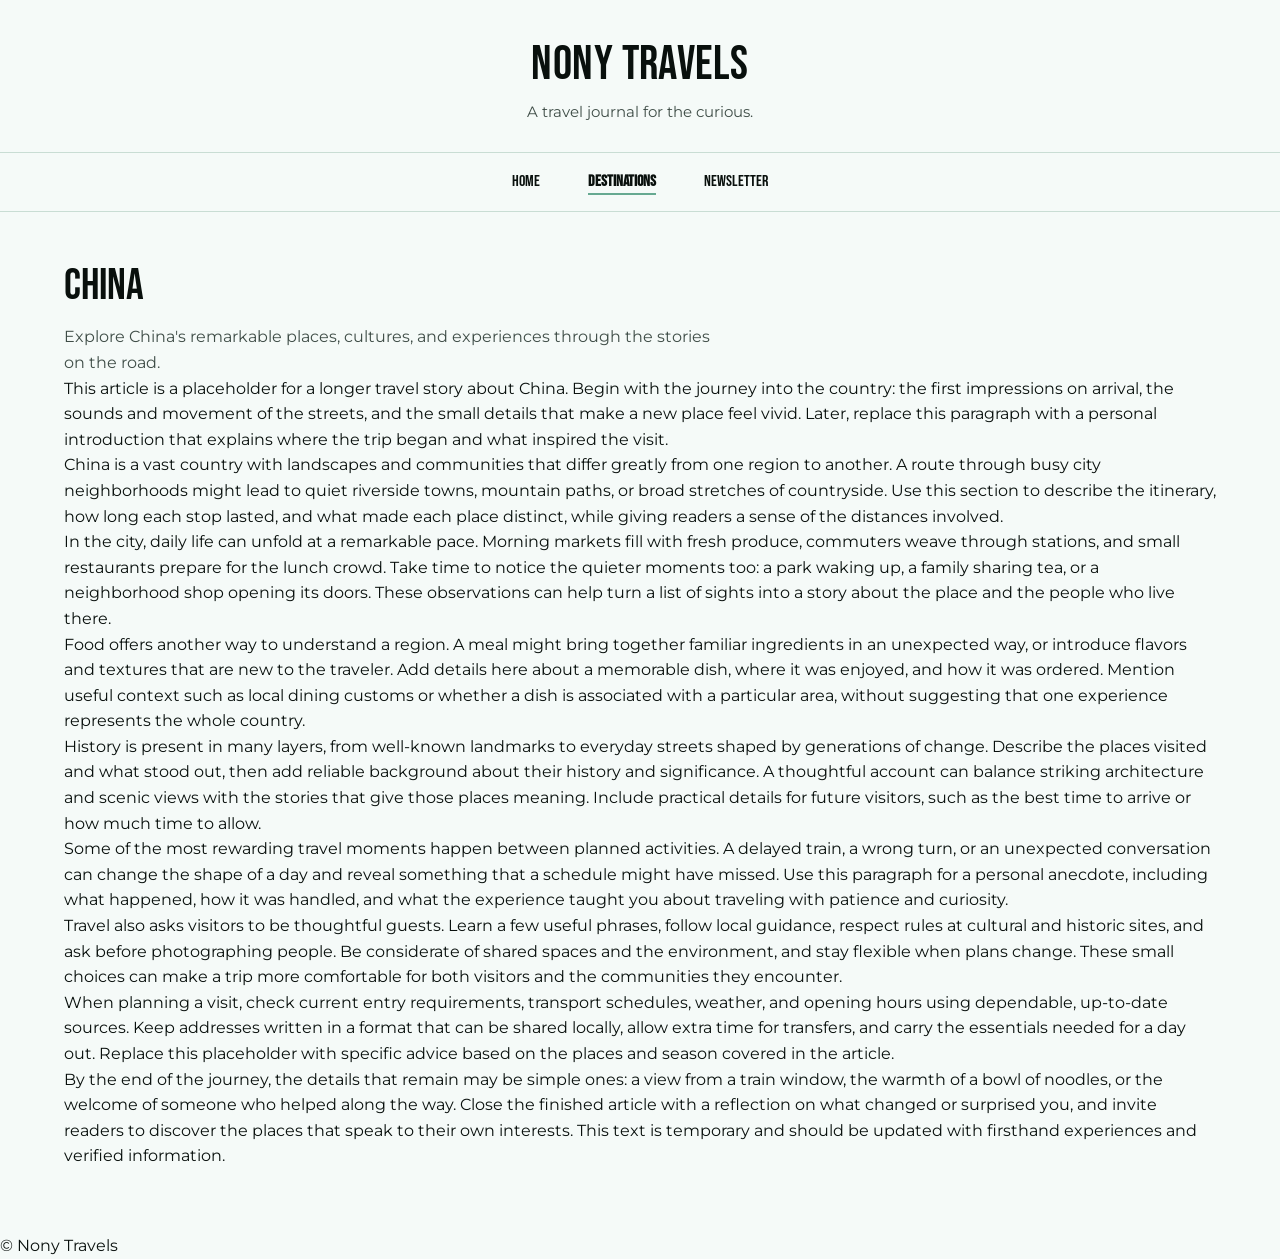
==== china.html @ 52095af7 "Add initial HTML structure and content for travel destinations" ====
<!DOCTYPE html>
<html lang="en">
<head>
    <meta charset="UTF-8">
    <meta name="viewport" content="width=device-width, initial-scale=1.0">
    	<title>China | Nony Travels</title>
    <link rel="stylesheet" href="travel.css">
    <script src="script.js" defer></script>
</head>
<body>


    <header class="site-header">
        <h1>Nony Travels</h1>
        <p class="tagline">A travel journal for the curious.</p>
    </header>

    <nav class="site-nav" aria-label="Main">
        <ul>
            <li><a href="index.html">Home</a></li>
            <li><a href="destinations.html" aria-current="page">Destinations</a></li>
            <li><a href="newsletter.html">Newsletter</a></li>
        </ul>
    </nav>

    <main>
        <section class="intro">
            <h2>China</h2>
            <p>Explore China's remarkable places, cultures, and experiences through the stories on the road.</p>
        </section>
        <section class="content">
            <p>This article is a placeholder for a longer travel story about China. Begin with the journey into the country: the first impressions on arrival, the sounds and movement of the streets, and the small details that make a new place feel vivid. Later, replace this paragraph with a personal introduction that explains where the trip began and what inspired the visit.</p>
            <p>China is a vast country with landscapes and communities that differ greatly from one region to another. A route through busy city neighborhoods might lead to quiet riverside towns, mountain paths, or broad stretches of countryside. Use this section to describe the itinerary, how long each stop lasted, and what made each place distinct, while giving readers a sense of the distances involved.</p>
            <p>In the city, daily life can unfold at a remarkable pace. Morning markets fill with fresh produce, commuters weave through stations, and small restaurants prepare for the lunch crowd. Take time to notice the quieter moments too: a park waking up, a family sharing tea, or a neighborhood shop opening its doors. These observations can help turn a list of sights into a story about the place and the people who live there.</p>
            <p>Food offers another way to understand a region. A meal might bring together familiar ingredients in an unexpected way, or introduce flavors and textures that are new to the traveler. Add details here about a memorable dish, where it was enjoyed, and how it was ordered. Mention useful context such as local dining customs or whether a dish is associated with a particular area, without suggesting that one experience represents the whole country.</p>
            <p>History is present in many layers, from well-known landmarks to everyday streets shaped by generations of change. Describe the places visited and what stood out, then add reliable background about their history and significance. A thoughtful account can balance striking architecture and scenic views with the stories that give those places meaning. Include practical details for future visitors, such as the best time to arrive or how much time to allow.</p>
            <p>Some of the most rewarding travel moments happen between planned activities. A delayed train, a wrong turn, or an unexpected conversation can change the shape of a day and reveal something that a schedule might have missed. Use this paragraph for a personal anecdote, including what happened, how it was handled, and what the experience taught you about traveling with patience and curiosity.</p>
            <p>Travel also asks visitors to be thoughtful guests. Learn a few useful phrases, follow local guidance, respect rules at cultural and historic sites, and ask before photographing people. Be considerate of shared spaces and the environment, and stay flexible when plans change. These small choices can make a trip more comfortable for both visitors and the communities they encounter.</p>
            <p>When planning a visit, check current entry requirements, transport schedules, weather, and opening hours using dependable, up-to-date sources. Keep addresses written in a format that can be shared locally, allow extra time for transfers, and carry the essentials needed for a day out. Replace this placeholder with specific advice based on the places and season covered in the article.</p>
            <p>By the end of the journey, the details that remain may be simple ones: a view from a train window, the warmth of a bowl of noodles, or the welcome of someone who helped along the way. Close the finished article with a reflection on what changed or surprised you, and invite readers to discover the places that speak to their own interests. This text is temporary and should be updated with firsthand experiences and verified information.</p>
        </section>
    </main>

	<footer>
		<p>&copy; Nony Travels</p>
	</footer>
</body>
</html>
---- travel.css ----
@import url("https://fonts.googleapis.com/css2?family=Bebas+Neue&family=Montserrat:wght@400;500;600&display=swap");

/* Theme colors */
:root {
	--color-text: #09100d;
	--color-background: #f5faf8;
	--color-primary: #66a991;
	--color-secondary: #95dabe;
	--color-accent: #bcb68a;

	
	--color-muted: #3f4d47;          
	--color-line: #c9ddd4;           
	--color-placeholder: #dcebe5;    
	--color-footer: #e8f2ee;

	--font-serif: "Bebas Neue", sans-serif;
	--font-sans: "Bebas Neue", sans-serif;
	--font-mono: ui-monospace, "SF Mono", Menlo, Consolas, monospace;

	--page-width: 1200px;
	--gutter: 1.5rem;
}

/* Base */
*,
*::before,
*::after {
	box-sizing: border-box;
}

body {
	display: flex;
	flex-direction: column;
	min-height: 100vh;
	margin: 0;
	font-family: var(--font-sans);
	font-size: 1rem;
	line-height: 1.6;
	color: var(--color-text);
	background-color: var(--color-background);
	animation: page-load 900ms ease-out both;
}

@keyframes page-load {
	from {
		filter: blur(12px);
		opacity: 0;
	}
	to {
		filter: blur(0);
		opacity: 1;
	}
}

@media (prefers-reduced-motion: reduce) {
	body {
		animation: none;
	}
}

h1,
h2,
h3 {
	font-family: var(--font-serif);
	font-weight: 400;
	line-height: 1.2;
	margin: 0;
}

h1 a,
h2 a,
h3 a {
	text-decoration: none;
	transition: font-size 0.15s ease;
}

h1 a:hover,
h2 a:hover,
h3 a:hover {
	font-size: 1.05em;
}

p {
	margin: 0;
	font-family: "Montserrat", sans-serif;
}

a {
	color: inherit;
}

a:focus-visible {
	outline: 3px solid var(--color-primary);
	outline-offset: 3px;
	border-radius: 2px;
}

ul {
	list-style: none;
	margin: 0;
	padding: 0;
}

/* Small reusable pieces */
.label {
	font-family: var(--font-mono);
	font-size: 0.75rem;
	text-transform: uppercase;
	letter-spacing: 0.06em;
	color: var(--color-muted);
}

.meta {
	font-size: 0.8125rem;
	color: var(--color-muted);
}

.button {
	display: inline-block;
	padding: 0.5rem 1.1rem;
	border: 1px solid var(--color-text);
	border-radius: 999px;
	text-decoration: none;
	font-size: 0.9375rem;
	background: transparent;
	transition: background-color 0.15s ease;
}

.button:hover {
	background-color: var(--color-secondary);
}

/* Header */
.site-header {
	padding: 2.25rem var(--gutter) 1.75rem;
	text-align: center;
	background-color: var(--color-background);
}

.site-header h1 {
	font-size: clamp(2rem, 5vw, 3rem);
	letter-spacing: 0.01em;
}

.tagline {
	margin-top: 0.4rem;
	font-size: 0.9375rem;
	color: var(--color-muted);
}

/* Navigation */
.site-nav {
	border-top: 1px solid var(--color-line);
	border-bottom: 1px solid var(--color-line);
	background-color: var(--color-background);
}

.site-nav ul {
	display: flex;
	justify-content: center;
	flex-wrap: wrap;
	gap: 0.5rem 3rem;
	padding: 1rem var(--gutter);
}

.site-nav a {
	text-decoration: none;
	font-size: 1rem;
	padding-bottom: 2px;
	border-bottom: 2px solid transparent;
}

.site-nav a:hover {
	border-bottom-color: var(--color-accent);
}

.site-nav a[aria-current="page"] {
	font-weight: 600;
	border-bottom-color: var(--color-primary);
}

/* Newsletter button in the nav (styled to match the links) */
.site-nav .newsletter-trigger {
	/* reset button defaults */
	appearance: none;
	background: none;
	border: 0;
	margin: 0;
	cursor: pointer;

	/* match the links */
	font: inherit;
	font-size: 1rem;
	line-height: inherit;
	color: inherit;
	padding: 0 0 2px;
	border-bottom: 2px solid transparent;
}

.site-nav .newsletter-trigger:hover {
	border-bottom-color: var(--color-accent);
}

.site-nav .newsletter-trigger:focus-visible,
.footer-nav .newsletter-trigger:focus-visible {
	outline: 3px solid var(--color-primary);
	outline-offset: 3px;
	border-radius: 2px;
}

/* Main layout */
main {
	flex: 1;
	max-width: var(--page-width);
	margin: 0 auto;
	padding: 3rem var(--gutter) 4rem;
}

.intro h2 {
	font-size: clamp(2rem, 4.5vw, 2.75rem);
}

.intro p {
	margin-top: 0.75rem;
	color: var(--color-muted);
	max-width: 60ch;
}

/* Image placeholders */
.placeholder {
	display: flex;
	align-items: center;
	justify-content: center;
	background-color: var(--color-placeholder);
	border: 1px solid var(--color-line);
	font-family: var(--font-mono);
	font-size: 0.75rem;
	text-transform: uppercase;
	letter-spacing: 0.06em;
	color: var(--color-muted);
}

.placeholder-featured {
	aspect-ratio: 672 / 320;
	min-height: 220px;
}

.placeholder-article {
	aspect-ratio: 584 / 184;
	min-height: 140px;
	margin-bottom: 1rem;
}

/* Featured story */
.featured {
	display: grid;
	grid-template-columns: 1.27fr 1fr;
	gap: 2.5rem;
	align-items: center;
	margin-top: 2.5rem;
}

.featured-text .label {
	margin-bottom: 1rem;
}

.featured-text h3 {
	font-size: 1.75rem;
	margin-bottom: 1rem;
}

.featured-text .meta {
	margin: 1rem 0 1.25rem;
}

/* Latest from the journal */
.latest {
	margin-top: 4rem;
}

.section-heading {
	display: flex;
	justify-content: space-between;
	align-items: baseline;
	gap: 1rem;
	margin-bottom: 1.75rem;
}

.section-heading h2 {
	font-size: 1.75rem;
}

.all-posts {
	font-size: 0.875rem;
	font-weight: 600;
	text-decoration: none;
	border-bottom: 2px solid var(--color-accent);
}

.all-posts:hover {
	border-bottom-color: var(--color-primary);
}

.post-grid {
	display: grid;
	grid-template-columns: repeat(2, 1fr);
	gap: 2.5rem 2rem;
}

.post .label {
	margin-bottom: 0.5rem;
}

.post h3 {
	font-size: 1.5rem;
	margin-bottom: 0.75rem;
}

.post .meta {
	margin: 0.75rem 0;
}

.read-link {
	font-size: 0.9375rem;
	font-weight: 600;
	text-decoration: none;
}

.read-link:hover {
	text-decoration: underline;
	text-decoration-color: var(--color-primary);
	text-decoration-thickness: 2px;
	text-underline-offset: 4px;
}

.view-all {
	margin-top: 3rem;
	text-align: center;
}

/* Footer */
.site-footer {
	background-color: var(--color-footer);
	border-top: 1px solid var(--color-line);
}

.footer-inner {
	max-width: var(--page-width);
	margin: 0 auto;
	padding: 2.5rem var(--gutter) 2rem;
	display: grid;
	grid-template-columns: 1fr auto;
	grid-template-areas:
		"brand nav"
		"copy  legal";
	gap: 2rem 3rem;
	align-items: end;
}

.footer-brand {
	grid-area: brand;
}

.footer-name {
	font-family: var(--font-serif);
	font-size: 1.5rem;
	margin-bottom: 0.5rem;
}

.footer-brand p:last-child {
	color: var(--color-muted);
	font-size: 0.9375rem;
}

.footer-nav {
	grid-area: nav;
}

.footer-nav .label {
	margin-bottom: 0.5rem;
}

.footer-nav ul,
.legal {
	display: flex;
	flex-wrap: wrap;
	gap: 0.25rem 1.25rem;
}

.footer-nav a {
	text-decoration: none;
	font-size: 0.9375rem;
}

.footer-nav a:hover,
.legal a:hover,
.copyright a:hover {
	text-decoration: underline;
}

/* Newsletter button in the footer (styled to match the footer links) */
.footer-nav .newsletter-trigger {
	appearance: none;
	background: none;
	border: 0;
	margin: 0;
	padding: 0;
	cursor: pointer;
	font: inherit;
	font-size: 0.9375rem;
	line-height: inherit;
	color: inherit;
	text-decoration: none;
}

.footer-nav .newsletter-trigger:hover {
	text-decoration: underline;
}

.copyright {
	grid-area: copy;
	font-size: 0.8125rem;
	color: var(--color-muted);
}

.legal {
	grid-area: legal;
	justify-content: flex-end;
	font-size: 0.8125rem;
	color: var(--color-muted);
}

.legal a {
	text-decoration: none;
}

/* Tablet and mobile */
@media (max-width: 800px) {
	.featured {
		grid-template-columns: 1fr;
		gap: 1.5rem;
	}

	.post-grid {
		grid-template-columns: 1fr;
	}

	.footer-inner {
		grid-template-columns: 1fr;
		grid-template-areas:
			"brand"
			"nav"
			"copy"
			"legal";
		align-items: start;
	}

	.legal {
		justify-content: flex-start;
	}
}

/* Newsletter dialog */
dialog {
	width: min(90vw, 30rem);
	max-height: 90vh;
	overflow-y: auto;
	padding: 1.5rem;
	border: 1px solid var(--color-line);
	border-radius: 12px;
	background-color: var(--color-background);
	color: var(--color-text);
}

dialog::backdrop {
	background: rgba(9, 16, 13, 0.55);
}

dialog form {
	display: flex;
	flex-direction: column;
	gap: 1.1rem;
}

dialog form[method="dialog"] {
	align-items: flex-end;
	margin-bottom: 0.5rem;
}

.dialog-title {
	font-size: 1.75rem;
}

.form-note {
	margin-top: -0.6rem;
	font-size: 0.8125rem;
	color: var(--color-muted);
}

/* Form fields */
.field {
	display: flex;
	flex-direction: column;
	gap: 0.35rem;
}

.field > label,
fieldset legend {
	padding: 0;
	font-family: "Montserrat", sans-serif;
	font-size: 0.875rem;
	font-weight: 600;
}

fieldset {
	min-width: 0;
	margin: 0;
	padding: 0;
	border: 0;
}

fieldset legend {
	margin-bottom: 0.4rem;
}

dialog input[type="text"],
dialog input[type="email"] {
	padding: 0.6rem 0.9rem;
	border: 1px solid var(--color-text);
	border-radius: 999px;
	font: inherit;
	font-family: "Montserrat", sans-serif;
	font-size: 0.9375rem;
	background: #fff;
}

dialog input[aria-invalid="true"] {
	border-color: #a12b2b;
}

.choice-group {
	display: flex;
	flex-wrap: wrap;
	gap: 0.5rem 1.25rem;
}

.choice {
	display: inline-flex;
	align-items: center;
	gap: 0.5rem;
	font-family: "Montserrat", sans-serif;
	font-size: 0.9rem;
	cursor: pointer;
}

.choice input {
	width: 1.1rem;
	height: 1.1rem;
	margin: 0;
	accent-color: var(--color-primary);
	cursor: pointer;
}

.consent {
	align-items: flex-start;
	line-height: 1.4;
}

.consent input {
	flex-shrink: 0;
	margin-top: 0.15rem;
}

dialog input:focus-visible,
dialog button:focus-visible {
	outline: 3px solid var(--color-primary);
	outline-offset: 3px;
}

dialog button {
	padding: 0.5rem 1.1rem;
	border: 1px solid var(--color-text);
	border-radius: 999px;
	font: inherit;
	font-size: 0.9375rem;
	color: inherit;
	background: transparent;
	cursor: pointer;
	transition: background-color 0.15s ease;
}

dialog button:hover:not(:disabled) {
	background-color: var(--color-secondary);
}

dialog button:disabled {
	opacity: 0.6;
	cursor: wait;
}

/* Messages */
.field-error {
	font-family: "Montserrat", sans-serif;
	font-size: 0.8125rem;
	color: #a12b2b;
}

.field-error:empty {
	display: none;
}

.form-status {
	min-height: 1.4em;
	font-size: 0.875rem;
}

.form-status[data-state="success"] {
	color: #1f6b4c;
}

.form-status[data-state="error"] {
	color: #a12b2b;
}
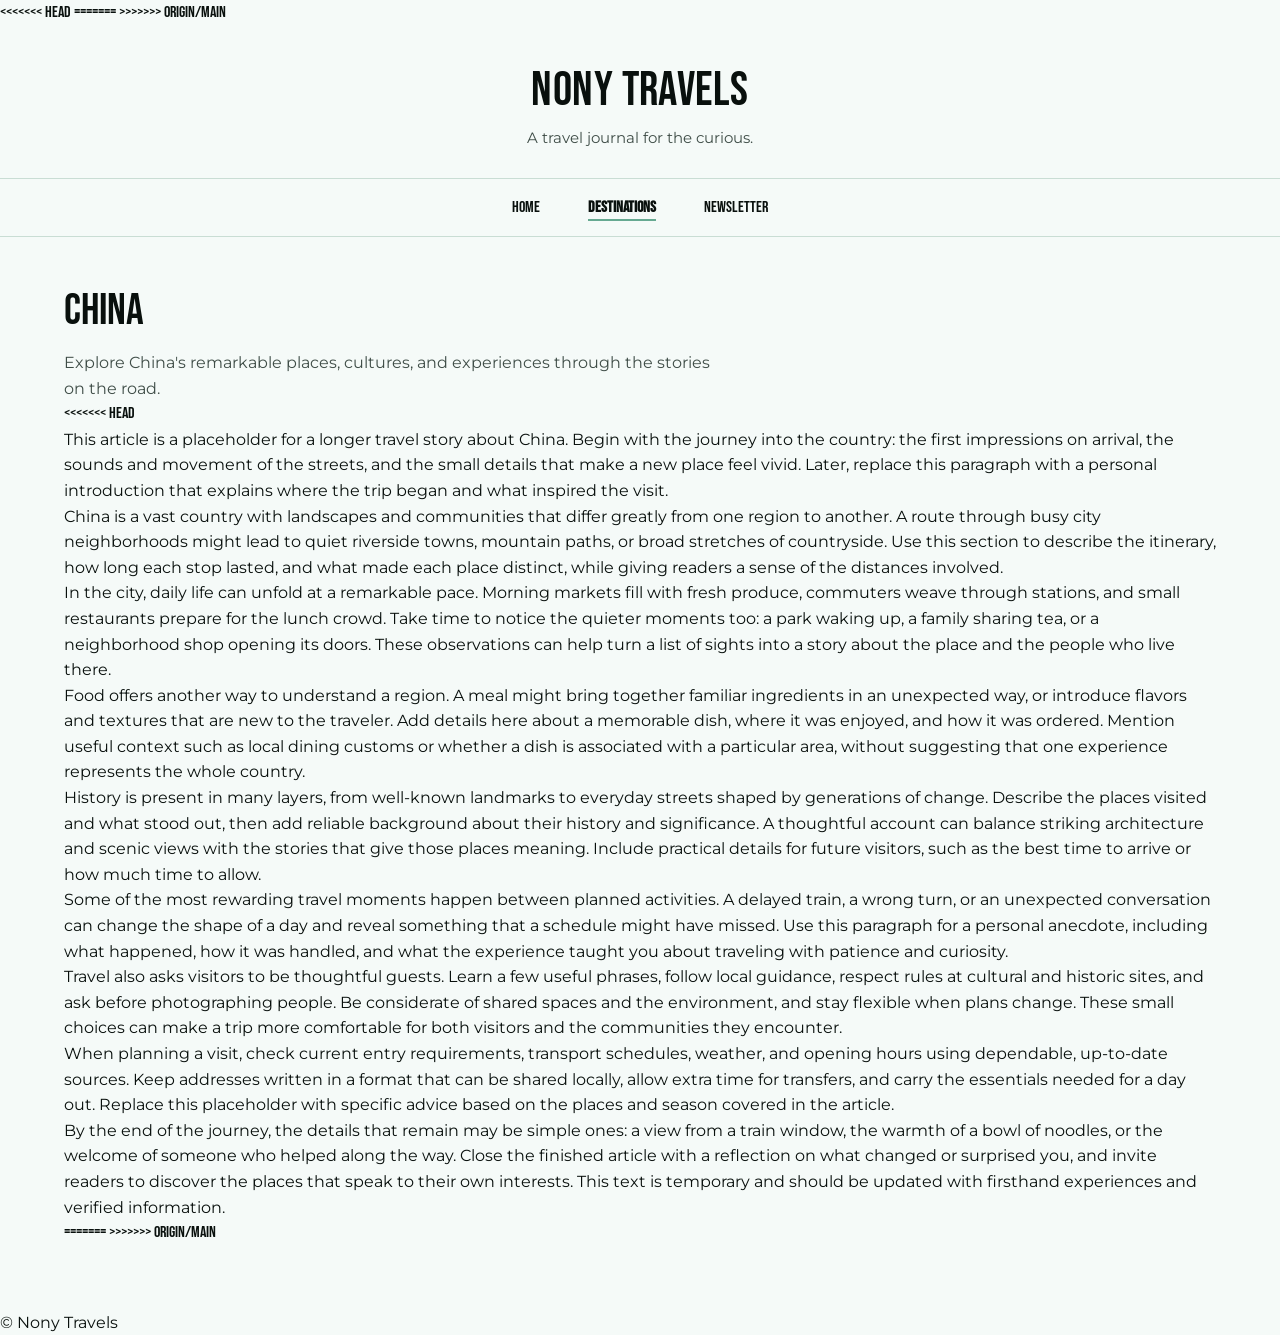
==== commit c8e26931: "Merge remote-tracking branch 'origin/main'" ====
--- a/china.html
+++ b/china.html
@@ -5,7 +5,10 @@
     <meta name="viewport" content="width=device-width, initial-scale=1.0">
     	<title>China | Nony Travels</title>
     <link rel="stylesheet" href="travel.css">
+<<<<<<< HEAD
     <script src="script.js" defer></script>
+=======
+>>>>>>> origin/main
 </head>
 <body>
 
@@ -28,6 +31,7 @@
             <h2>China</h2>
             <p>Explore China's remarkable places, cultures, and experiences through the stories on the road.</p>
         </section>
+<<<<<<< HEAD
         <section class="content">
             <p>This article is a placeholder for a longer travel story about China. Begin with the journey into the country: the first impressions on arrival, the sounds and movement of the streets, and the small details that make a new place feel vivid. Later, replace this paragraph with a personal introduction that explains where the trip began and what inspired the visit.</p>
             <p>China is a vast country with landscapes and communities that differ greatly from one region to another. A route through busy city neighborhoods might lead to quiet riverside towns, mountain paths, or broad stretches of countryside. Use this section to describe the itinerary, how long each stop lasted, and what made each place distinct, while giving readers a sense of the distances involved.</p>
@@ -39,6 +43,8 @@
             <p>When planning a visit, check current entry requirements, transport schedules, weather, and opening hours using dependable, up-to-date sources. Keep addresses written in a format that can be shared locally, allow extra time for transfers, and carry the essentials needed for a day out. Replace this placeholder with specific advice based on the places and season covered in the article.</p>
             <p>By the end of the journey, the details that remain may be simple ones: a view from a train window, the warmth of a bowl of noodles, or the welcome of someone who helped along the way. Close the finished article with a reflection on what changed or surprised you, and invite readers to discover the places that speak to their own interests. This text is temporary and should be updated with firsthand experiences and verified information.</p>
         </section>
+=======
+>>>>>>> origin/main
     </main>
 
 	<footer>
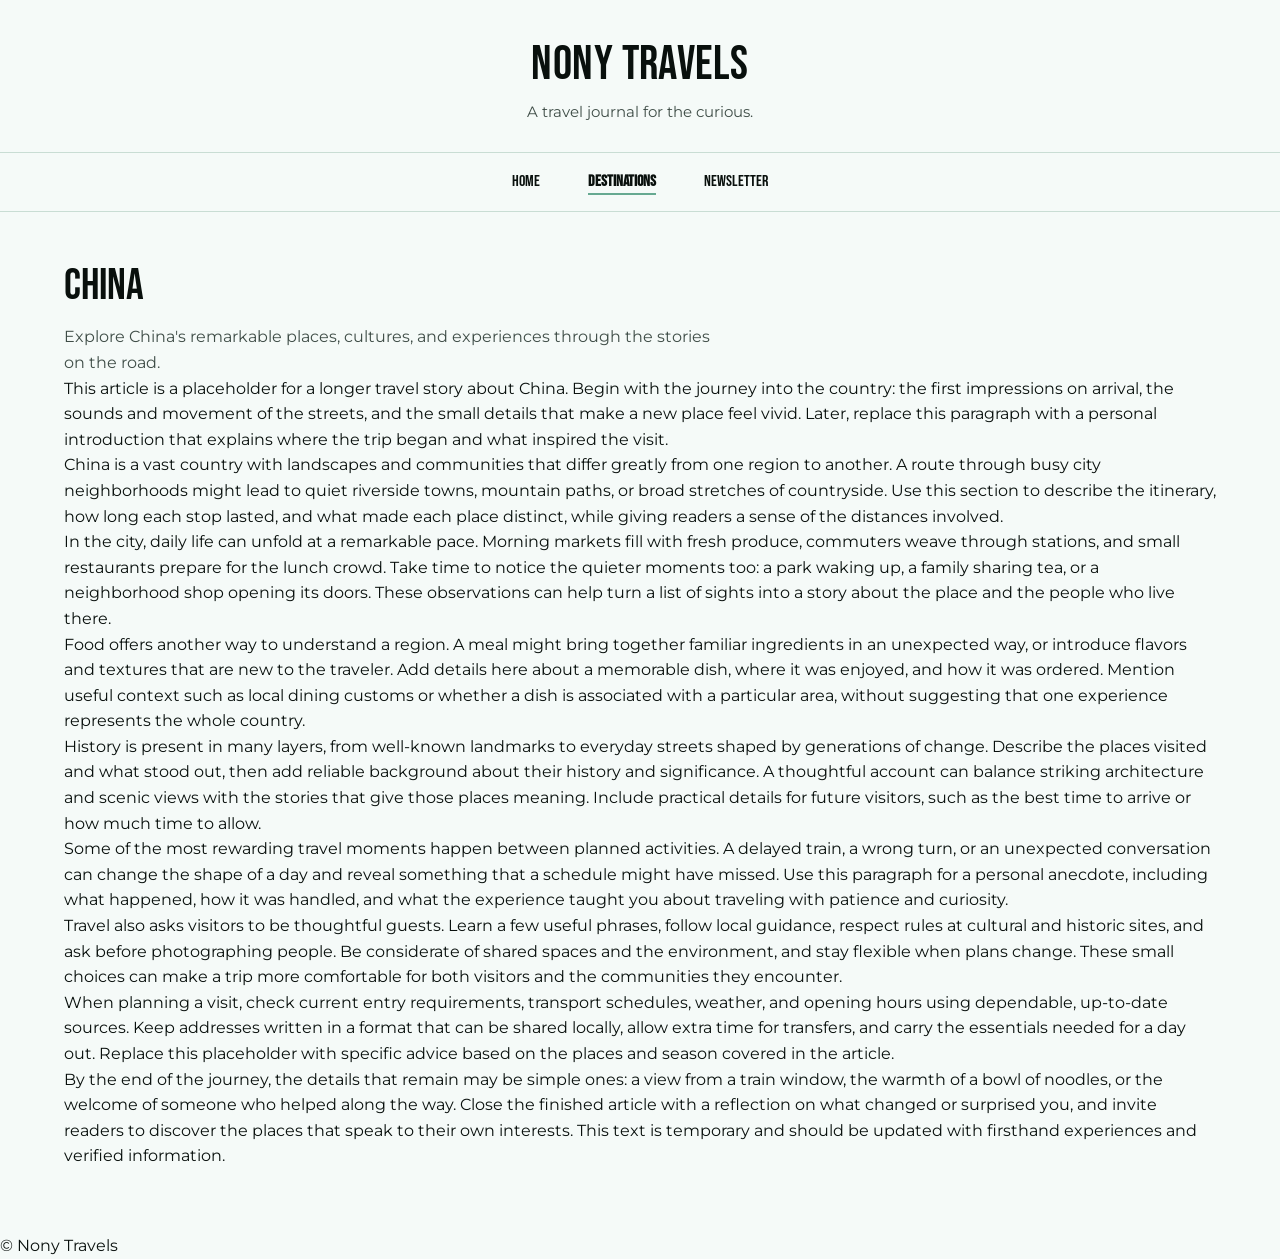
==== commit a29f168e: "Remove merge conflict markers and clean up placeholder content in China page" ====
--- a/china.html
+++ b/china.html
@@ -5,10 +5,9 @@
     <meta name="viewport" content="width=device-width, initial-scale=1.0">
     	<title>China | Nony Travels</title>
     <link rel="stylesheet" href="travel.css">
-<<<<<<< HEAD
     <script src="script.js" defer></script>
-=======
->>>>>>> origin/main
+
+
 </head>
 <body>
 
@@ -31,7 +30,6 @@
             <h2>China</h2>
             <p>Explore China's remarkable places, cultures, and experiences through the stories on the road.</p>
         </section>
-<<<<<<< HEAD
         <section class="content">
             <p>This article is a placeholder for a longer travel story about China. Begin with the journey into the country: the first impressions on arrival, the sounds and movement of the streets, and the small details that make a new place feel vivid. Later, replace this paragraph with a personal introduction that explains where the trip began and what inspired the visit.</p>
             <p>China is a vast country with landscapes and communities that differ greatly from one region to another. A route through busy city neighborhoods might lead to quiet riverside towns, mountain paths, or broad stretches of countryside. Use this section to describe the itinerary, how long each stop lasted, and what made each place distinct, while giving readers a sense of the distances involved.</p>
@@ -43,8 +41,7 @@
             <p>When planning a visit, check current entry requirements, transport schedules, weather, and opening hours using dependable, up-to-date sources. Keep addresses written in a format that can be shared locally, allow extra time for transfers, and carry the essentials needed for a day out. Replace this placeholder with specific advice based on the places and season covered in the article.</p>
             <p>By the end of the journey, the details that remain may be simple ones: a view from a train window, the warmth of a bowl of noodles, or the welcome of someone who helped along the way. Close the finished article with a reflection on what changed or surprised you, and invite readers to discover the places that speak to their own interests. This text is temporary and should be updated with firsthand experiences and verified information.</p>
         </section>
-=======
->>>>>>> origin/main
+
     </main>
 
 	<footer>
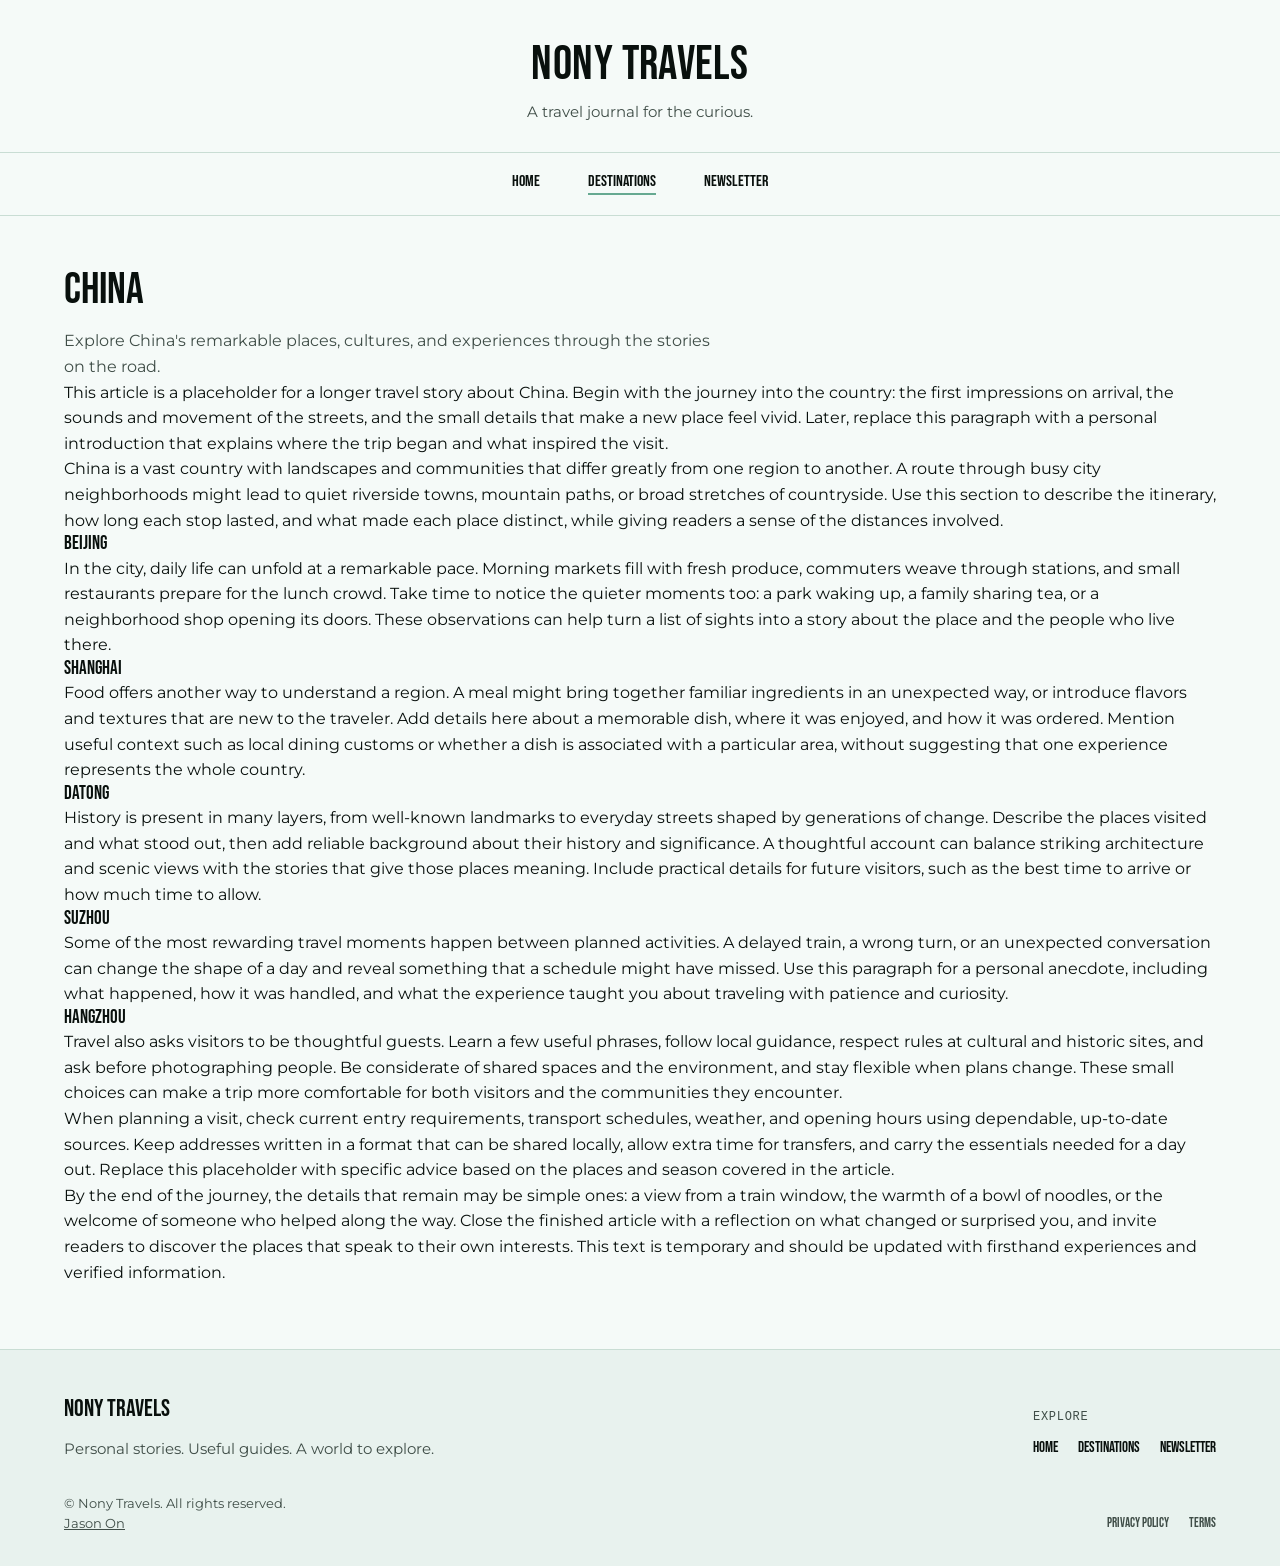
==== commit d3877078: "Implement newsletter signup modal and update footer across multiple pages" ====
--- a/china.html
+++ b/china.html
@@ -21,7 +21,9 @@
         <ul>
             <li><a href="index.html">Home</a></li>
             <li><a href="destinations.html" aria-current="page">Destinations</a></li>
-            <li><a href="newsletter.html">Newsletter</a></li>
+            <li>
+                <button type="button" class="newsletter-trigger" data-open-dialog="newsletter-modal">Newsletter</button>
+            </li>
         </ul>
     </nav>
 
@@ -33,10 +35,15 @@
         <section class="content">
             <p>This article is a placeholder for a longer travel story about China. Begin with the journey into the country: the first impressions on arrival, the sounds and movement of the streets, and the small details that make a new place feel vivid. Later, replace this paragraph with a personal introduction that explains where the trip began and what inspired the visit.</p>
             <p>China is a vast country with landscapes and communities that differ greatly from one region to another. A route through busy city neighborhoods might lead to quiet riverside towns, mountain paths, or broad stretches of countryside. Use this section to describe the itinerary, how long each stop lasted, and what made each place distinct, while giving readers a sense of the distances involved.</p>
+            <h3>Beijing</h3>
             <p>In the city, daily life can unfold at a remarkable pace. Morning markets fill with fresh produce, commuters weave through stations, and small restaurants prepare for the lunch crowd. Take time to notice the quieter moments too: a park waking up, a family sharing tea, or a neighborhood shop opening its doors. These observations can help turn a list of sights into a story about the place and the people who live there.</p>
+            <h3>Shanghai</h3>
             <p>Food offers another way to understand a region. A meal might bring together familiar ingredients in an unexpected way, or introduce flavors and textures that are new to the traveler. Add details here about a memorable dish, where it was enjoyed, and how it was ordered. Mention useful context such as local dining customs or whether a dish is associated with a particular area, without suggesting that one experience represents the whole country.</p>
+            <h3>Datong</h3>
             <p>History is present in many layers, from well-known landmarks to everyday streets shaped by generations of change. Describe the places visited and what stood out, then add reliable background about their history and significance. A thoughtful account can balance striking architecture and scenic views with the stories that give those places meaning. Include practical details for future visitors, such as the best time to arrive or how much time to allow.</p>
+            <h3>Suzhou</h3>
             <p>Some of the most rewarding travel moments happen between planned activities. A delayed train, a wrong turn, or an unexpected conversation can change the shape of a day and reveal something that a schedule might have missed. Use this paragraph for a personal anecdote, including what happened, how it was handled, and what the experience taught you about traveling with patience and curiosity.</p>
+            <h3>Hangzhou</h3>
             <p>Travel also asks visitors to be thoughtful guests. Learn a few useful phrases, follow local guidance, respect rules at cultural and historic sites, and ask before photographing people. Be considerate of shared spaces and the environment, and stay flexible when plans change. These small choices can make a trip more comfortable for both visitors and the communities they encounter.</p>
             <p>When planning a visit, check current entry requirements, transport schedules, weather, and opening hours using dependable, up-to-date sources. Keep addresses written in a format that can be shared locally, allow extra time for transfers, and carry the essentials needed for a day out. Replace this placeholder with specific advice based on the places and season covered in the article.</p>
             <p>By the end of the journey, the details that remain may be simple ones: a view from a train window, the warmth of a bowl of noodles, or the welcome of someone who helped along the way. Close the finished article with a reflection on what changed or surprised you, and invite readers to discover the places that speak to their own interests. This text is temporary and should be updated with firsthand experiences and verified information.</p>
@@ -44,8 +51,90 @@
 
     </main>
 
-	<footer>
-		<p>&copy; Nony Travels</p>
-	</footer>
+	  <footer class="site-footer">
+        <div class="footer-inner">
+            <div class="footer-brand">
+                <p class="footer-name">Nony Travels</p>
+                <p>Personal stories. Useful guides. A world to explore.</p>
+            </div>
+
+            <nav class="footer-nav" aria-label="Footer">
+                <p class="label">Explore</p>
+                <ul>
+                    <li><a href="index.html">Home</a></li>
+                    <li><a href="destinations.html">Destinations</a></li>
+                    <li>
+                        <button type="button" class="newsletter-trigger" data-open-dialog="newsletter-modal">Newsletter</button>
+                    </li>
+                </ul>
+            </nav>
+
+            <p class="copyright">&copy; Nony Travels. All rights reserved.<br>
+                <a href="https://www.instagram.com/anonymiti3/">Jason On</a>
+            </p>
+
+            <ul class="legal">
+                <li><a href="#">Privacy policy</a></li>
+                <li><a href="#">Terms</a></li>
+            </ul>
+        </div>
+    </footer>
+
+    <!-- Newsletter signup modal (one copy, opened by the nav and footer buttons) -->
+    <dialog id="newsletter-modal" aria-labelledby="newsletter-title">
+        <form method="dialog">
+            <button type="submit" aria-label="Close newsletter signup">Close</button>
+        </form>
+
+        <form action="#" method="post" data-newsletter-form novalidate>
+            <h2 class="dialog-title" id="newsletter-title">Get travel stories in your inbox</h2>
+            <p class="form-note">All fields are required.</p>
+
+            <div class="field">
+                <label for="newsletter-name">Full name</label>
+                <input id="newsletter-name" name="name" type="text" autocomplete="name" required aria-describedby="newsletter-name-error">
+                <p class="field-error" id="newsletter-name-error" data-error-for="name"></p>
+            </div>
+
+            <div class="field">
+                <label for="newsletter-email">Email address</label>
+                <input id="newsletter-email" name="email" type="email" autocomplete="email" required aria-describedby="newsletter-email-error">
+                <p class="field-error" id="newsletter-email-error" data-error-for="email"></p>
+            </div>
+
+            <fieldset aria-describedby="newsletter-interests-error">
+                <legend>Content preferences</legend>
+                <div class="choice-group">
+                    <label class="choice"><input type="checkbox" name="interests" value="destination-guides"> Destination guides</label>
+                    <label class="choice"><input type="checkbox" name="interests" value="travel-tips"> Travel tips</label>
+                    <label class="choice"><input type="checkbox" name="interests" value="food-culture"> Food &amp; culture</label>
+                    <label class="choice"><input type="checkbox" name="interests" value="budget-travel"> Budget travel</label>
+                    <label class="choice"><input type="checkbox" name="interests" value="adventure"> Adventure &amp; outdoors</label>
+                </div>
+                <p class="field-error" id="newsletter-interests-error" data-error-for="interests"></p>
+            </fieldset>
+
+            <fieldset aria-describedby="newsletter-frequency-error">
+                <legend>Email frequency</legend>
+                <div class="choice-group">
+                    <label class="choice"><input type="radio" name="frequency" value="weekly"> Weekly</label>
+                    <label class="choice"><input type="radio" name="frequency" value="biweekly"> Every two weeks</label>
+                    <label class="choice"><input type="radio" name="frequency" value="monthly"> Monthly</label>
+                </div>
+                <p class="field-error" id="newsletter-frequency-error" data-error-for="frequency"></p>
+            </fieldset>
+
+            <div class="field">
+                <label class="choice consent">
+                    <input type="checkbox" name="consent" value="yes" required aria-describedby="newsletter-consent-error">
+                    I agree to receive the travel newsletter by email and understand I can unsubscribe at any time.
+                </label>
+                <p class="field-error" id="newsletter-consent-error" data-error-for="consent"></p>
+            </div>
+
+            <button type="submit">Subscribe</button>
+            <p class="form-status" role="status" aria-live="polite"></p>
+        </form>
+    </dialog>
 </body>
 </html>
--- a/travel.css
+++ b/travel.css
@@ -176,7 +176,7 @@
 }
 
 .site-nav a[aria-current="page"] {
-	font-weight: 600;
+	font-weight: 400;
 	border-bottom-color: var(--color-primary);
 }
 
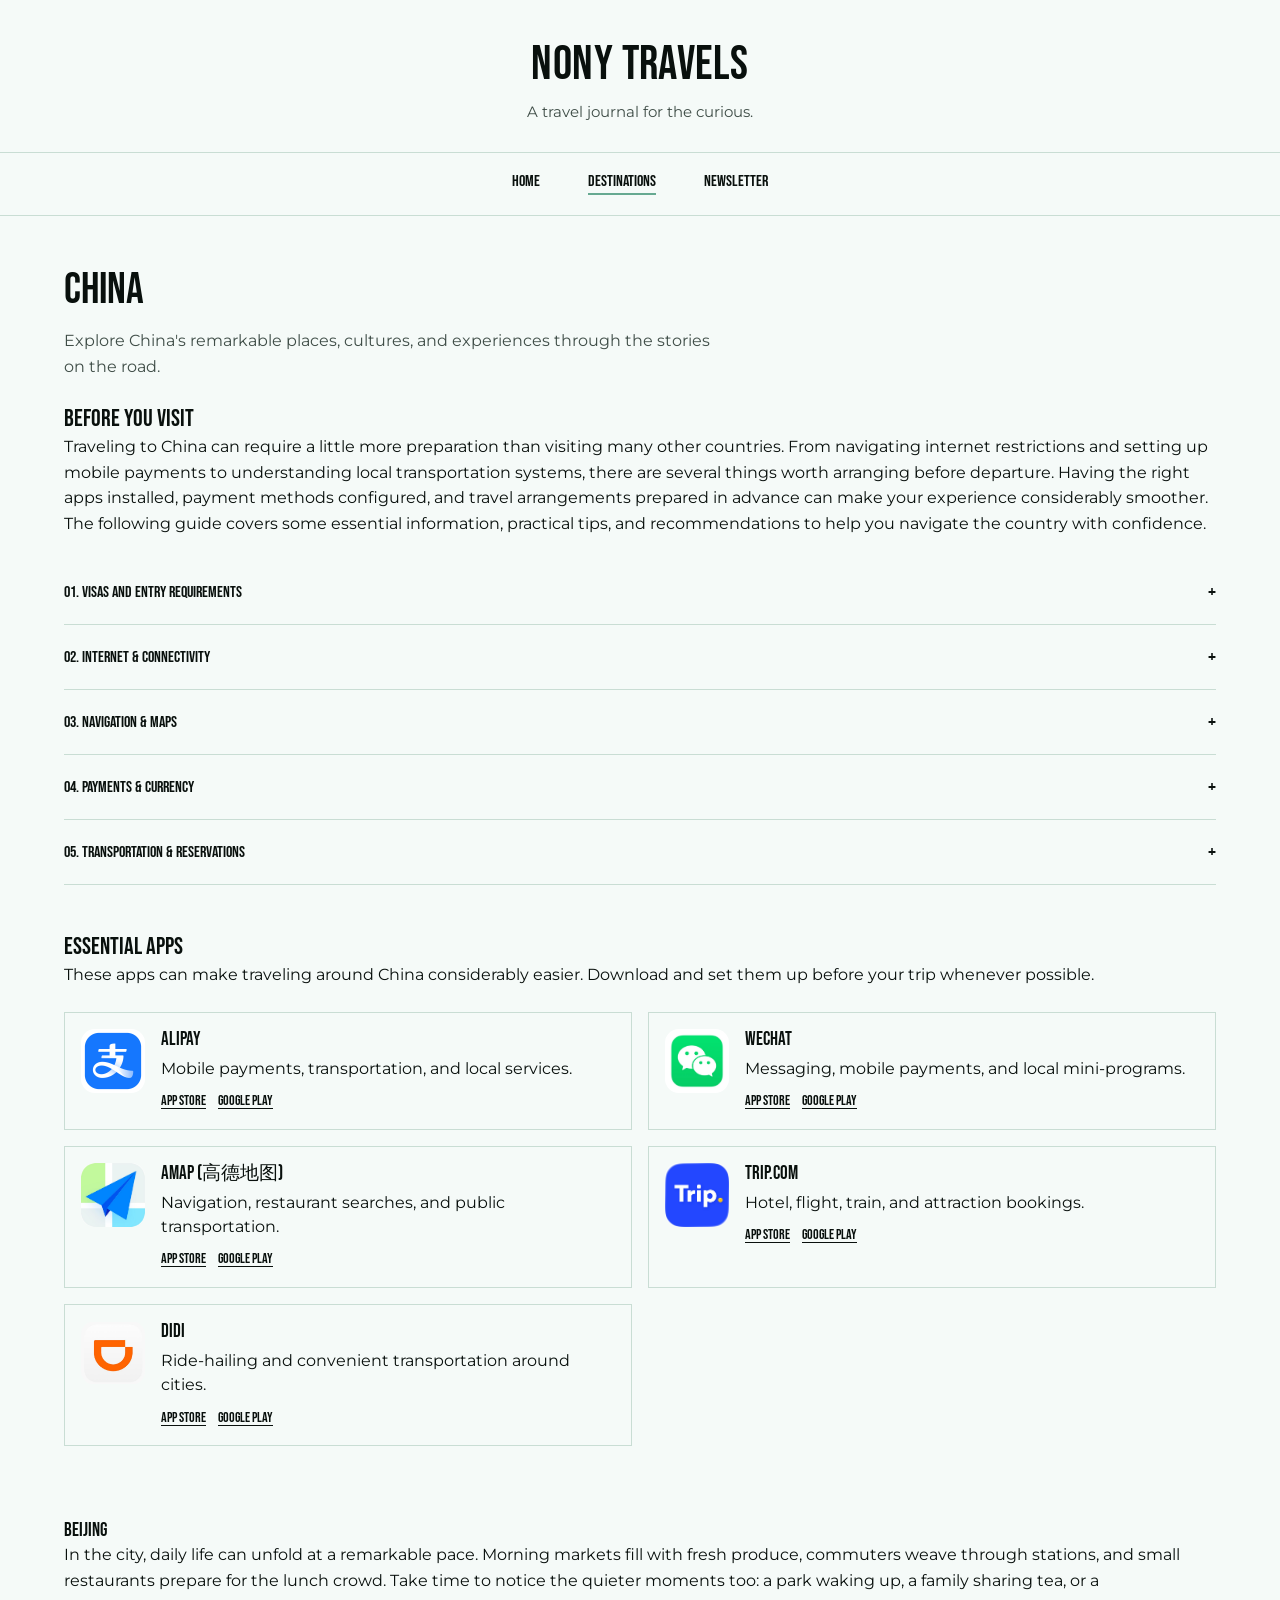
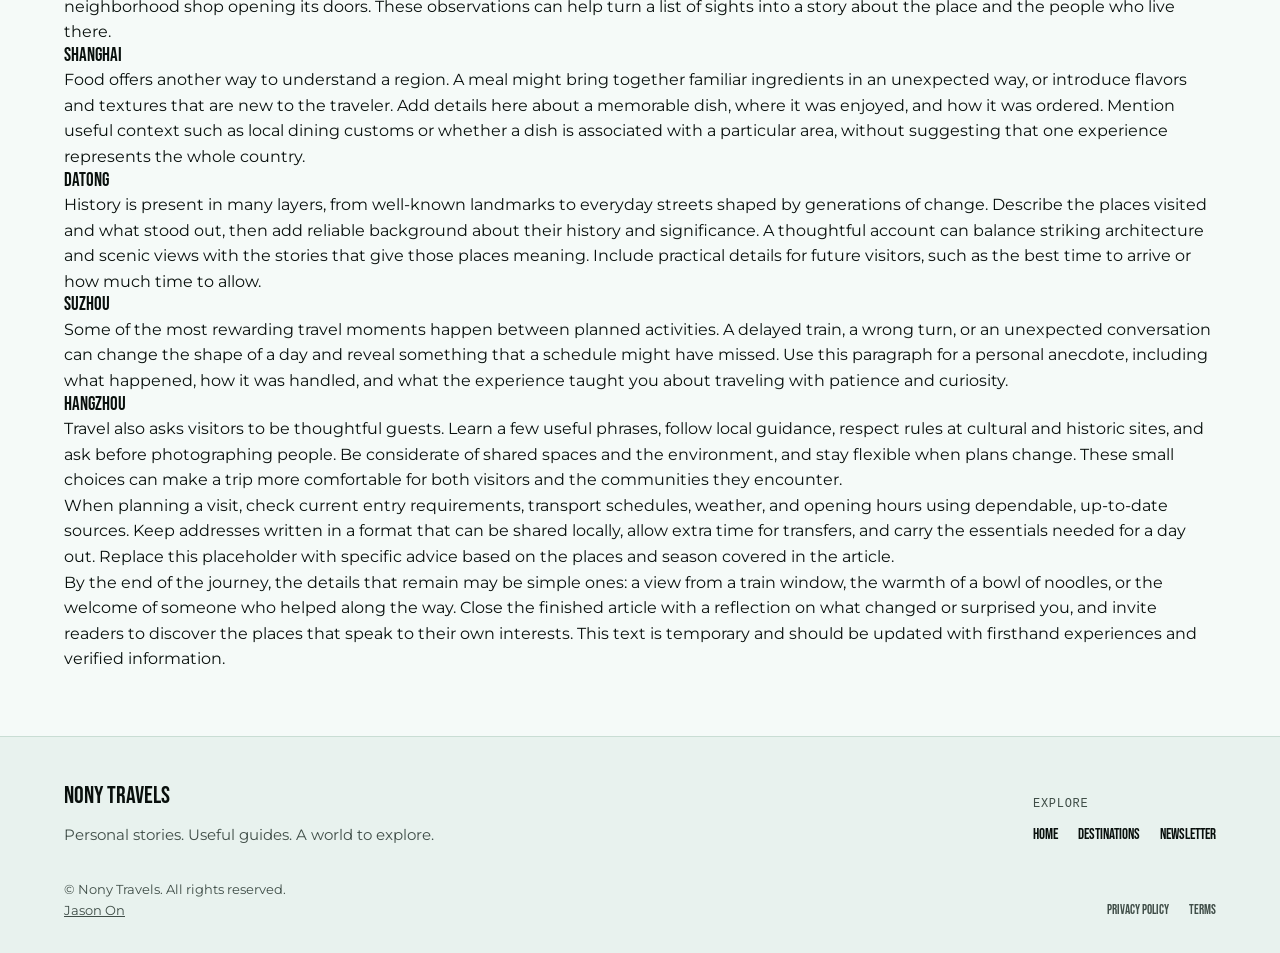
==== commit 003231dd: "Enhance China travel page with detailed preparation tips and essential apps section" ====
--- a/china.html
+++ b/china.html
@@ -3,14 +3,12 @@
 <head>
     <meta charset="UTF-8">
     <meta name="viewport" content="width=device-width, initial-scale=1.0">
-    	<title>China | Nony Travels</title>
+    <meta name="description" content="Discover China's remarkable places, cultures, and experiences with Nony Travels.">
+    <title>China | Nony Travels</title>
     <link rel="stylesheet" href="travel.css">
     <script src="script.js" defer></script>
-
-
 </head>
 <body>
-
 
     <header class="site-header">
         <h1>Nony Travels</h1>
@@ -31,10 +29,144 @@
         <section class="intro">
             <h2>China</h2>
             <p>Explore China's remarkable places, cultures, and experiences through the stories on the road.</p>
+
+            <br>
         </section>
-        <section class="content">
-            <p>This article is a placeholder for a longer travel story about China. Begin with the journey into the country: the first impressions on arrival, the sounds and movement of the streets, and the small details that make a new place feel vivid. Later, replace this paragraph with a personal introduction that explains where the trip began and what inspired the visit.</p>
-            <p>China is a vast country with landscapes and communities that differ greatly from one region to another. A route through busy city neighborhoods might lead to quiet riverside towns, mountain paths, or broad stretches of countryside. Use this section to describe the itinerary, how long each stop lasted, and what made each place distinct, while giving readers a sense of the distances involved.</p>
+        
+<section class="content">
+    <h2>Before You Visit</h2>
+    <p>Traveling to China can require a little more preparation than visiting many other countries. From navigating internet restrictions and setting up mobile payments to understanding local transportation systems, there are several things worth arranging before departure. Having the right apps installed, payment methods configured, and travel arrangements prepared in advance can make your experience considerably smoother. The following guide covers some essential information, practical tips, and recommendations to help you navigate the country with confidence.</p>
+
+
+    <div class="travel-accordion">
+
+        <details>
+            <summary>01. Visas and Entry Requirements</summary>
+            <div class="accordion-content">
+                <p>Before traveling to China, it is important to check the entry requirements applicable to your nationality. Depending on your passport, you may qualify for visa-free entry under China's current exemption policies, while other travelers may need to obtain a visa before departure. Visa-free arrangements can differ in terms of permitted length of stay, eligible travel purposes, and entry conditions, so be sure to verify the latest requirements through official Chinese government or embassy websites. If you are required to obtain a visa, allow sufficient time for the application process and ensure that your passport meets the necessary validity requirements. It is also advisable to keep copies of your accommodation reservations, return or onward travel details, and other relevant travel documents readily accessible when entering the country.</p>
+            </div>
+        </details>
+
+        <details>
+            <summary>02. Internet &amp; Connectivity</summary>
+            <div class="accordion-content">
+                <p>Staying connected in China requires a little planning, as internet access works differently from many other countries. Although hotels, airports, restaurants, and cafés commonly provide Wi-Fi, connecting to a local Chinese network generally means that certain international services and websites, including Google, YouTube, Instagram, and WhatsApp, may be inaccessible. One convenient alternative is to use an international travel eSIM or an overseas roaming plan. These services route your connection through an international network, which can allow access to many websites and applications that would otherwise be restricted on local networks. This is an important distinction, as using an international eSIM is not necessarily the same as connecting to local Wi-Fi, even when both provide internet access. Before departure, consider purchasing and installing an eSIM, checking device compatibility, and downloading essential apps and offline resources. Having a reliable internet connection will make it much easier to navigate unfamiliar cities, communicate, access travel information, and manage bookings throughout your trip.</p>
+            </div>
+        </details>
+
+        <details>
+            <summary>03. Navigation &amp; Maps</summary>
+            <div class="accordion-content">
+                <p>Navigating around China can be quite different from what you may be accustomed to in other countries, as popular international mapping services do not always work reliably. Google Maps is generally not a dependable option in mainland China due to restricted access, outdated map information, and location inaccuracies. Apple Maps is a more practical alternative for iPhone users, offering useful directions, business listings, and public transportation information in many major Chinese cities. However, for more detailed local navigation, Amap (高德地图), one of China's most widely used mapping applications, is particularly useful for finding restaurants, attractions, transit routes, and nearby businesses. Amap also provides detailed driving, walking, and public transportation directions, although much of its interface is in Chinese. It is worth downloading and familiarizing yourself with Amap before your trip, as well as saving important destinations and their Chinese names or addresses. Having a reliable navigation app will make getting around unfamiliar cities considerably easier.</p>
+            </div>
+        </details>
+
+        <details>
+            <summary>04. Payments &amp; Currency</summary>
+            <div class="accordion-content">
+                <p>Mobile payments are the primary method of payment throughout much of urban China, with Alipay and WeChat Pay being the two most widely used platforms. From restaurants and shopping malls to convenience stores and street vendors, QR code payments are accepted almost everywhere. For international visitors, both platforms support linking eligible overseas bank cards, including Visa and Mastercard, allowing you to make payments without opening a local Chinese bank account. It is highly recommended to download both applications and complete the registration and card-linking process before departure. While Alipay is particularly convenient for everyday purchases and transportation, WeChat Pay is also widely accepted and useful for communicating and accessing local services. Although cash is used less frequently, carrying a small amount of Chinese yuan (RMB) is still advisable as a backup, particularly in situations where mobile payments are unavailable or a transaction cannot be processed. Preparing your payment methods in advance will make everyday purchases and transactions considerably more convenient.</p>
+            </div>
+        </details>
+
+        <details>
+            <summary>05. Transportation &amp; Reservations</summary>
+            <div class="accordion-content">
+                <p>Planning transportation and making reservations in China is relatively convenient once you become familiar with the available apps and services. Trip.com is particularly useful for international visitors, offering an English-language platform for booking hotels, domestic flights, high-speed train tickets, tours, activities, and attraction admissions. It is worth booking popular attractions and transportation in advance, as some destinations require advance reservations, passport information, or timed entry tickets. For getting around cities, public transportation is generally affordable, efficient, and well developed. Major cities have extensive metro and bus networks, making them convenient options for exploring different neighborhoods and attractions. For shorter journeys or destinations that are less accessible by public transportation, DiDi, China's equivalent of Uber, provides a convenient ride-hailing service. The DiDi service can be accessed through its standalone application or through the Alipay and WeChat mini-programs. Having these apps ready before arrival will make arranging transportation, securing reservations, and exploring the country much easier.</p>
+            </div>
+        </details>
+
+    </div>
+
+
+
+<section class="essential-apps">
+    <h2>Essential Apps</h2>
+    <p>
+        These apps can make traveling around China considerably easier.
+        Download and set them up before your trip whenever possible.
+    </p>
+
+    <div class="apps-list">
+
+        <div class="app-item">
+            <a href="https://apps.apple.com/us/app/alipay-simplify-your-life/id333206289" target="_blank" rel="noopener noreferrer">
+                <img src="images/apps/alipay.jpg" alt="Alipay app icon">
+            </a>
+            <div class="app-info">
+                <h3>Alipay</h3>
+                <p>Mobile payments, transportation, and local services.</p>
+                <div class="app-links">
+                    <a href="https://apps.apple.com/us/app/alipay-simplify-your-life/id333206289" target="_blank" rel="noopener noreferrer">App Store</a>
+                    <a href="https://play.google.com/store/apps/details?id=com.eg.android.AlipayGphone" target="_blank" rel="noopener noreferrer">Google Play</a>
+                </div>
+            </div>
+        </div>
+
+        <div class="app-item">
+            <a href="https://apps.apple.com/us/app/wechat/id414478124" target="_blank" rel="noopener noreferrer">
+                <img src="images/apps/wechat.jpg" alt="WeChat app icon">
+            </a>
+            <div class="app-info">
+                <h3>WeChat</h3>
+                <p>Messaging, mobile payments, and local mini-programs.</p>
+                <div class="app-links">
+                    <a href="https://apps.apple.com/us/app/wechat/id414478124" target="_blank" rel="noopener noreferrer">App Store</a>
+                    <a href="https://play.google.com/store/apps/details?id=com.tencent.mm" target="_blank" rel="noopener noreferrer">Google Play</a>
+                </div>
+            </div>
+        </div>
+
+        <div class="app-item">
+            <a href="https://apps.apple.com/us/app/amap-global/id461703208" target="_blank" rel="noopener noreferrer">
+                <img src="images/apps/amap.jpg" alt="AMap app icon">
+            </a>
+            <div class="app-info">
+                <h3>AMap (高德地图)</h3>
+                <p>Navigation, restaurant searches, and public transportation.</p>
+                <div class="app-links">
+                    <a href="https://apps.apple.com/us/app/amap-global/id461703208" target="_blank" rel="noopener noreferrer">App Store</a>
+                    <a href="https://play.google.com/store/apps/details?id=com.autonavi.minimap" target="_blank" rel="noopener noreferrer">Google Play</a>
+                </div>
+            </div>
+        </div>
+
+        <div class="app-item">
+            <a href="https://apps.apple.com/us/app/trip-com-book-flights-hotels/id681752345" target="_blank" rel="noopener noreferrer">
+                <img src="images/apps/tripcom.jpg" alt="Trip.com app icon">
+            </a>
+            <div class="app-info">
+                <h3>Trip.com</h3>
+                <p>Hotel, flight, train, and attraction bookings.</p>
+                <div class="app-links">
+                    <a href="https://apps.apple.com/us/app/trip-com-book-flights-hotels/id681752345" target="_blank" rel="noopener noreferrer">App Store</a>
+                    <a href="https://play.google.com/store/apps/details?id=ctrip.english" target="_blank" rel="noopener noreferrer">Google Play</a>
+                </div>
+            </div>
+        </div>
+
+        <div class="app-item">
+            <a href="https://apps.apple.com/us/app/didi-china-ride-hailing/id554499054" target="_blank" rel="noopener noreferrer">
+                <img src="images/apps/didi.jpg" alt="DiDi app icon">
+            </a>
+            <div class="app-info">
+                <h3>DiDi</h3>
+                <p>Ride-hailing and convenient transportation around cities.</p>
+                <div class="app-links">
+                    <a href="https://apps.apple.com/us/app/didi-china-ride-hailing/id554499054" target="_blank" rel="noopener noreferrer">App Store</a>
+                    <a href="https://play.google.com/store/apps/details?id=com.sdu.didi.psnger" target="_blank" rel="noopener noreferrer">Google Play</a>
+                </div>
+            </div>
+        </div>
+
+    </div>
+</section>
+
+
+
+</section>
+
+            <br>    
+        
             <h3>Beijing</h3>
             <p>In the city, daily life can unfold at a remarkable pace. Morning markets fill with fresh produce, commuters weave through stations, and small restaurants prepare for the lunch crowd. Take time to notice the quieter moments too: a park waking up, a family sharing tea, or a neighborhood shop opening its doors. These observations can help turn a list of sights into a story about the place and the people who live there.</p>
             <h3>Shanghai</h3>
--- a/travel.css
+++ b/travel.css
@@ -621,4 +621,115 @@
 
 .form-status[data-state="error"] {
 	color: #a12b2b;
-}+}
+
+
+/* Before You Visit accordion */
+.travel-accordion {
+    margin: 1.5rem 0;
+}
+
+.travel-accordion details {
+    border-bottom: 1px solid var(--color-line);
+}
+
+.travel-accordion summary {
+    display: flex;
+    justify-content: space-between;
+    align-items: center;
+    padding: 1rem 0;
+    cursor: pointer;
+    font-weight: 500;
+    list-style: none;
+}
+
+.travel-accordion summary::-webkit-details-marker {
+    display: none;
+}
+
+.travel-accordion summary::after {
+    content: "+";
+    font-size: 1.25rem;
+    transition: transform 0.2s ease;
+}
+
+.travel-accordion details[open] summary::after {
+    content: "−";
+}
+
+.travel-accordion summary:hover {
+    opacity: 0.7;
+}
+
+.accordion-content {
+    padding: 0 0 1rem;
+    line-height: 1.7;
+}
+
+.accordion-content p {
+    margin: 0;
+}
+
+
+
+/* Essential Apps */
+.essential-apps {
+    margin: 3rem 0;
+}
+
+.essential-apps > p {
+    margin-bottom: 1.5rem;
+}
+
+.apps-list {
+    display: grid;
+    grid-template-columns: repeat(2, minmax(0, 1fr));
+    gap: 1rem;
+}
+
+.app-item {
+    display: flex;
+    align-items: flex-start;
+    gap: 1rem;
+    padding: 1rem;
+    border: 1px solid var(--color-line);
+}
+
+.app-item img {
+    width: 64px;
+    height: 64px;
+    object-fit: contain;
+    border-radius: 14px;
+    flex-shrink: 0;
+}
+
+.app-info {
+    min-width: 0;
+}
+
+.app-info h3 {
+    margin-bottom: 0.35rem;
+}
+
+.app-info p {
+    margin: 0 0 0.65rem;
+    line-height: 1.5;
+}
+
+.app-links {
+    display: flex;
+    flex-wrap: wrap;
+    gap: 0.75rem;
+    font-size: 0.85rem;
+}
+
+.app-links a {
+    text-decoration: underline;
+    text-underline-offset: 3px;
+}
+
+@media (max-width: 600px) {
+    .apps-list {
+        grid-template-columns: 1fr;
+    }
+}
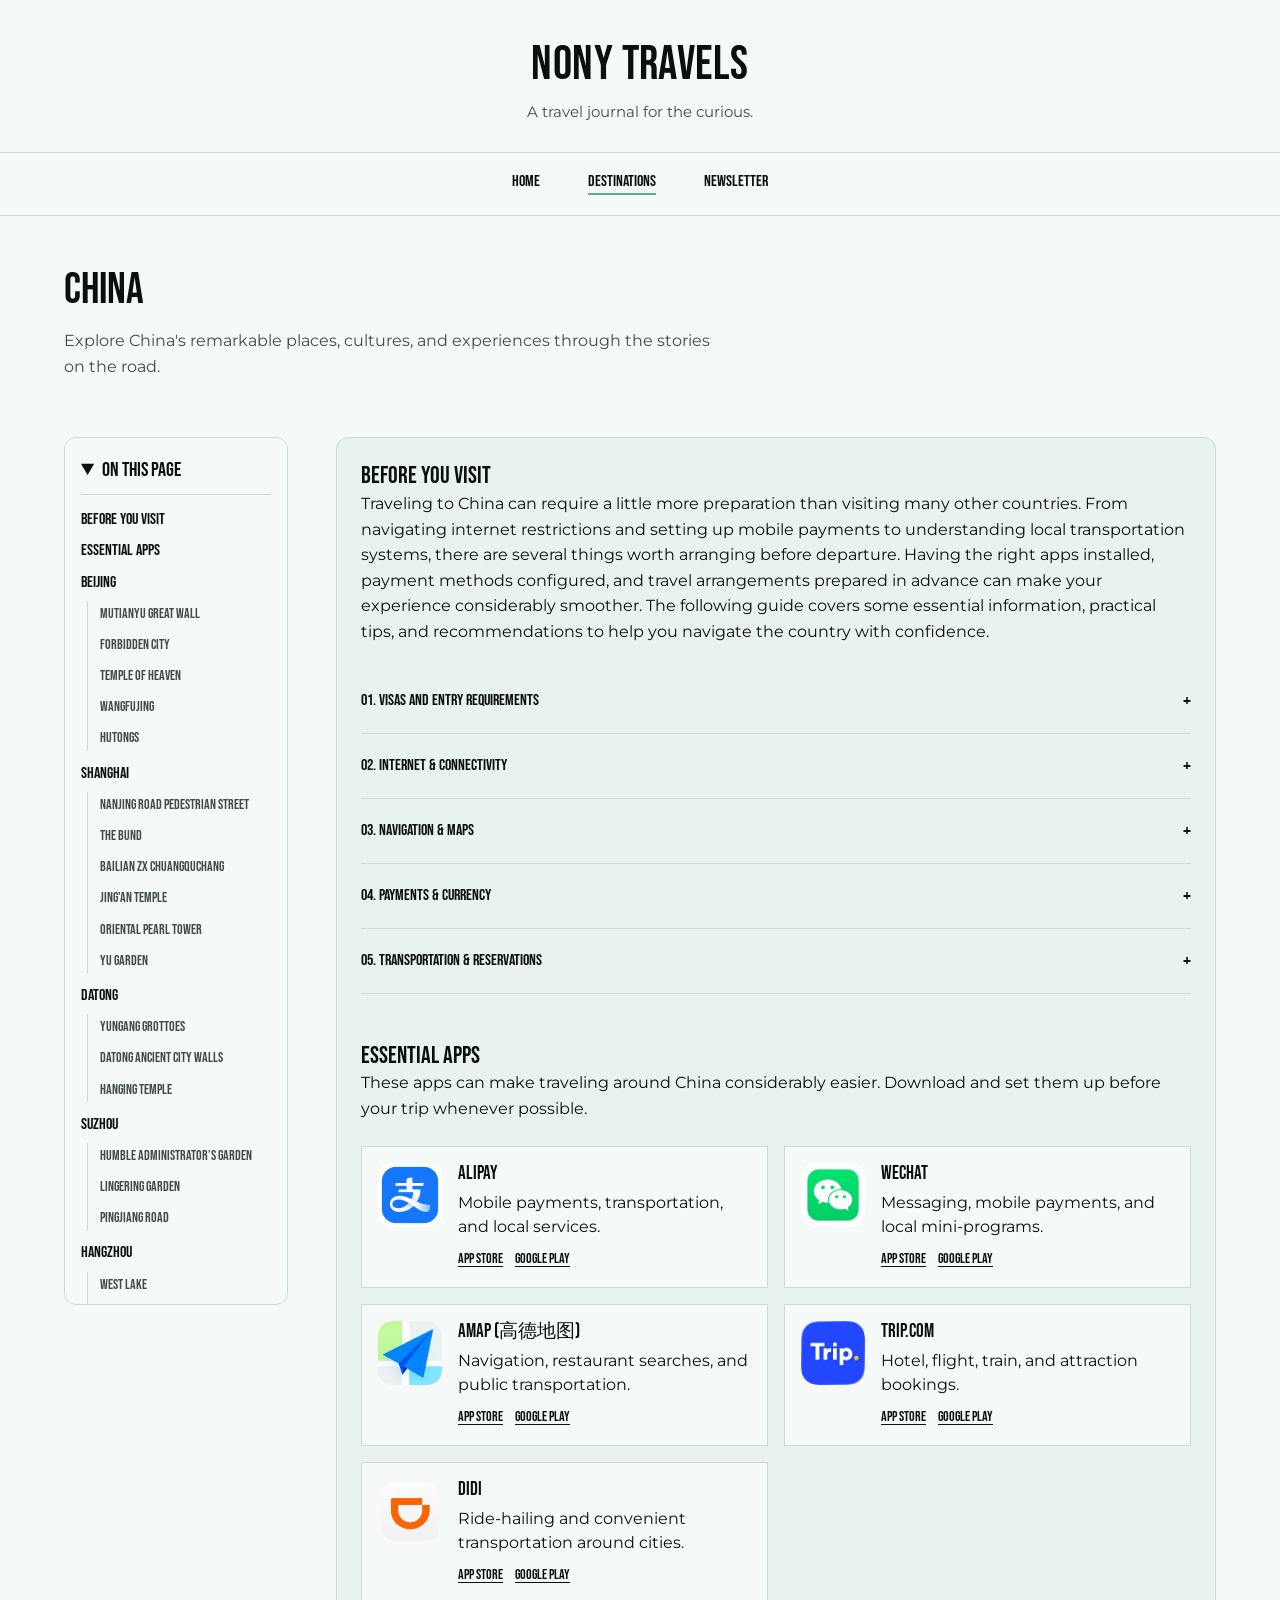
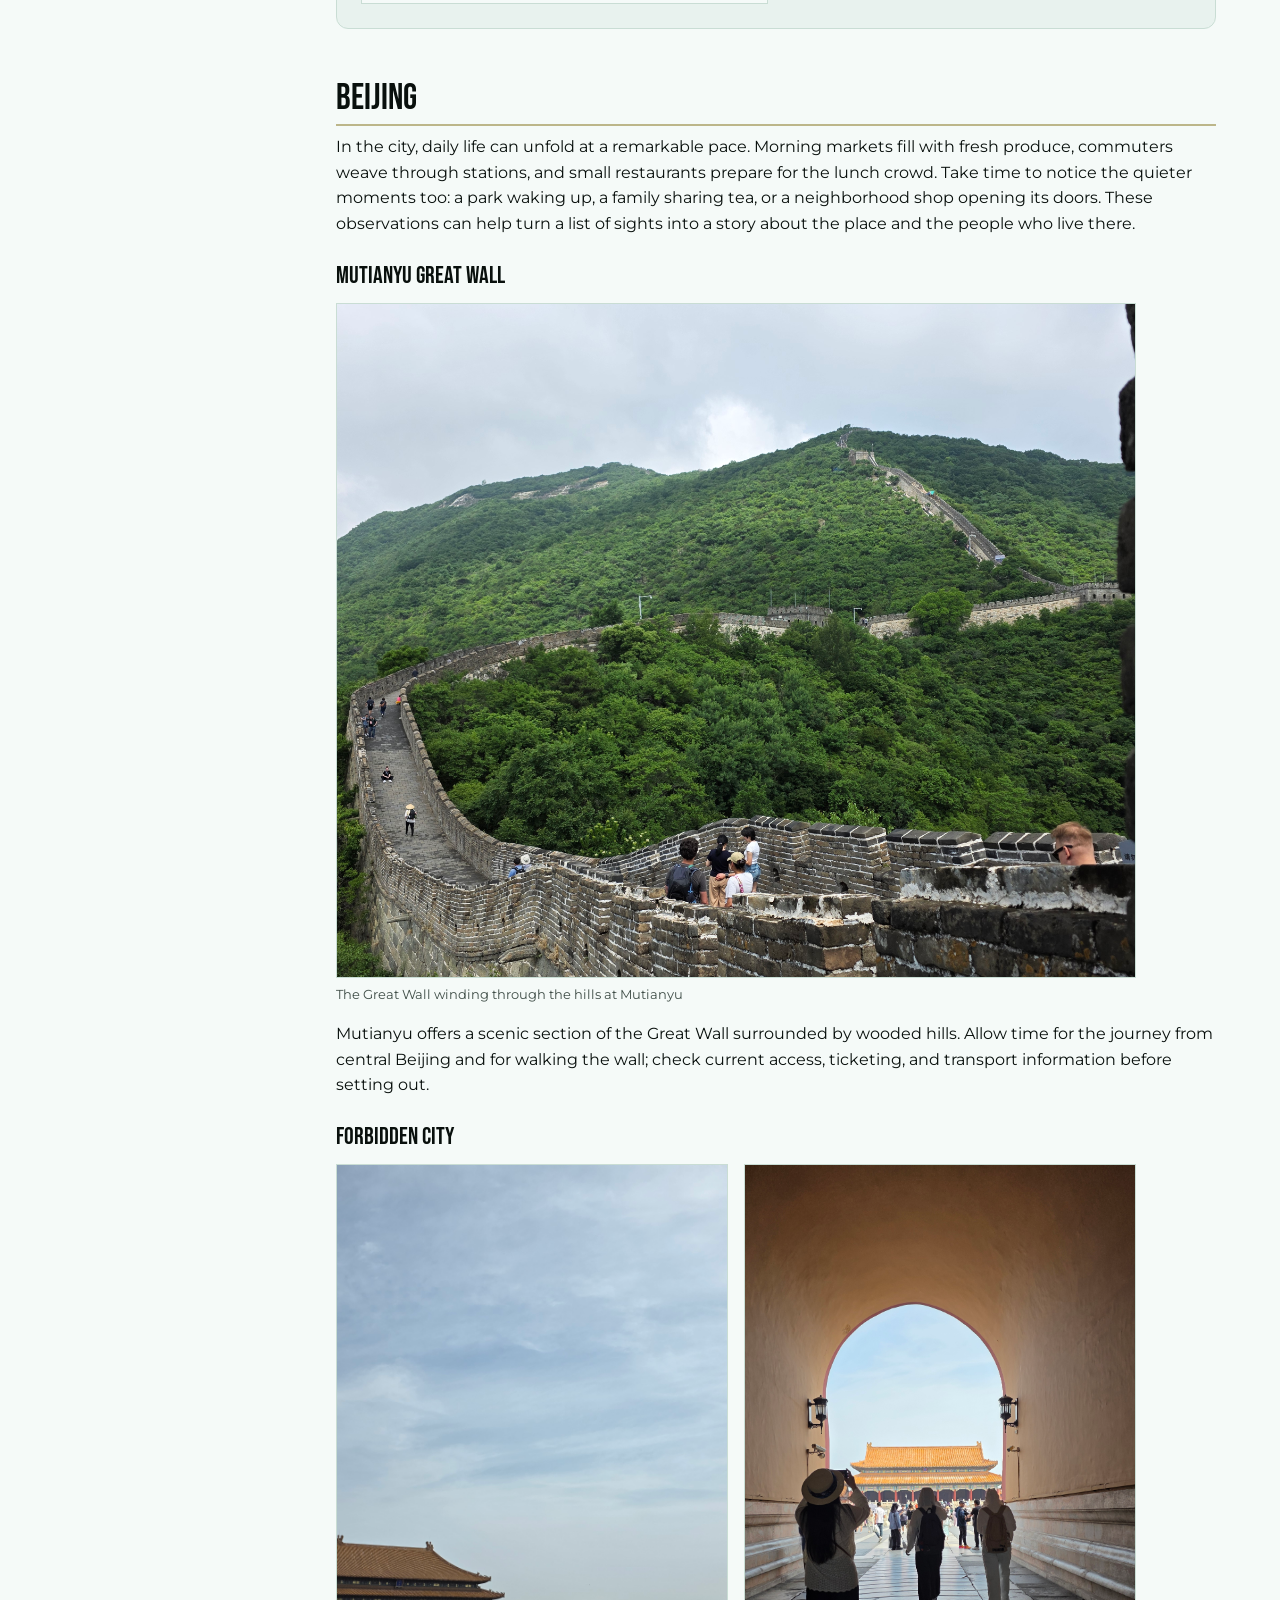
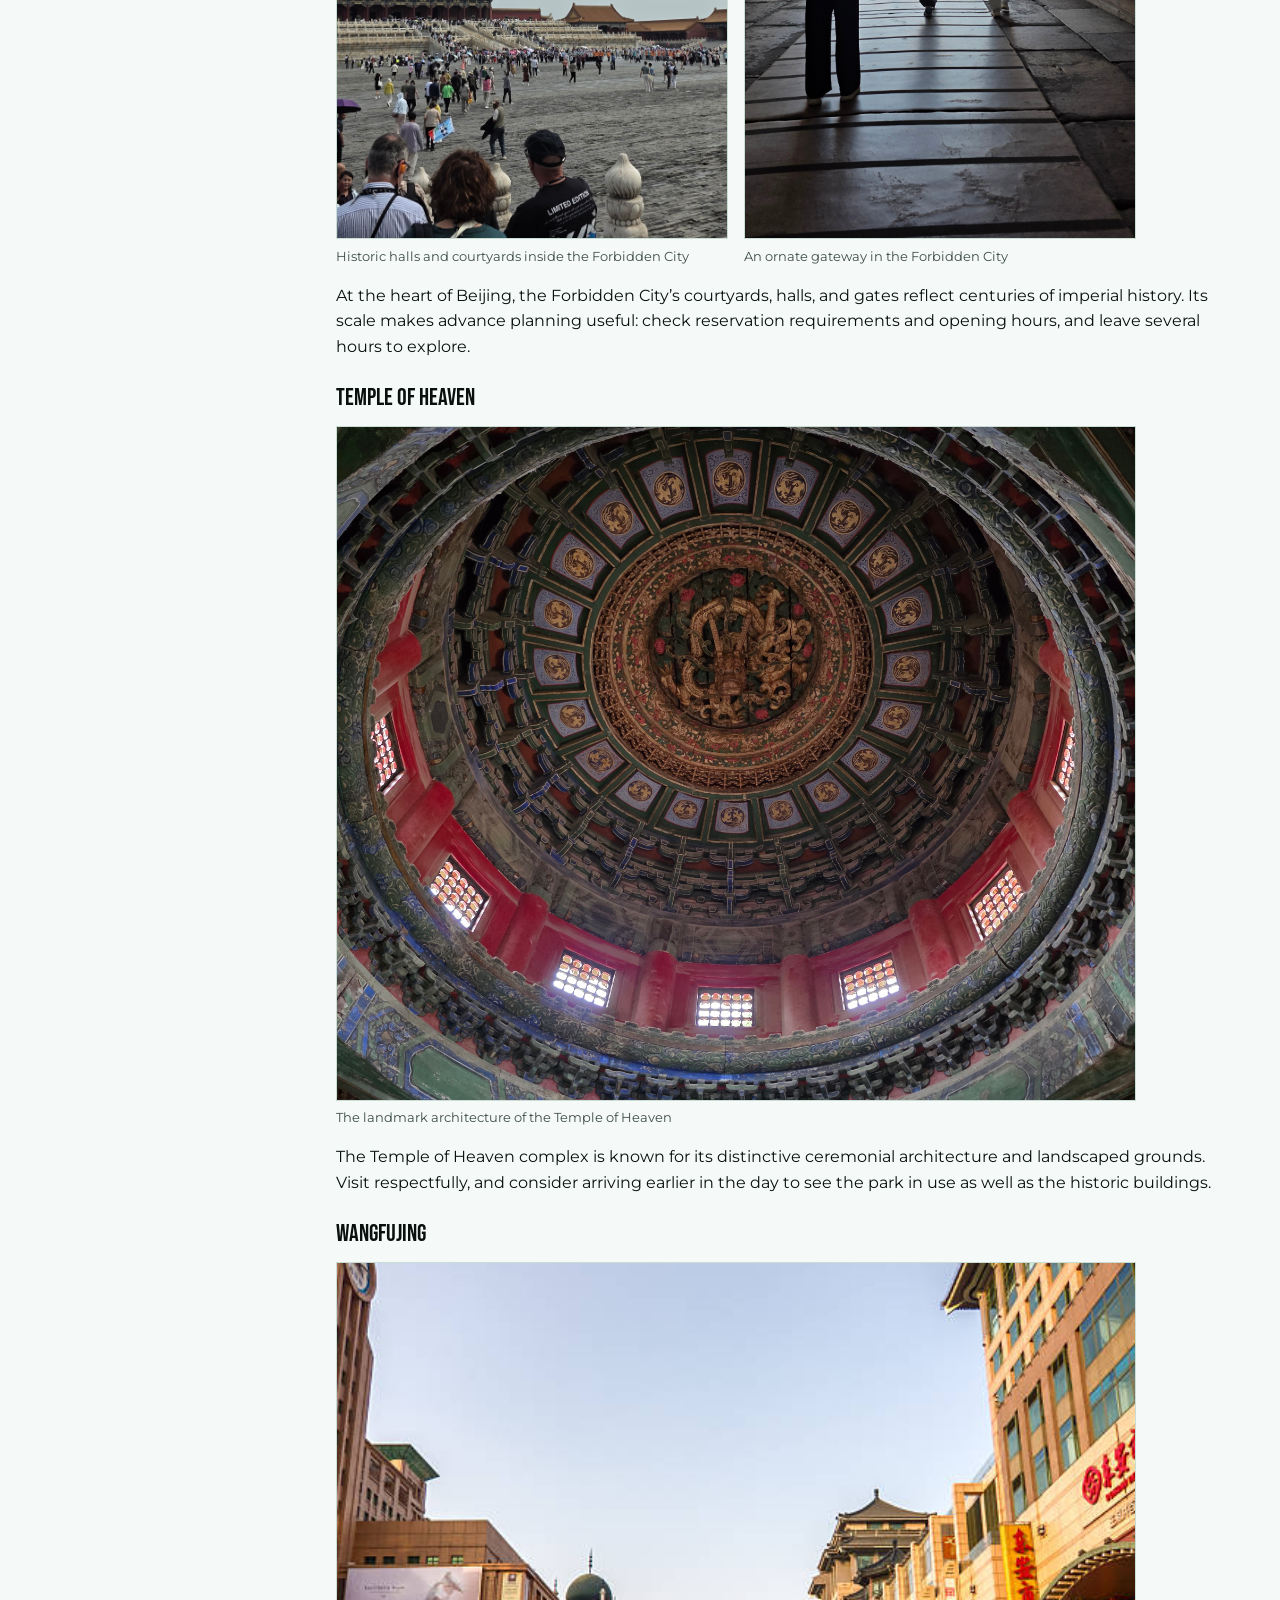
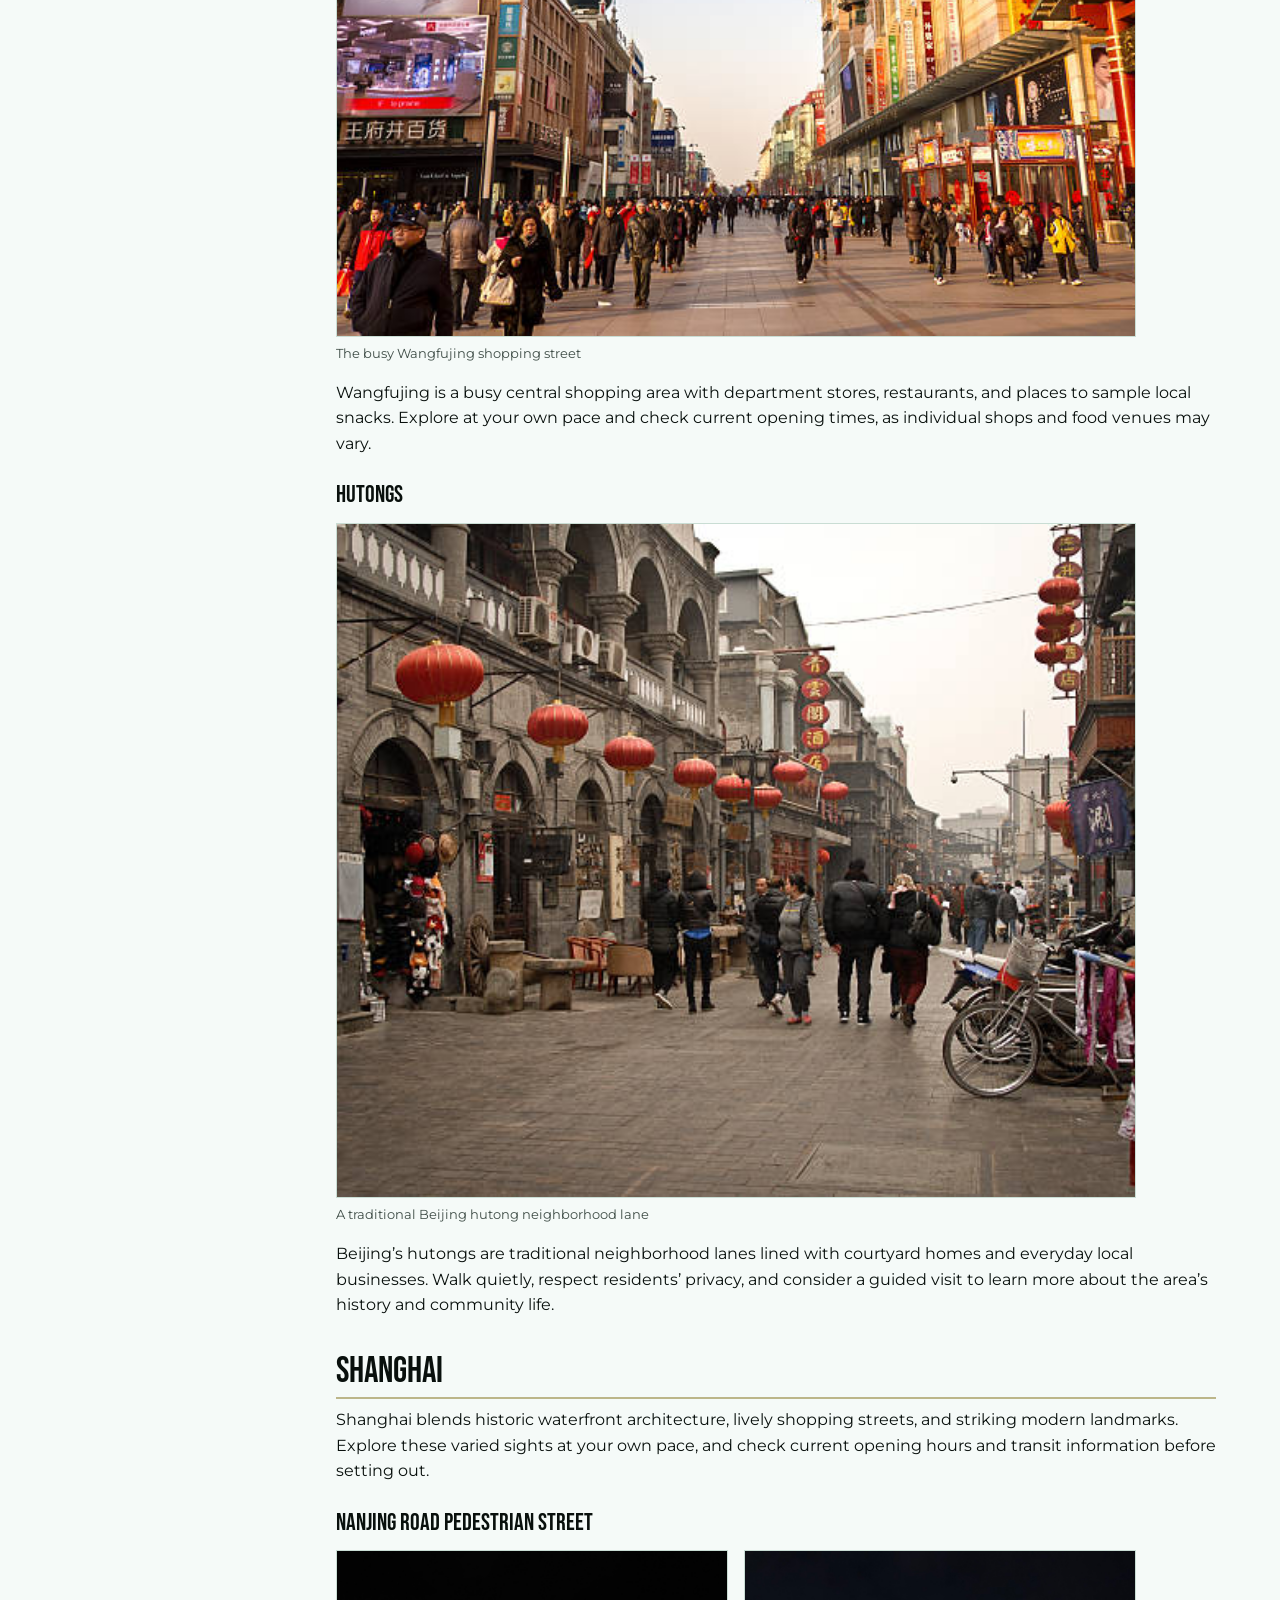
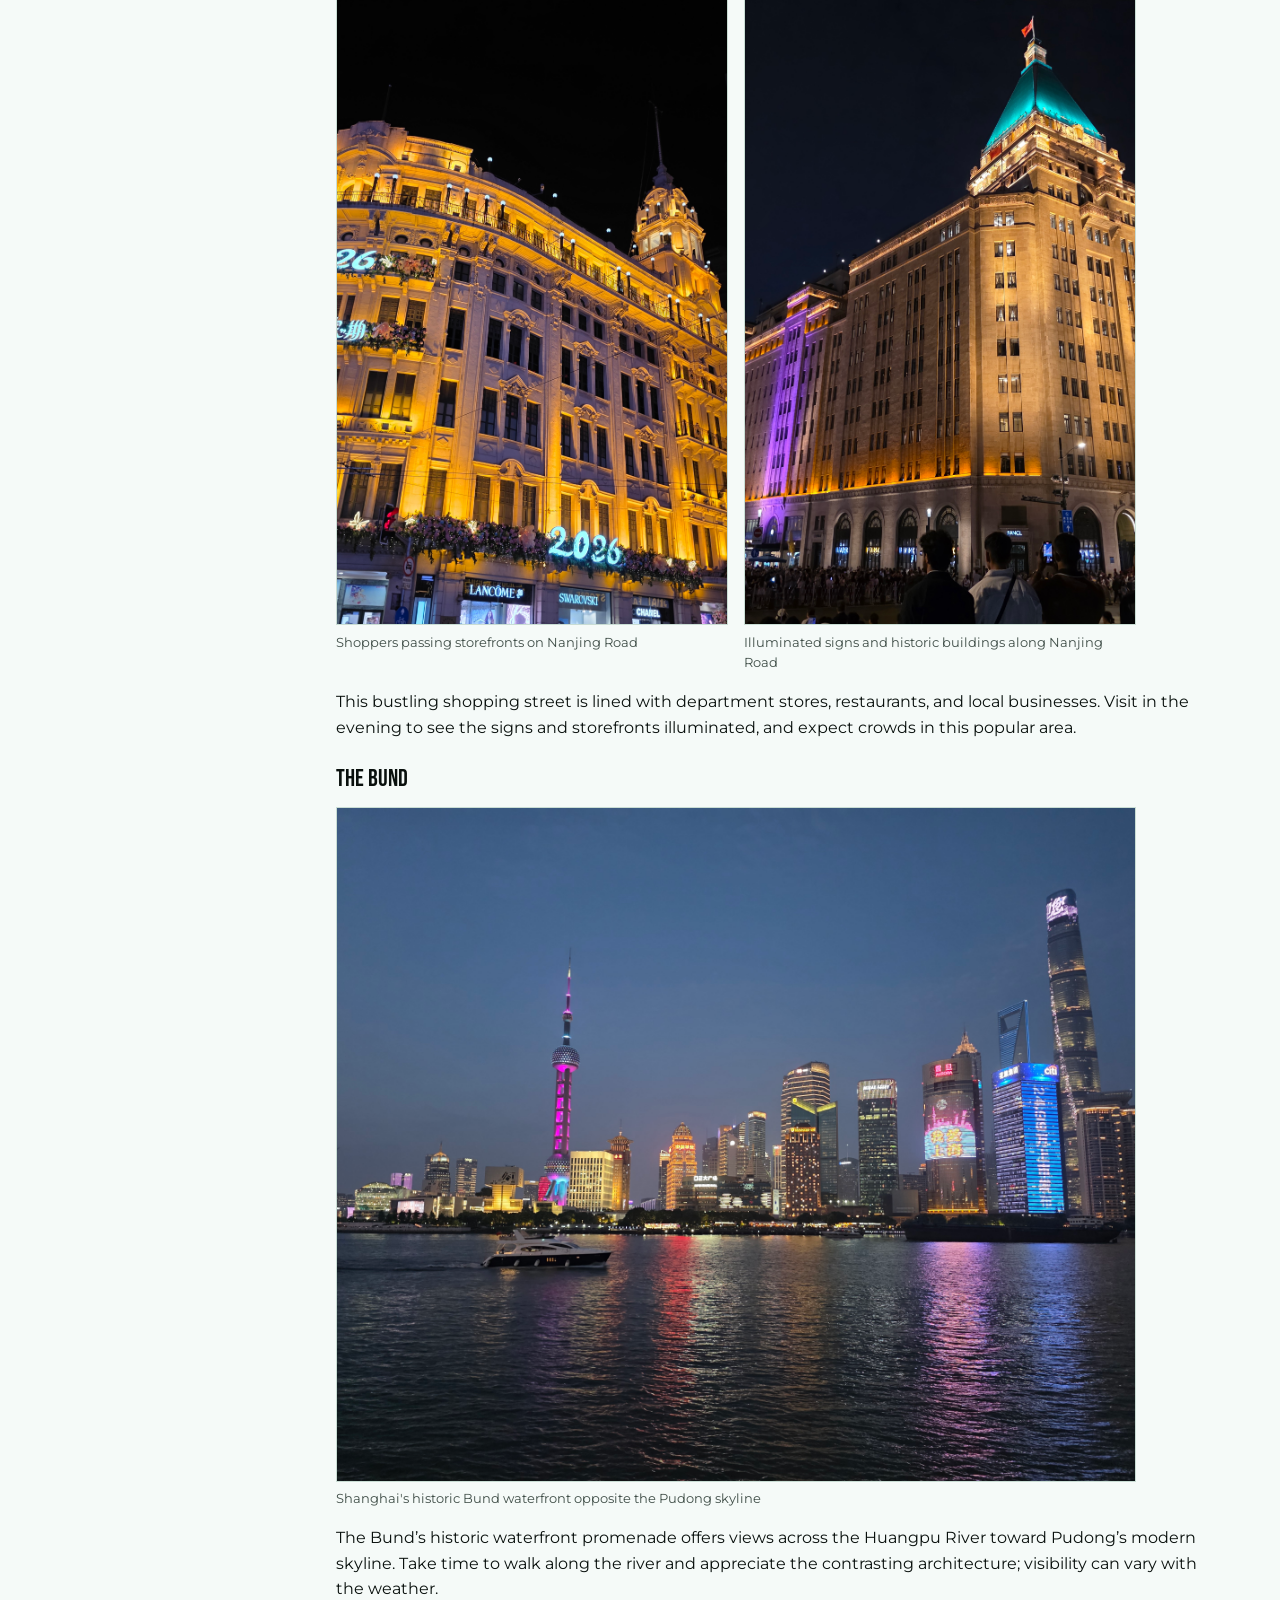
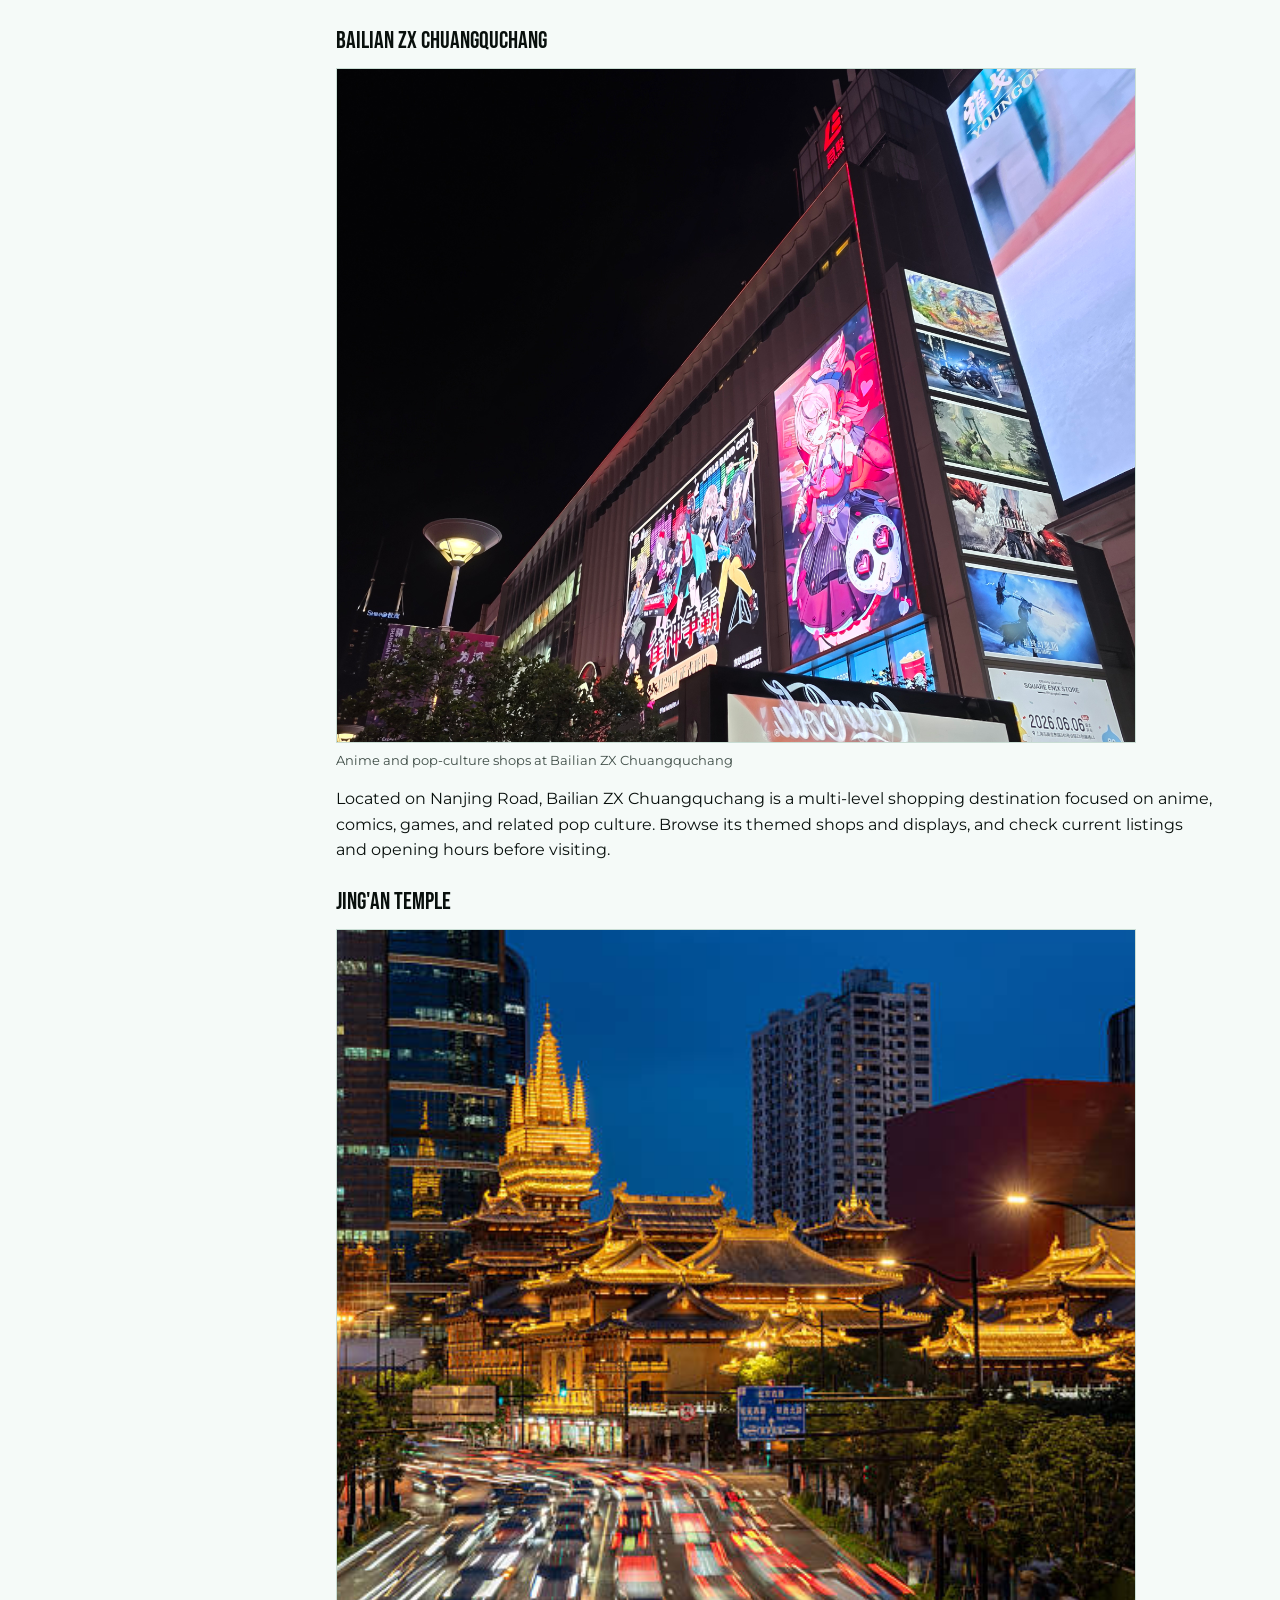
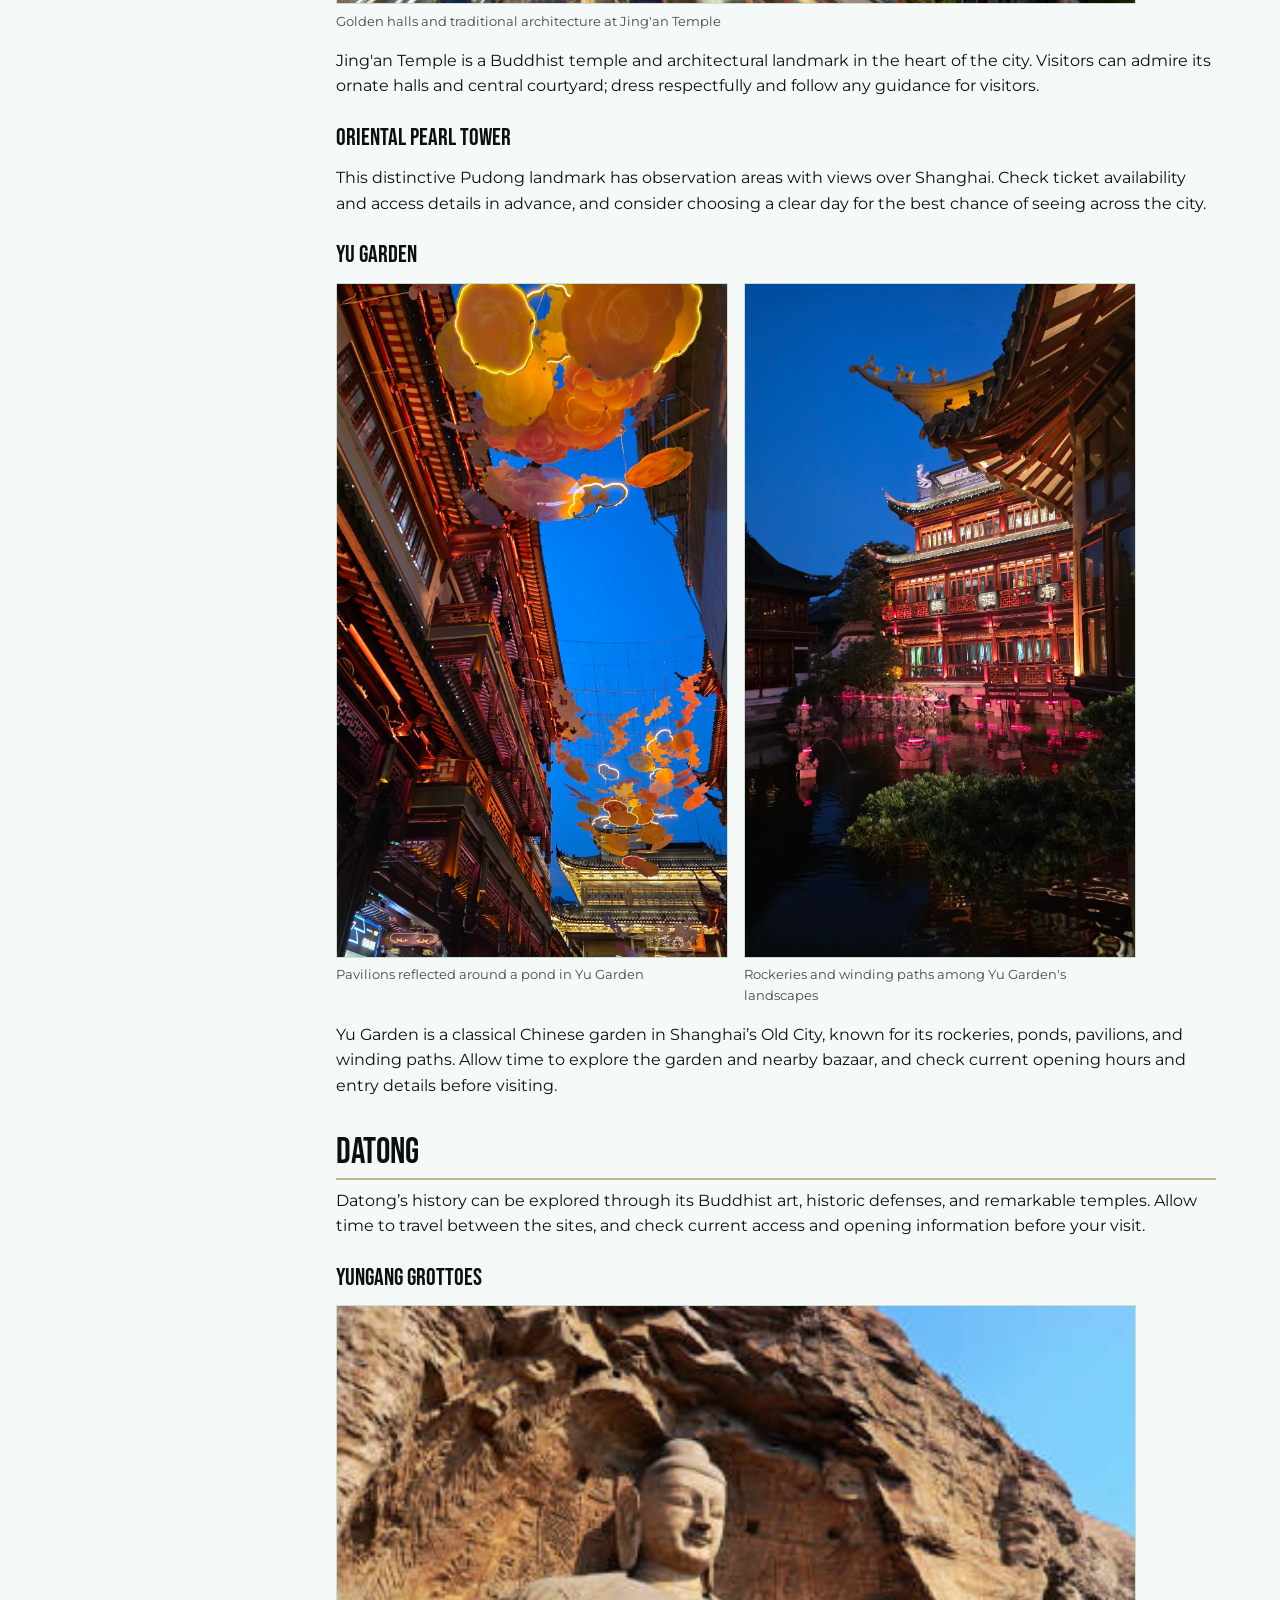
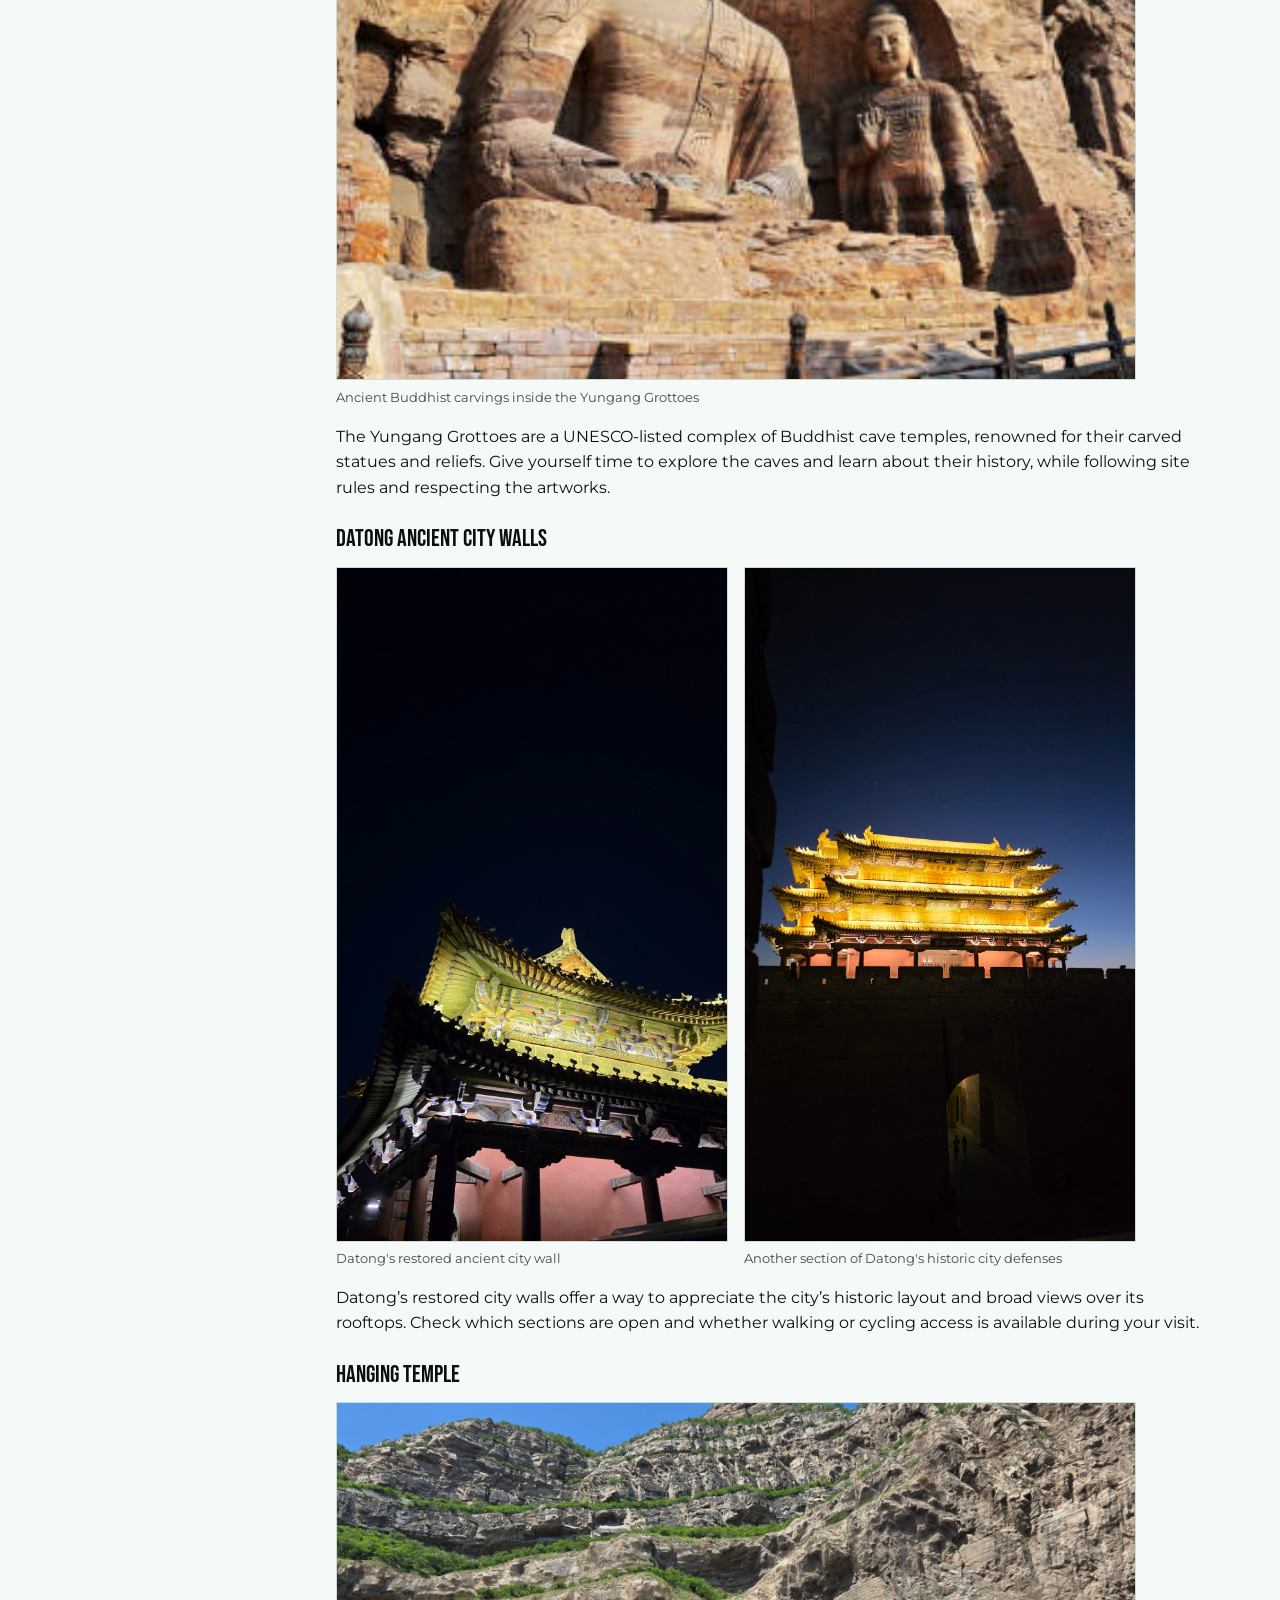
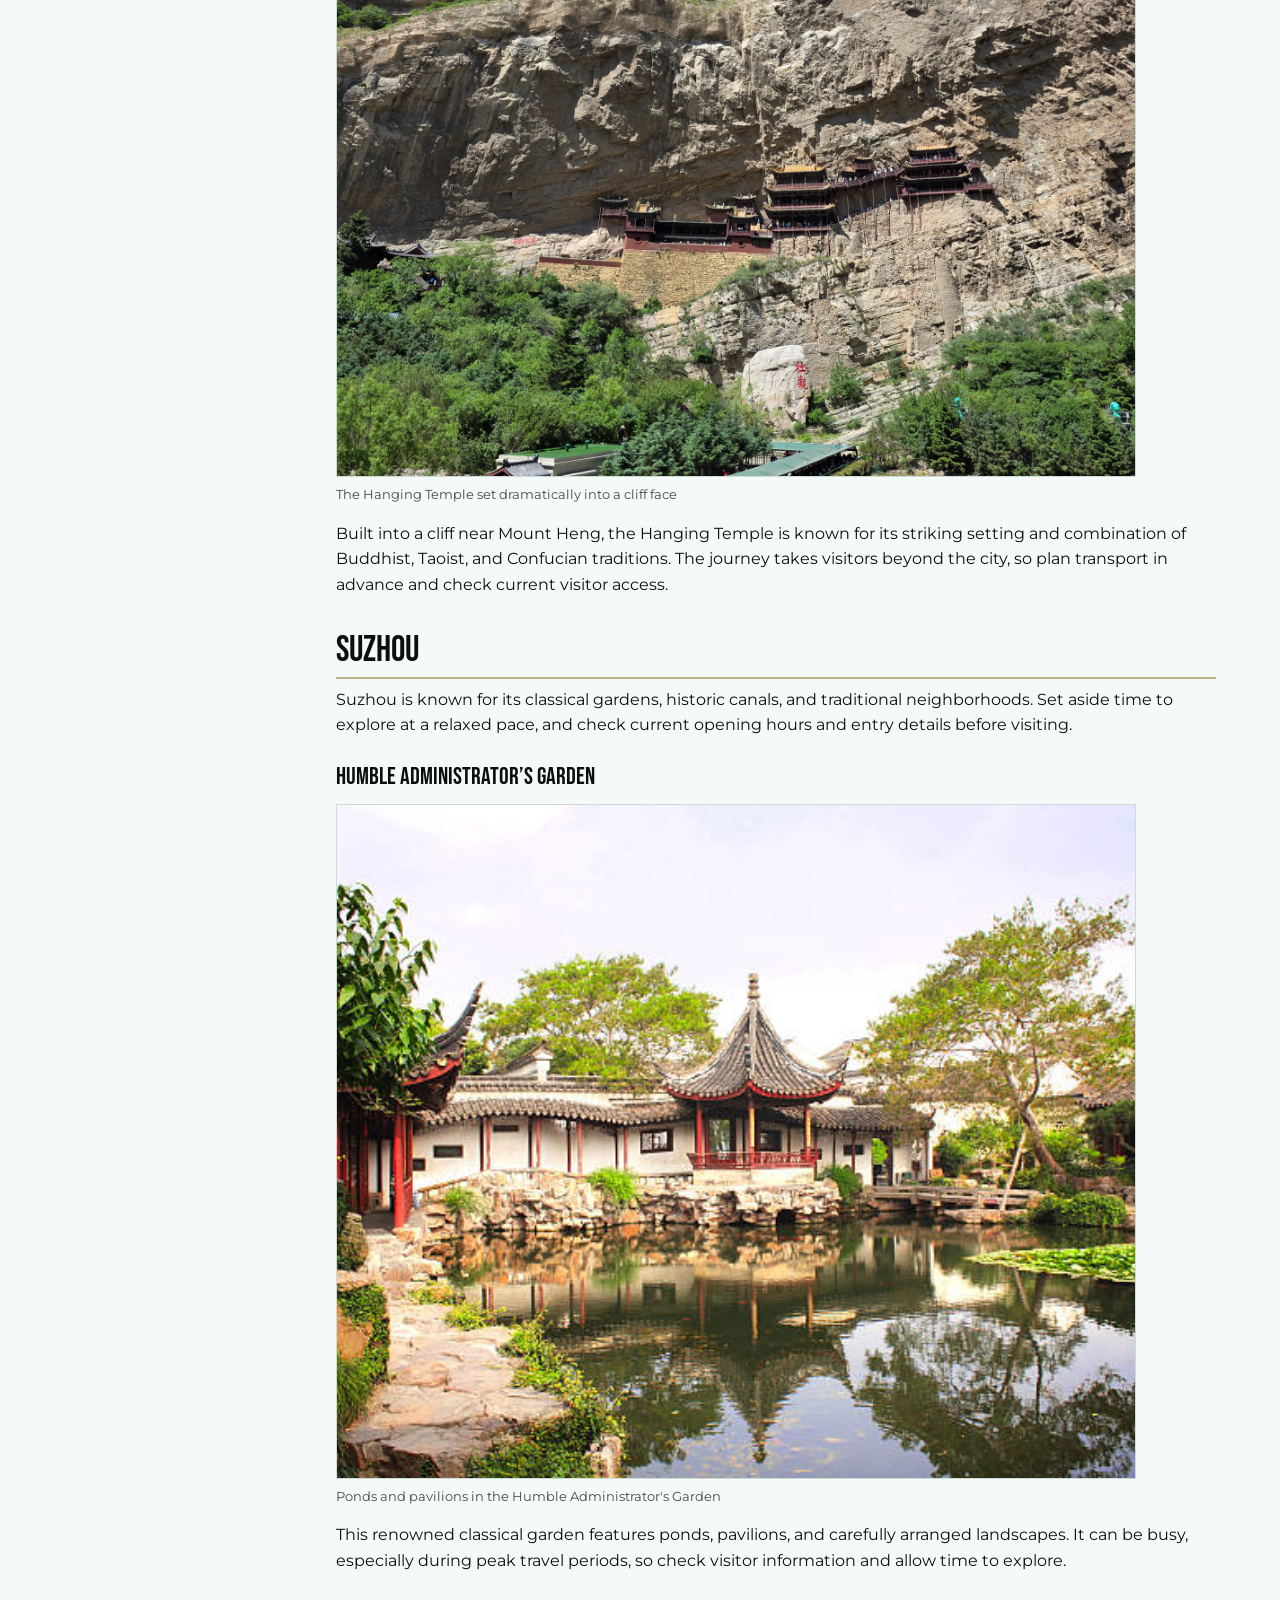
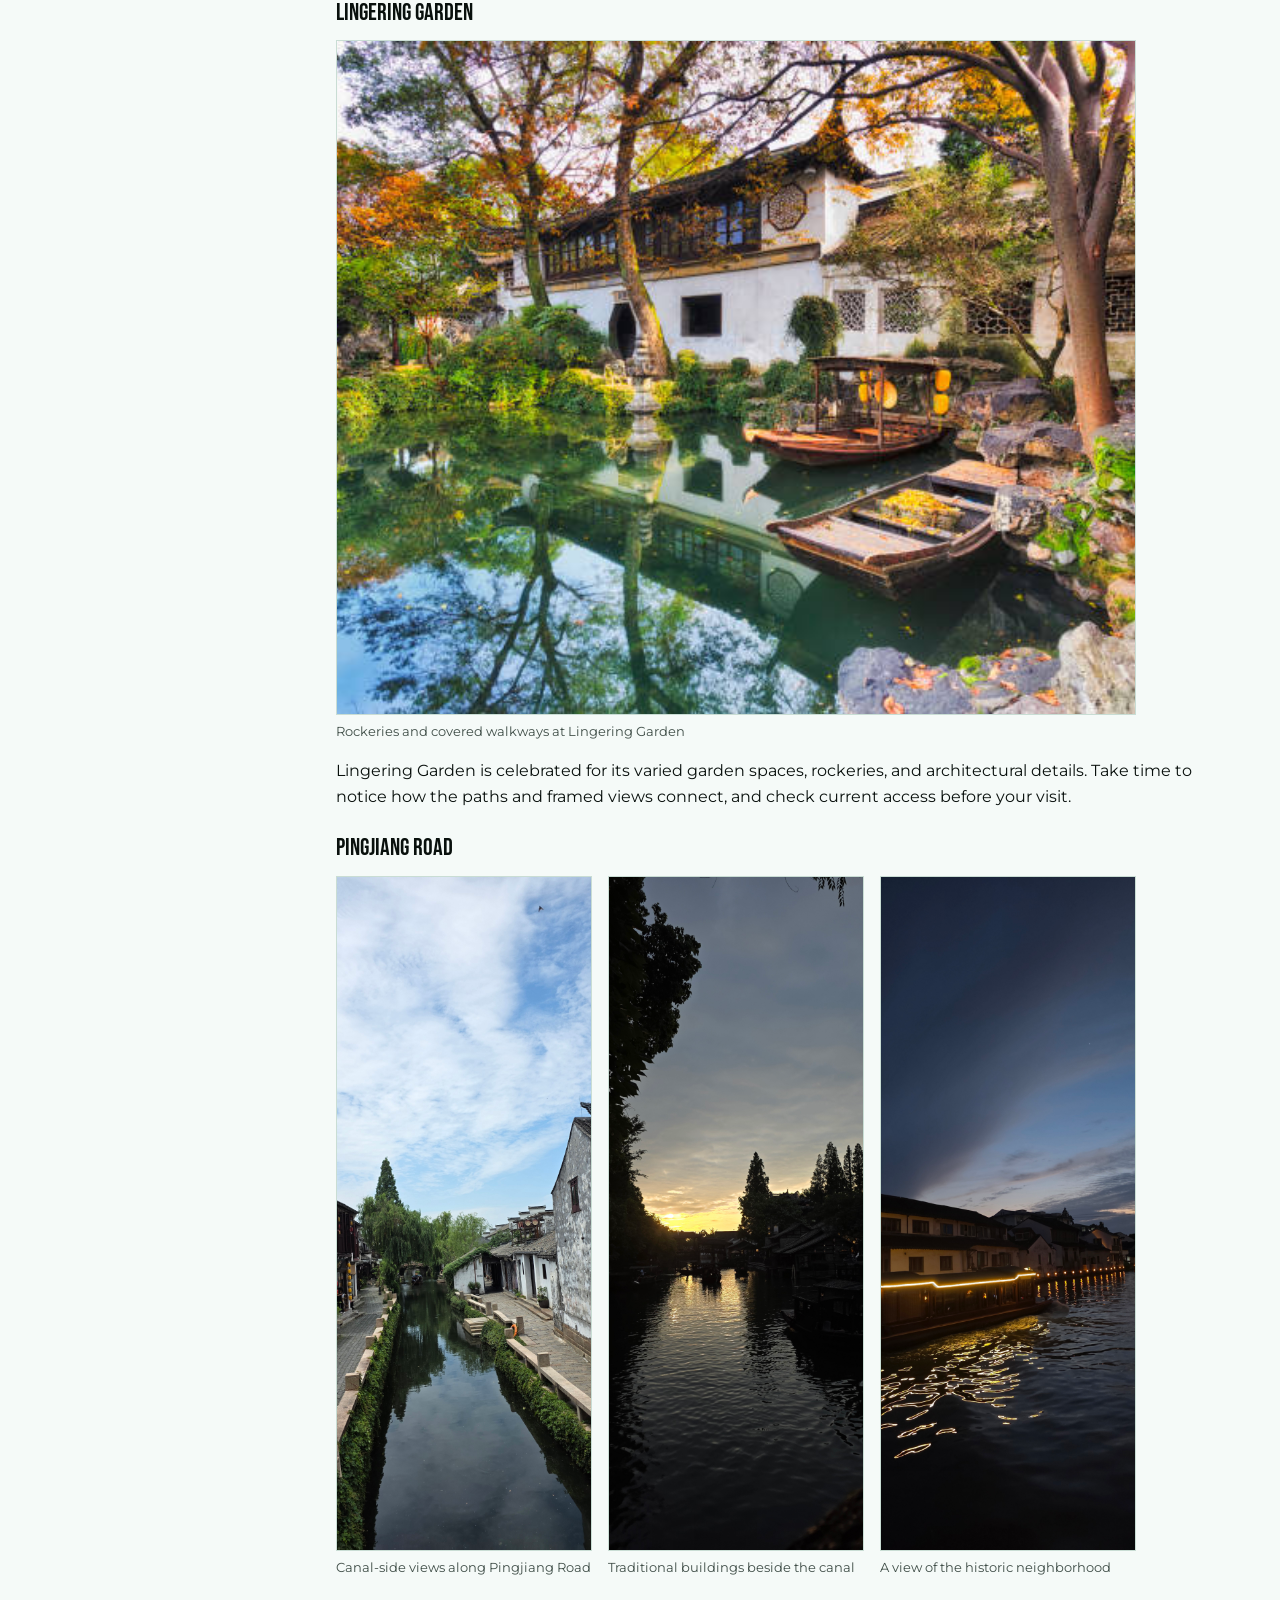
==== commit 907b31b8: "Enhance destinations page with slideshow feature for China, add new images, and implement back-to-to" ====
--- a/china.html
+++ b/china.html
@@ -32,158 +32,394 @@
 
             <br>
         </section>
-        
-<section class="content">
-    <h2>Before You Visit</h2>
-    <p>Traveling to China can require a little more preparation than visiting many other countries. From navigating internet restrictions and setting up mobile payments to understanding local transportation systems, there are several things worth arranging before departure. Having the right apps installed, payment methods configured, and travel arrangements prepared in advance can make your experience considerably smoother. The following guide covers some essential information, practical tips, and recommendations to help you navigate the country with confidence.</p>
-
-
-    <div class="travel-accordion">
-
-        <details>
-            <summary>01. Visas and Entry Requirements</summary>
-            <div class="accordion-content">
-                <p>Before traveling to China, it is important to check the entry requirements applicable to your nationality. Depending on your passport, you may qualify for visa-free entry under China's current exemption policies, while other travelers may need to obtain a visa before departure. Visa-free arrangements can differ in terms of permitted length of stay, eligible travel purposes, and entry conditions, so be sure to verify the latest requirements through official Chinese government or embassy websites. If you are required to obtain a visa, allow sufficient time for the application process and ensure that your passport meets the necessary validity requirements. It is also advisable to keep copies of your accommodation reservations, return or onward travel details, and other relevant travel documents readily accessible when entering the country.</p>
+
+        <div class="page-layout">
+
+            <!-- Sidebar: the script fills in the links automatically -->
+            <details class="page-nav">
+                <summary>On this page</summary>
+                <nav aria-label="On this page"></nav>
+            </details>
+
+            <div class="page-content">
+
+                <section class="content">
+                    <h2>Before You Visit</h2>
+                    <p>Traveling to China can require a little more preparation than visiting many other countries. From navigating internet restrictions and setting up mobile payments to understanding local transportation systems, there are several things worth arranging before departure. Having the right apps installed, payment methods configured, and travel arrangements prepared in advance can make your experience considerably smoother. The following guide covers some essential information, practical tips, and recommendations to help you navigate the country with confidence.</p>
+
+                    <div class="travel-accordion">
+
+                        <details>
+                            <summary>01. Visas and Entry Requirements</summary>
+                            <div class="accordion-content">
+                                <p>Before traveling to China, it is important to check the entry requirements applicable to your nationality. Depending on your passport, you may qualify for visa-free entry under China's current exemption policies, while other travelers may need to obtain a visa before departure. Visa-free arrangements can differ in terms of permitted length of stay, eligible travel purposes, and entry conditions, so be sure to verify the latest requirements through official Chinese government or embassy websites. If you are required to obtain a visa, allow sufficient time for the application process and ensure that your passport meets the necessary validity requirements. It is also advisable to keep copies of your accommodation reservations, return or onward travel details, and other relevant travel documents readily accessible when entering the country.</p>
+                            </div>
+                        </details>
+
+                        <details>
+                            <summary>02. Internet &amp; Connectivity</summary>
+                            <div class="accordion-content">
+                                <p>Staying connected in China requires a little planning, as internet access works differently from many other countries. Although hotels, airports, restaurants, and cafés commonly provide Wi-Fi, connecting to a local Chinese network generally means that certain international services and websites, including Google, YouTube, Instagram, and WhatsApp, may be inaccessible. One convenient alternative is to use an international travel eSIM or an overseas roaming plan. These services route your connection through an international network, which can allow access to many websites and applications that would otherwise be restricted on local networks. This is an important distinction, as using an international eSIM is not necessarily the same as connecting to local Wi-Fi, even when both provide internet access. Before departure, consider purchasing and installing an eSIM, checking device compatibility, and downloading essential apps and offline resources. Having a reliable internet connection will make it much easier to navigate unfamiliar cities, communicate, access travel information, and manage bookings throughout your trip.</p>
+                            </div>
+                        </details>
+
+                        <details>
+                            <summary>03. Navigation &amp; Maps</summary>
+                            <div class="accordion-content">
+                                <p>Navigating around China can be quite different from what you may be accustomed to in other countries, as popular international mapping services do not always work reliably. Google Maps is generally not a dependable option in mainland China due to restricted access, outdated map information, and location inaccuracies. Apple Maps is a more practical alternative for iPhone users, offering useful directions, business listings, and public transportation information in many major Chinese cities. However, for more detailed local navigation, Amap (高德地图), one of China's most widely used mapping applications, is particularly useful for finding restaurants, attractions, transit routes, and nearby businesses. Amap also provides detailed driving, walking, and public transportation directions, although much of its interface is in Chinese. It is worth downloading and familiarizing yourself with Amap before your trip, as well as saving important destinations and their Chinese names or addresses. Having a reliable navigation app will make getting around unfamiliar cities considerably easier.</p>
+                            </div>
+                        </details>
+
+                        <details>
+                            <summary>04. Payments &amp; Currency</summary>
+                            <div class="accordion-content">
+                                <p>Mobile payments are the primary method of payment throughout much of urban China, with Alipay and WeChat Pay being the two most widely used platforms. From restaurants and shopping malls to convenience stores and street vendors, QR code payments are accepted almost everywhere. For international visitors, both platforms support linking eligible overseas bank cards, including Visa and Mastercard, allowing you to make payments without opening a local Chinese bank account. It is highly recommended to download both applications and complete the registration and card-linking process before departure. While Alipay is particularly convenient for everyday purchases and transportation, WeChat Pay is also widely accepted and useful for communicating and accessing local services. Although cash is used less frequently, carrying a small amount of Chinese yuan (RMB) is still advisable as a backup, particularly in situations where mobile payments are unavailable or a transaction cannot be processed. Preparing your payment methods in advance will make everyday purchases and transactions considerably more convenient.</p>
+                            </div>
+                        </details>
+
+                        <details>
+                            <summary>05. Transportation &amp; Reservations</summary>
+                            <div class="accordion-content">
+                                <p>Planning transportation and making reservations in China is relatively convenient once you become familiar with the available apps and services. Trip.com is particularly useful for international visitors, offering an English-language platform for booking hotels, domestic flights, high-speed train tickets, tours, activities, and attraction admissions. It is worth booking popular attractions and transportation in advance, as some destinations require advance reservations, passport information, or timed entry tickets. For getting around cities, public transportation is generally affordable, efficient, and well developed. Major cities have extensive metro and bus networks, making them convenient options for exploring different neighborhoods and attractions. For shorter journeys or destinations that are less accessible by public transportation, DiDi, China's equivalent of Uber, provides a convenient ride-hailing service. The DiDi service can be accessed through its standalone application or through the Alipay and WeChat mini-programs. Having these apps ready before arrival will make arranging transportation, securing reservations, and exploring the country much easier.</p>
+                            </div>
+                        </details>
+
+                    </div>
+
+                    <section class="essential-apps">
+                        <h2>Essential Apps</h2>
+                        <p>
+                            These apps can make traveling around China considerably easier.
+                            Download and set them up before your trip whenever possible.
+                        </p>
+
+                        <div class="apps-list">
+
+                            <div class="app-item">
+                                <img src="images/apps/alipay.jpg" alt="Alipay app icon">
+                                <div class="app-info">
+                                    <h3>Alipay</h3>
+                                    <p>Mobile payments, transportation, and local services.</p>
+                                    <div class="app-links">
+                                        <a href="https://apps.apple.com/us/app/alipay-simplify-your-life/id333206289" target="_blank" rel="noopener noreferrer" aria-label="Alipay on the App Store">App Store</a>
+                                        <a href="https://play.google.com/store/apps/details?id=com.eg.android.AlipayGphone" target="_blank" rel="noopener noreferrer" aria-label="Alipay on Google Play">Google Play</a>
+                                    </div>
+                                </div>
+                            </div>
+
+                            <div class="app-item">
+                                <img src="images/apps/wechat.jpg" alt="WeChat app icon">
+                                <div class="app-info">
+                                    <h3>WeChat</h3>
+                                    <p>Messaging, mobile payments, and local mini-programs.</p>
+                                    <div class="app-links">
+                                        <a href="https://apps.apple.com/us/app/wechat/id414478124" target="_blank" rel="noopener noreferrer" aria-label="WeChat on the App Store">App Store</a>
+                                        <a href="https://play.google.com/store/apps/details?id=com.tencent.mm" target="_blank" rel="noopener noreferrer" aria-label="WeChat on Google Play">Google Play</a>
+                                    </div>
+                                </div>
+                            </div>
+
+                            <div class="app-item">
+                                <img src="images/apps/amap.jpg" alt="AMap app icon">
+                                <div class="app-info">
+                                    <h3>AMap (高德地图)</h3>
+                                    <p>Navigation, restaurant searches, and public transportation.</p>
+                                    <div class="app-links">
+                                        <a href="https://apps.apple.com/us/app/amap-global/id461703208" target="_blank" rel="noopener noreferrer" aria-label="AMap on the App Store">App Store</a>
+                                        <a href="https://play.google.com/store/apps/details?id=com.autonavi.minimap" target="_blank" rel="noopener noreferrer" aria-label="AMap on Google Play">Google Play</a>
+                                    </div>
+                                </div>
+                            </div>
+
+                            <div class="app-item">
+                                <img src="images/apps/tripcom.jpg" alt="Trip.com app icon">
+                                <div class="app-info">
+                                    <h3>Trip.com</h3>
+                                    <p>Hotel, flight, train, and attraction bookings.</p>
+                                    <div class="app-links">
+                                        <a href="https://apps.apple.com/us/app/trip-com-book-flights-hotels/id681752345" target="_blank" rel="noopener noreferrer" aria-label="Trip.com on the App Store">App Store</a>
+                                        <a href="https://play.google.com/store/apps/details?id=ctrip.english" target="_blank" rel="noopener noreferrer" aria-label="Trip.com on Google Play">Google Play</a>
+                                    </div>
+                                </div>
+                            </div>
+
+                            <div class="app-item">
+                                <img src="images/apps/didi.jpg" alt="DiDi app icon">
+                                <div class="app-info">
+                                    <h3>DiDi</h3>
+                                    <p>Ride-hailing and convenient transportation around cities.</p>
+                                    <div class="app-links">
+                                        <a href="https://apps.apple.com/us/app/didi-china-ride-hailing/id554499054" target="_blank" rel="noopener noreferrer" aria-label="DiDi on the App Store">App Store</a>
+                                        <a href="https://play.google.com/store/apps/details?id=com.sdu.didi.psnger" target="_blank" rel="noopener noreferrer" aria-label="DiDi on Google Play">Google Play</a>
+                                    </div>
+                                </div>
+                            </div>
+
+                        </div>
+                    </section>
+                </section>
+
+                <section class="cities">
+                    <h3 class="city-heading">Beijing</h3>
+                    <p>In the city, daily life can unfold at a remarkable pace. Morning markets fill with fresh produce, commuters weave through stations, and small restaurants prepare for the lunch crowd. Take time to notice the quieter moments too: a park waking up, a family sharing tea, or a neighborhood shop opening its doors. These observations can help turn a list of sights into a story about the place and the people who live there.</p>
+
+                    <h4 class="city-subheading">Mutianyu Great Wall</h4>
+                    <div class="photo-grid">
+                        <figure>
+                            <img src="images/china/greatwall.jpg" alt="The Great Wall at Mutianyu winding across wooded hills" loading="lazy" width="1200" height="675">
+                            <figcaption>The Great Wall winding through the hills at Mutianyu</figcaption>
+                        </figure>
+                    </div>
+                    <p>Mutianyu offers a scenic section of the Great Wall surrounded by wooded hills. Allow time for the journey from central Beijing and for walking the wall; check current access, ticketing, and transport information before setting out.</p>
+
+                    <h4 class="city-subheading">Forbidden City</h4>
+                    <div class="photo-grid">
+                        <figure>
+                            <img src="images/china/forbiddencity.jpg" alt="Halls and courtyard of the Forbidden City in Beijing" loading="lazy" width="1200" height="675">
+                            <figcaption>Historic halls and courtyards inside the Forbidden City</figcaption>
+                        </figure>
+                        <figure>
+                            <img src="images/china/forbiddencitygate.jpg" alt="A gate of the Forbidden City" loading="lazy" width="1200" height="675">
+                            <figcaption>An ornate gateway in the Forbidden City</figcaption>
+                        </figure>
+                    </div>
+                    <p>At the heart of Beijing, the Forbidden City’s courtyards, halls, and gates reflect centuries of imperial history. Its scale makes advance planning useful: check reservation requirements and opening hours, and leave several hours to explore.</p>
+
+                    <h4 class="city-subheading">Temple of Heaven</h4>
+                    <div class="photo-grid">
+                        <figure>
+                            <img src="images/china/temple.jpg" alt="The Temple of Heaven in Beijing" loading="lazy" width="1200" height="675">
+                            <figcaption>The landmark architecture of the Temple of Heaven</figcaption>
+                        </figure>
+                    </div>
+                    <p>The Temple of Heaven complex is known for its distinctive ceremonial architecture and landscaped grounds. Visit respectfully, and consider arriving earlier in the day to see the park in use as well as the historic buildings.</p>
+
+                    <h4 class="city-subheading">Wangfujing</h4>
+                    <div class="photo-grid">
+                        <figure>
+                            <img src="images/china/wangfujing.jpg" alt="Wangfujing shopping street in central Beijing" loading="lazy" width="1200" height="675">
+                            <figcaption>The busy Wangfujing shopping street</figcaption>
+                        </figure>
+                    </div>
+                    <p>Wangfujing is a busy central shopping area with department stores, restaurants, and places to sample local snacks. Explore at your own pace and check current opening times, as individual shops and food venues may vary.</p>
+
+                    <h4 class="city-subheading">Hutongs</h4>
+                    <div class="photo-grid">
+                        <figure>
+                            <img src="images/china/beijinghutongs.jpg" alt="A traditional hutong lane lined with courtyard homes in Beijing" loading="lazy" width="1200" height="675">
+                            <figcaption>A traditional Beijing hutong neighborhood lane</figcaption>
+                        </figure>
+                    </div>
+                    <p>Beijing’s hutongs are traditional neighborhood lanes lined with courtyard homes and everyday local businesses. Walk quietly, respect residents’ privacy, and consider a guided visit to learn more about the area’s history and community life.</p>
+
+                    <h3 class="city-heading">Shanghai</h3>
+                    <p>Shanghai blends historic waterfront architecture, lively shopping streets, and striking modern landmarks. Explore these varied sights at your own pace, and check current opening hours and transit information before setting out.</p>
+
+                    <h4 class="city-subheading">Nanjing Road Pedestrian Street</h4>
+                    <div class="photo-grid">
+                        <figure>
+                            <img src="images/china/nanjingstreet.jpg" alt="Shoppers and storefronts on Nanjing Road" loading="lazy" width="1200" height="675">
+                            <figcaption>Shoppers passing storefronts on Nanjing Road</figcaption>
+                        </figure>
+                        <figure>
+                            <img src="images/china/nanjingstreet2.jpg" alt="Signs and buildings along Nanjing Road" loading="lazy" width="1200" height="675">
+                            <figcaption>Illuminated signs and historic buildings along Nanjing Road</figcaption>
+                        </figure>
+                    </div>
+                    <p>This bustling shopping street is lined with department stores, restaurants, and local businesses. Visit in the evening to see the signs and storefronts illuminated, and expect crowds in this popular area.</p>
+
+                    <h4 class="city-subheading">The Bund</h4>
+                    <div class="photo-grid">
+                        <figure>
+                            <img src="images/china/thebund.jpg" alt="The Bund waterfront with Pudong's skyline across the Huangpu River" loading="lazy" width="1200" height="675">
+                            <figcaption>Shanghai's historic Bund waterfront opposite the Pudong skyline</figcaption>
+                        </figure>
+                    </div>
+                    <p>The Bund’s historic waterfront promenade offers views across the Huangpu River toward Pudong’s modern skyline. Take time to walk along the river and appreciate the contrasting architecture; visibility can vary with the weather.</p>
+
+                    <h4 class="city-subheading">Bailian ZX Chuangquchang</h4>
+                    <div class="photo-grid">
+                        <figure>
+                            <img src="images/china/bailianzx.jpg" alt="Anime-themed shops and displays inside Bailian ZX Chuangquchang" loading="lazy" width="1200" height="675">
+                            <figcaption>Anime and pop-culture shops at Bailian ZX Chuangquchang</figcaption>
+                        </figure>
+                    </div>
+                    <p>Located on Nanjing Road, Bailian ZX Chuangquchang is a multi-level shopping destination focused on anime, comics, games, and related pop culture. Browse its themed shops and displays, and check current listings and opening hours before visiting.</p>
+
+                    <h4 class="city-subheading">Jing'an Temple</h4>
+                    <div class="photo-grid">
+                        <figure>
+                            <img src="images/china/jingantemple.jpg" alt="The ornate halls of Jing'an Temple in Shanghai" loading="lazy" width="1200" height="675">
+                            <figcaption>Golden halls and traditional architecture at Jing'an Temple</figcaption>
+                        </figure>
+                    </div>
+                    <p>Jing'an Temple is a Buddhist temple and architectural landmark in the heart of the city. Visitors can admire its ornate halls and central courtyard; dress respectfully and follow any guidance for visitors.</p>
+
+                    <h4 class="city-subheading">Oriental Pearl Tower</h4>
+                    <p>This distinctive Pudong landmark has observation areas with views over Shanghai. Check ticket availability and access details in advance, and consider choosing a clear day for the best chance of seeing across the city.</p>
+
+                    <h4 class="city-subheading">Yu Garden</h4>
+                    <div class="photo-grid">
+                        <figure>
+                            <img src="images/china/yugarden.jpg" alt="Pavilions and a pond in Yu Garden" loading="lazy" width="1200" height="675">
+                            <figcaption>Pavilions reflected around a pond in Yu Garden</figcaption>
+                        </figure>
+                        <figure>
+                            <img src="images/china/yugarden2.jpg" alt="Rockeries and winding paths in Yu Garden" loading="lazy" width="1200" height="675">
+                            <figcaption>Rockeries and winding paths among Yu Garden's landscapes</figcaption>
+                        </figure>
+                    </div>
+                    <p>Yu Garden is a classical Chinese garden in Shanghai’s Old City, known for its rockeries, ponds, pavilions, and winding paths. Allow time to explore the garden and nearby bazaar, and check current opening hours and entry details before visiting.</p>
+
+                    <h3 class="city-heading">Datong</h3>
+                    <p>Datong’s history can be explored through its Buddhist art, historic defenses, and remarkable temples. Allow time to travel between the sites, and check current access and opening information before your visit.</p>
+
+                    <h4 class="city-subheading">Yungang Grottoes</h4>
+                    <div class="photo-grid">
+                        <figure>
+                            <img src="images/china/yunganggrottoes.jpg" alt="Carved Buddhist statues in the Yungang Grottoes" loading="lazy" width="1200" height="675">
+                            <figcaption>Ancient Buddhist carvings inside the Yungang Grottoes</figcaption>
+                        </figure>
+                    </div>
+                    <p>The Yungang Grottoes are a UNESCO-listed complex of Buddhist cave temples, renowned for their carved statues and reliefs. Give yourself time to explore the caves and learn about their history, while following site rules and respecting the artworks.</p>
+
+                    <h4 class="city-subheading">Datong Ancient City Walls</h4>
+                    <div class="photo-grid">
+                        <figure>
+                            <img src="images/china/datongwall.jpg" alt="The restored ancient city walls of Datong" loading="lazy" width="1200" height="675">
+                            <figcaption>Datong's restored ancient city wall</figcaption>
+                        </figure>
+                        <figure>
+                            <img src="images/china/datongwall2.jpg" alt="Another view of Datong's city walls" loading="lazy" width="1200" height="675">
+                            <figcaption>Another section of Datong's historic city defenses</figcaption>
+                        </figure>
+                    </div>
+                    <p>Datong’s restored city walls offer a way to appreciate the city’s historic layout and broad views over its rooftops. Check which sections are open and whether walking or cycling access is available during your visit.</p>
+
+                    <h4 class="city-subheading">Hanging Temple</h4>
+                    <div class="photo-grid">
+                        <figure>
+                            <img src="images/china/hangingtemple.jpg" alt="The Hanging Temple built into a cliff near Mount Heng" loading="lazy" width="1200" height="675">
+                            <figcaption>The Hanging Temple set dramatically into a cliff face</figcaption>
+                        </figure>
+                    </div>
+                    <p>Built into a cliff near Mount Heng, the Hanging Temple is known for its striking setting and combination of Buddhist, Taoist, and Confucian traditions. The journey takes visitors beyond the city, so plan transport in advance and check current visitor access.</p>
+
+                    <h3 class="city-heading">Suzhou</h3>
+                    <p>Suzhou is known for its classical gardens, historic canals, and traditional neighborhoods. Set aside time to explore at a relaxed pace, and check current opening hours and entry details before visiting.</p>
+
+
+                    <h4 class="city-subheading">Humble Administrator’s Garden</h4>
+                    <div class="photo-grid">
+                        <figure>
+                            <img src="images/china/humbleadministratorsgarden.jpg" alt="Ponds and pavilions in the Humble Administrator's Garden" loading="lazy" width="1200" height="675">
+                            <figcaption>Ponds and pavilions in the Humble Administrator's Garden</figcaption>
+                        </figure>
+                    </div>
+                    <p>This renowned classical garden features ponds, pavilions, and carefully arranged landscapes. It can be busy, especially during peak travel periods, so check visitor information and allow time to explore.</p>
+
+                    <h4 class="city-subheading">Lingering Garden</h4>
+                    <div class="photo-grid">
+                        <figure>
+                            <img src="images/china/lingeringgarden.jpg" alt="Rockeries and covered walkways in Lingering Garden" loading="lazy" width="1200" height="675">
+                            <figcaption>Rockeries and covered walkways at Lingering Garden</figcaption>
+                        </figure>
+                    </div>
+                    <p>Lingering Garden is celebrated for its varied garden spaces, rockeries, and architectural details. Take time to notice how the paths and framed views connect, and check current access before your visit.</p>
+
+                    <h4 class="city-subheading">Pingjiang Road</h4>
+                    <div class="photo-grid photo-grid-three">
+
+                        <figure>
+                            <img src="images/china/suzhou.jpg" alt="Pingjiang Road in Suzhou" loading="lazy" width="1200" height="675">
+                            <figcaption>Canal-side views along Pingjiang Road</figcaption>
+                        </figure>
+
+                        <figure>
+                            <img src="images/china/suzhou2.jpg" alt="Another view of Pingjiang Road" loading="lazy" width="1200" height="675">
+                            <figcaption>Traditional buildings beside the canal</figcaption>
+                        </figure>
+
+                        <figure>
+                            <img src="images/china/suzhou3.jpg" alt="A further view of Pingjiang Road" loading="lazy" width="1200" height="675">
+                            <figcaption>A view of the historic neighborhood</figcaption>
+                        </figure>
+                        
+                    </div>
+
+                    <p>This historic canal-side street offers a glimpse of Suzhou’s waterside neighborhoods, with small shops and places to eat along the way. Be considerate in busy lanes and respect residents’ privacy.</p>
+
+                    <h3 class="city-heading">Hangzhou</h3>
+                    <p>Hangzhou pairs scenic West Lake with forested hills, Buddhist temples, historic streets, and a lively modern tea culture. A full day allows time for a lakeside walk or boat ride, but staying longer makes it easier to explore the surrounding areas at an unhurried pace.</p>
+
+                    <div class="photo-grid">
+                        <figure>
+                            <img src="images/china/hangzhoumall.jpg" alt="A shopping area in Hangzhou" loading="lazy" width="1200" height="675">
+                            <figcaption>A shopping area in Hangzhou</figcaption>
+                        </figure>
+                    </div>
+
+                    <h4 class="city-subheading">West Lake</h4>
+                    <div class="photo-grid">
+                        <figure>
+                            <img src="images/china/hangzhoulake.jpg" alt="West Lake with willow-lined paths and hills beyond" loading="lazy" width="1200" height="675">
+                            <figcaption>Willow-lined paths along Hangzhou's West Lake</figcaption>
+                        </figure>
+                        <figure>
+                            <img src="images/china/hangzhoulake2.jpg" alt="Another view across West Lake" loading="lazy" width="1200" height="675">
+                            <figcaption>Another view across West Lake and toward the hills</figcaption>
+                        </figure>
+                    </div>
+                    <p>West Lake is the heart of Hangzhou, framed by gardens, causeways, pagodas, and willow-lined paths. Walk along a lakeside section, rent a bicycle, or take a boat to see the scenery from the water. The lake is especially atmospheric at dawn or in the evening, and opening-free public areas can be visited year-round.</p>
+
+                    <h4 class="city-subheading">Lingyin Temple</h4>
+                    <div class="photo-grid">
+                        <figure>
+                            <img src="images/china/lingyintemple.jpg" alt="Lingyin Temple's halls beneath wooded hills" loading="lazy" width="1200" height="675">
+                            <figcaption>Lingyin Temple's halls beneath Hangzhou's wooded hills</figcaption>
+                        </figure>
+                    </div>
+                    <p>Set beneath wooded hills west of the city, Lingyin Temple is one of Hangzhou’s most famous Buddhist temples. Plan time for the temple halls and the nearby Feilai Feng grottoes, where Buddhist carvings are set among the rocks. Dress respectfully and check current ticket and opening requirements before arriving.</p>
+
+                    <h4 class="city-subheading">Leifeng Pagoda</h4>
+                    <div class="photo-grid">
+                        <figure>
+                            <img src="images/china/leifengpagoda.jpg" alt="Leifeng Pagoda overlooking West Lake" loading="lazy" width="1200" height="675">
+                            <figcaption>Leifeng Pagoda overlooking West Lake</figcaption>
+                        </figure>
+                    </div>
+                    <p>Leifeng Pagoda overlooks West Lake and is closely associated with the local legend of the White Snake. A rebuilt tower and viewing platform offer broad views across the lake and surrounding hills. Combine a visit with the nearby gardens or arrange a lake cruise for sunset.</p>
+
+                    <h4 class="city-subheading">Hefang Street</h4>
+                    <div class="photo-grid">
+                        <figure>
+                            <img src="images/china/hefangstreet.jpg" alt="Shopfronts and visitors on Hefang Street" loading="lazy" width="1200" height="675">
+                            <figcaption>Historic shopfronts and visitors along Hefang Street</figcaption>
+                        </figure>
+                    </div>
+                    <p>Hefang Street is a lively historic shopping lane lined with local snacks, souvenirs, traditional shops, and tea houses. It is best visited with time to browse and eat rather than simply as a quick stop. Be mindful of crowds on weekends and preserve a little room for tasting regional specialties such as Hangzhou-style noodles and pastries.</p>
+
+                    <h4 class="city-subheading">Longjing Tea Fields</h4>
+                    <div class="photo-grid">
+                        <figure>
+                            <img src="images/china/hangzhoutea.jpg" alt="Rows of tea bushes on the hills around Longjing village" loading="lazy" width="1200" height="675">
+                            <figcaption>Tea fields near Longjing village</figcaption>
+                        </figure>
+                        <figure>
+                            <img src="images/china/hangzhouwaterfall.jpg" alt="A waterfall in the Hangzhou hills" loading="lazy" width="1200" height="675">
+                            <figcaption>A waterfall near the tea fields</figcaption>
+                        </figure>
+                    </div>
+                    <p>The hills around Longjing village are known for green tea and rural scenery close to central Hangzhou. Visit a tea farm or tea house to learn how the leaves are grown and prepared, and leave time to walk along the surrounding lanes and plantations. Spring harvest season is popular, so expect more visitors and book ahead if needed.</p>
+                </section>
+
+                <button type="button" class="back-to-top"><span aria-hidden="true">&uarr;</span> Back to top</button>
             </div>
-        </details>
-
-        <details>
-            <summary>02. Internet &amp; Connectivity</summary>
-            <div class="accordion-content">
-                <p>Staying connected in China requires a little planning, as internet access works differently from many other countries. Although hotels, airports, restaurants, and cafés commonly provide Wi-Fi, connecting to a local Chinese network generally means that certain international services and websites, including Google, YouTube, Instagram, and WhatsApp, may be inaccessible. One convenient alternative is to use an international travel eSIM or an overseas roaming plan. These services route your connection through an international network, which can allow access to many websites and applications that would otherwise be restricted on local networks. This is an important distinction, as using an international eSIM is not necessarily the same as connecting to local Wi-Fi, even when both provide internet access. Before departure, consider purchasing and installing an eSIM, checking device compatibility, and downloading essential apps and offline resources. Having a reliable internet connection will make it much easier to navigate unfamiliar cities, communicate, access travel information, and manage bookings throughout your trip.</p>
-            </div>
-        </details>
-
-        <details>
-            <summary>03. Navigation &amp; Maps</summary>
-            <div class="accordion-content">
-                <p>Navigating around China can be quite different from what you may be accustomed to in other countries, as popular international mapping services do not always work reliably. Google Maps is generally not a dependable option in mainland China due to restricted access, outdated map information, and location inaccuracies. Apple Maps is a more practical alternative for iPhone users, offering useful directions, business listings, and public transportation information in many major Chinese cities. However, for more detailed local navigation, Amap (高德地图), one of China's most widely used mapping applications, is particularly useful for finding restaurants, attractions, transit routes, and nearby businesses. Amap also provides detailed driving, walking, and public transportation directions, although much of its interface is in Chinese. It is worth downloading and familiarizing yourself with Amap before your trip, as well as saving important destinations and their Chinese names or addresses. Having a reliable navigation app will make getting around unfamiliar cities considerably easier.</p>
-            </div>
-        </details>
-
-        <details>
-            <summary>04. Payments &amp; Currency</summary>
-            <div class="accordion-content">
-                <p>Mobile payments are the primary method of payment throughout much of urban China, with Alipay and WeChat Pay being the two most widely used platforms. From restaurants and shopping malls to convenience stores and street vendors, QR code payments are accepted almost everywhere. For international visitors, both platforms support linking eligible overseas bank cards, including Visa and Mastercard, allowing you to make payments without opening a local Chinese bank account. It is highly recommended to download both applications and complete the registration and card-linking process before departure. While Alipay is particularly convenient for everyday purchases and transportation, WeChat Pay is also widely accepted and useful for communicating and accessing local services. Although cash is used less frequently, carrying a small amount of Chinese yuan (RMB) is still advisable as a backup, particularly in situations where mobile payments are unavailable or a transaction cannot be processed. Preparing your payment methods in advance will make everyday purchases and transactions considerably more convenient.</p>
-            </div>
-        </details>
-
-        <details>
-            <summary>05. Transportation &amp; Reservations</summary>
-            <div class="accordion-content">
-                <p>Planning transportation and making reservations in China is relatively convenient once you become familiar with the available apps and services. Trip.com is particularly useful for international visitors, offering an English-language platform for booking hotels, domestic flights, high-speed train tickets, tours, activities, and attraction admissions. It is worth booking popular attractions and transportation in advance, as some destinations require advance reservations, passport information, or timed entry tickets. For getting around cities, public transportation is generally affordable, efficient, and well developed. Major cities have extensive metro and bus networks, making them convenient options for exploring different neighborhoods and attractions. For shorter journeys or destinations that are less accessible by public transportation, DiDi, China's equivalent of Uber, provides a convenient ride-hailing service. The DiDi service can be accessed through its standalone application or through the Alipay and WeChat mini-programs. Having these apps ready before arrival will make arranging transportation, securing reservations, and exploring the country much easier.</p>
-            </div>
-        </details>
-
-    </div>
-
-
-
-<section class="essential-apps">
-    <h2>Essential Apps</h2>
-    <p>
-        These apps can make traveling around China considerably easier.
-        Download and set them up before your trip whenever possible.
-    </p>
-
-    <div class="apps-list">
-
-        <div class="app-item">
-            <a href="https://apps.apple.com/us/app/alipay-simplify-your-life/id333206289" target="_blank" rel="noopener noreferrer">
-                <img src="images/apps/alipay.jpg" alt="Alipay app icon">
-            </a>
-            <div class="app-info">
-                <h3>Alipay</h3>
-                <p>Mobile payments, transportation, and local services.</p>
-                <div class="app-links">
-                    <a href="https://apps.apple.com/us/app/alipay-simplify-your-life/id333206289" target="_blank" rel="noopener noreferrer">App Store</a>
-                    <a href="https://play.google.com/store/apps/details?id=com.eg.android.AlipayGphone" target="_blank" rel="noopener noreferrer">Google Play</a>
-                </div>
-            </div>
+
         </div>
-
-        <div class="app-item">
-            <a href="https://apps.apple.com/us/app/wechat/id414478124" target="_blank" rel="noopener noreferrer">
-                <img src="images/apps/wechat.jpg" alt="WeChat app icon">
-            </a>
-            <div class="app-info">
-                <h3>WeChat</h3>
-                <p>Messaging, mobile payments, and local mini-programs.</p>
-                <div class="app-links">
-                    <a href="https://apps.apple.com/us/app/wechat/id414478124" target="_blank" rel="noopener noreferrer">App Store</a>
-                    <a href="https://play.google.com/store/apps/details?id=com.tencent.mm" target="_blank" rel="noopener noreferrer">Google Play</a>
-                </div>
-            </div>
-        </div>
-
-        <div class="app-item">
-            <a href="https://apps.apple.com/us/app/amap-global/id461703208" target="_blank" rel="noopener noreferrer">
-                <img src="images/apps/amap.jpg" alt="AMap app icon">
-            </a>
-            <div class="app-info">
-                <h3>AMap (高德地图)</h3>
-                <p>Navigation, restaurant searches, and public transportation.</p>
-                <div class="app-links">
-                    <a href="https://apps.apple.com/us/app/amap-global/id461703208" target="_blank" rel="noopener noreferrer">App Store</a>
-                    <a href="https://play.google.com/store/apps/details?id=com.autonavi.minimap" target="_blank" rel="noopener noreferrer">Google Play</a>
-                </div>
-            </div>
-        </div>
-
-        <div class="app-item">
-            <a href="https://apps.apple.com/us/app/trip-com-book-flights-hotels/id681752345" target="_blank" rel="noopener noreferrer">
-                <img src="images/apps/tripcom.jpg" alt="Trip.com app icon">
-            </a>
-            <div class="app-info">
-                <h3>Trip.com</h3>
-                <p>Hotel, flight, train, and attraction bookings.</p>
-                <div class="app-links">
-                    <a href="https://apps.apple.com/us/app/trip-com-book-flights-hotels/id681752345" target="_blank" rel="noopener noreferrer">App Store</a>
-                    <a href="https://play.google.com/store/apps/details?id=ctrip.english" target="_blank" rel="noopener noreferrer">Google Play</a>
-                </div>
-            </div>
-        </div>
-
-        <div class="app-item">
-            <a href="https://apps.apple.com/us/app/didi-china-ride-hailing/id554499054" target="_blank" rel="noopener noreferrer">
-                <img src="images/apps/didi.jpg" alt="DiDi app icon">
-            </a>
-            <div class="app-info">
-                <h3>DiDi</h3>
-                <p>Ride-hailing and convenient transportation around cities.</p>
-                <div class="app-links">
-                    <a href="https://apps.apple.com/us/app/didi-china-ride-hailing/id554499054" target="_blank" rel="noopener noreferrer">App Store</a>
-                    <a href="https://play.google.com/store/apps/details?id=com.sdu.didi.psnger" target="_blank" rel="noopener noreferrer">Google Play</a>
-                </div>
-            </div>
-        </div>
-
-    </div>
-</section>
-
-
-
-</section>
-
-            <br>    
-        
-            <h3>Beijing</h3>
-            <p>In the city, daily life can unfold at a remarkable pace. Morning markets fill with fresh produce, commuters weave through stations, and small restaurants prepare for the lunch crowd. Take time to notice the quieter moments too: a park waking up, a family sharing tea, or a neighborhood shop opening its doors. These observations can help turn a list of sights into a story about the place and the people who live there.</p>
-            <h3>Shanghai</h3>
-            <p>Food offers another way to understand a region. A meal might bring together familiar ingredients in an unexpected way, or introduce flavors and textures that are new to the traveler. Add details here about a memorable dish, where it was enjoyed, and how it was ordered. Mention useful context such as local dining customs or whether a dish is associated with a particular area, without suggesting that one experience represents the whole country.</p>
-            <h3>Datong</h3>
-            <p>History is present in many layers, from well-known landmarks to everyday streets shaped by generations of change. Describe the places visited and what stood out, then add reliable background about their history and significance. A thoughtful account can balance striking architecture and scenic views with the stories that give those places meaning. Include practical details for future visitors, such as the best time to arrive or how much time to allow.</p>
-            <h3>Suzhou</h3>
-            <p>Some of the most rewarding travel moments happen between planned activities. A delayed train, a wrong turn, or an unexpected conversation can change the shape of a day and reveal something that a schedule might have missed. Use this paragraph for a personal anecdote, including what happened, how it was handled, and what the experience taught you about traveling with patience and curiosity.</p>
-            <h3>Hangzhou</h3>
-            <p>Travel also asks visitors to be thoughtful guests. Learn a few useful phrases, follow local guidance, respect rules at cultural and historic sites, and ask before photographing people. Be considerate of shared spaces and the environment, and stay flexible when plans change. These small choices can make a trip more comfortable for both visitors and the communities they encounter.</p>
-            <p>When planning a visit, check current entry requirements, transport schedules, weather, and opening hours using dependable, up-to-date sources. Keep addresses written in a format that can be shared locally, allow extra time for transfers, and carry the essentials needed for a day out. Replace this placeholder with specific advice based on the places and season covered in the article.</p>
-            <p>By the end of the journey, the details that remain may be simple ones: a view from a train window, the warmth of a bowl of noodles, or the welcome of someone who helped along the way. Close the finished article with a reflection on what changed or surprised you, and invite readers to discover the places that speak to their own interests. This text is temporary and should be updated with firsthand experiences and verified information.</p>
-        </section>
-
     </main>
 
-	  <footer class="site-footer">
+    <footer class="site-footer">
         <div class="footer-inner">
             <div class="footer-brand">
                 <p class="footer-name">Nony Travels</p>
@@ -269,4 +505,4 @@
         </form>
     </dialog>
 </body>
-</html>
+</html>
--- a/travel.css
+++ b/travel.css
@@ -733,3 +733,281 @@
         grid-template-columns: 1fr;
     }
 }
+
+/* Cities Headers section */
+.city-heading {
+	font-size: clamp(1.75rem, 3.5vw, 2.25rem);
+	margin: 2rem 0 0.5rem;
+	padding-bottom: 0.25rem;
+	border-bottom: 2px solid var(--color-accent);
+}
+
+.city-subheading {
+	font-size: clamp(1.25rem, 2.5vw, 1.5rem);
+	font-weight: 400;
+	margin: 1.25rem 0 0.5rem;
+}
+
+
+/* City photos: one image fills the row; two or three share it evenly */
+.photo-grid {
+    display: grid;
+    grid-template-columns: repeat(auto-fit, minmax(240px, 1fr));
+    gap: 1rem;
+    max-width: 800px;
+    margin: 0.5rem 0 1rem;
+}
+
+.photo-grid figure {
+    margin: 0;
+}
+
+.photo-grid img {
+    display: block;
+    width: 100%;
+    aspect-ratio: 16 / 9;
+    object-fit: cover;
+    border: 1px solid var(--color-line);
+}
+
+.photo-grid figcaption {
+    margin-top: 0.4rem;
+    font-family: "Montserrat", sans-serif;
+    font-size: 0.8125rem;
+    color: var(--color-muted);
+}
+
+/* Four photos: two by two */
+.photo-grid-four {
+    grid-template-columns: repeat(2, 1fr);
+}
+
+/* Three photos: three across */
+.photo-grid-three {
+    grid-template-columns: repeat(3, 1fr);
+}
+
+@media (max-width: 700px) {
+    .photo-grid-three {
+        grid-template-columns: repeat(2, 1fr);
+    }
+}
+
+@media (max-width: 480px) {
+    .photo-grid-four,
+    .photo-grid-three {
+        grid-template-columns: 1fr;
+    }
+}
+
+
+
+/* Page sidebar */
+@media (prefers-reduced-motion: no-preference) {
+	html {
+		scroll-behavior: smooth;
+	}
+}
+
+.page-layout {
+	display: grid;
+	grid-template-columns: 14rem minmax(0, 1fr);
+	gap: 3rem;
+	align-items: start;
+	margin-top: 2rem;
+}
+
+/* Hidden until the script has built the links */
+.page-nav:not(.is-ready) {
+	display: none;
+}
+
+.page-nav {
+	position: sticky;
+	top: 1rem;
+	max-height: calc(100vh - 2rem);
+	overflow-y: auto;
+	padding: 1rem;
+	border: 1px solid var(--color-line);
+	border-radius: 12px;
+}
+
+.page-nav summary {
+	margin-bottom: 0.75rem;
+	padding-bottom: 0.5rem;
+	border-bottom: 1px solid var(--color-line);
+	font-size: 1.25rem;
+	cursor: pointer;
+}
+
+.page-nav li {
+	margin: 0.35rem 0;
+}
+
+.page-nav a {
+	text-decoration: none;
+	border-bottom: 2px solid transparent;
+}
+
+.page-nav a:hover {
+	border-bottom-color: var(--color-accent);
+}
+
+/* Attractions nested under each city */
+.page-nav ul ul {
+	margin: 0.25rem 0 0.6rem 0.4rem;
+	padding-left: 0.75rem;
+	border-left: 1px solid var(--color-line);
+}
+
+.page-nav ul ul a {
+	font-size: 0.9rem;
+	color: var(--color-muted);
+}
+
+/* Headings stop a little below the top edge when jumped to */
+.page-content :is(h2, h3, h4) {
+	scroll-margin-top: 1rem;
+}
+
+@media (max-width: 800px) {
+	.page-layout {
+		grid-template-columns: 1fr;
+		gap: 1.5rem;
+	}
+
+	.page-nav {
+		position: static;
+		max-height: none;
+		overflow: visible;
+		padding: 0.75rem 1rem;
+		border: 1px solid var(--color-line);
+	}
+
+	.page-nav summary {
+		margin-bottom: 0;
+		padding-bottom: 0;
+		border-bottom: 0;
+	}
+
+	.page-nav[open] summary {
+		margin-bottom: 0.75rem;
+		padding-bottom: 0.5rem;
+		border-bottom: 1px solid var(--color-line);
+	}
+}
+
+
+
+/* Back to top button */
+.back-to-top {
+	display: flex;
+	align-items: center;
+	gap: 0.4rem;
+	width: fit-content;
+	margin: 3rem auto 0;
+	padding: 0.5rem 1.1rem;
+	border: 1px solid var(--color-text);
+	border-radius: 999px;
+	font: inherit;
+	font-size: 1rem;
+	color: inherit;
+	background: transparent;
+	cursor: pointer;
+	transition: background-color 0.15s ease;
+}
+
+.back-to-top:hover {
+	background-color: var(--color-secondary);
+}
+
+.back-to-top:focus-visible {
+	outline: 3px solid var(--color-primary);
+	outline-offset: 3px;
+}
+
+
+/* Slideshow */
+.slideshow {
+	max-width: 800px;
+	margin: 0.75rem 0 1rem;
+}
+
+.slide {
+	margin: 0;
+}
+
+.slide img {
+	display: block;
+	width: 100%;
+	aspect-ratio: 16 / 9;
+	object-fit: cover;
+	border: 1px solid var(--color-line);
+}
+
+.slide figcaption {
+	margin-top: 0.5rem;
+	font-family: "Montserrat", sans-serif;
+	font-size: 0.875rem;
+	color: var(--color-muted);
+}
+
+.slideshow-controls {
+	display: flex;
+	align-items: center;
+	justify-content: space-between;
+	margin-top: 0.75rem;
+}
+
+.slideshow-controls button {
+	padding: 0.4rem 1rem;
+	border: 1px solid var(--color-text);
+	border-radius: 999px;
+	font: inherit;
+	font-size: 1rem;
+	color: inherit;
+	background: transparent;
+	cursor: pointer;
+	transition: background-color 0.15s ease;
+}
+
+.slideshow-controls button:hover {
+	background-color: var(--color-secondary);
+}
+
+.slideshow-controls button:focus-visible {
+	outline: 3px solid var(--color-primary);
+	outline-offset: 3px;
+}
+
+.slide-count {
+	font-family: "Montserrat", sans-serif;
+	font-size: 0.875rem;
+	color: var(--color-muted);
+}
+
+/* Tinted panel for the practical guide (trial on china.html) */
+.content {
+	margin-bottom: 3rem;
+	padding: 1.5rem;
+	background-color: var(--color-footer);
+	border: 1px solid var(--color-line);
+	border-radius: 12px;
+}
+
+/* App cards keep the page background so they still read as cards inside the panel */
+.content .app-item {
+	background-color: var(--color-background);
+}
+
+/* The panel's own padding provides the bottom space */
+.content .essential-apps {
+	margin-bottom: 0;
+}
+
+@media (max-width: 600px) {
+	.content {
+		padding: 1rem;
+	}
+}
+
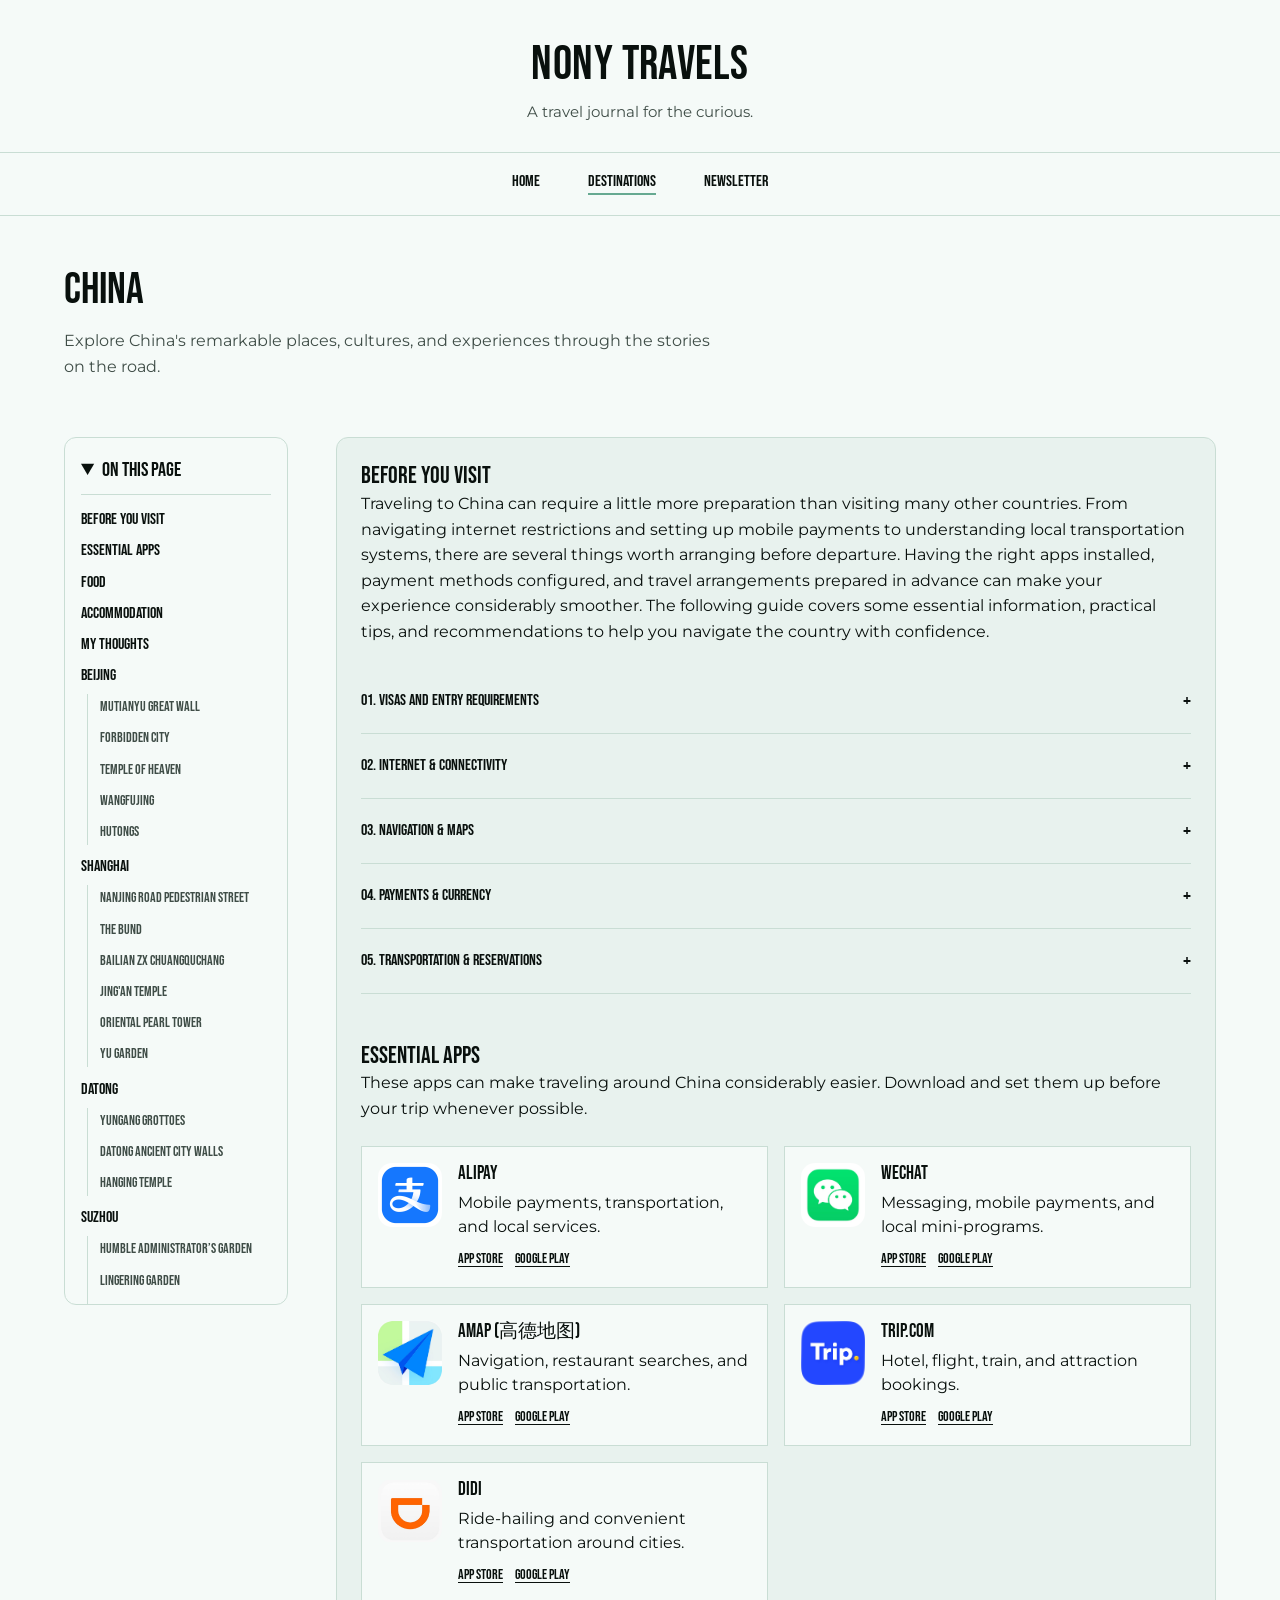
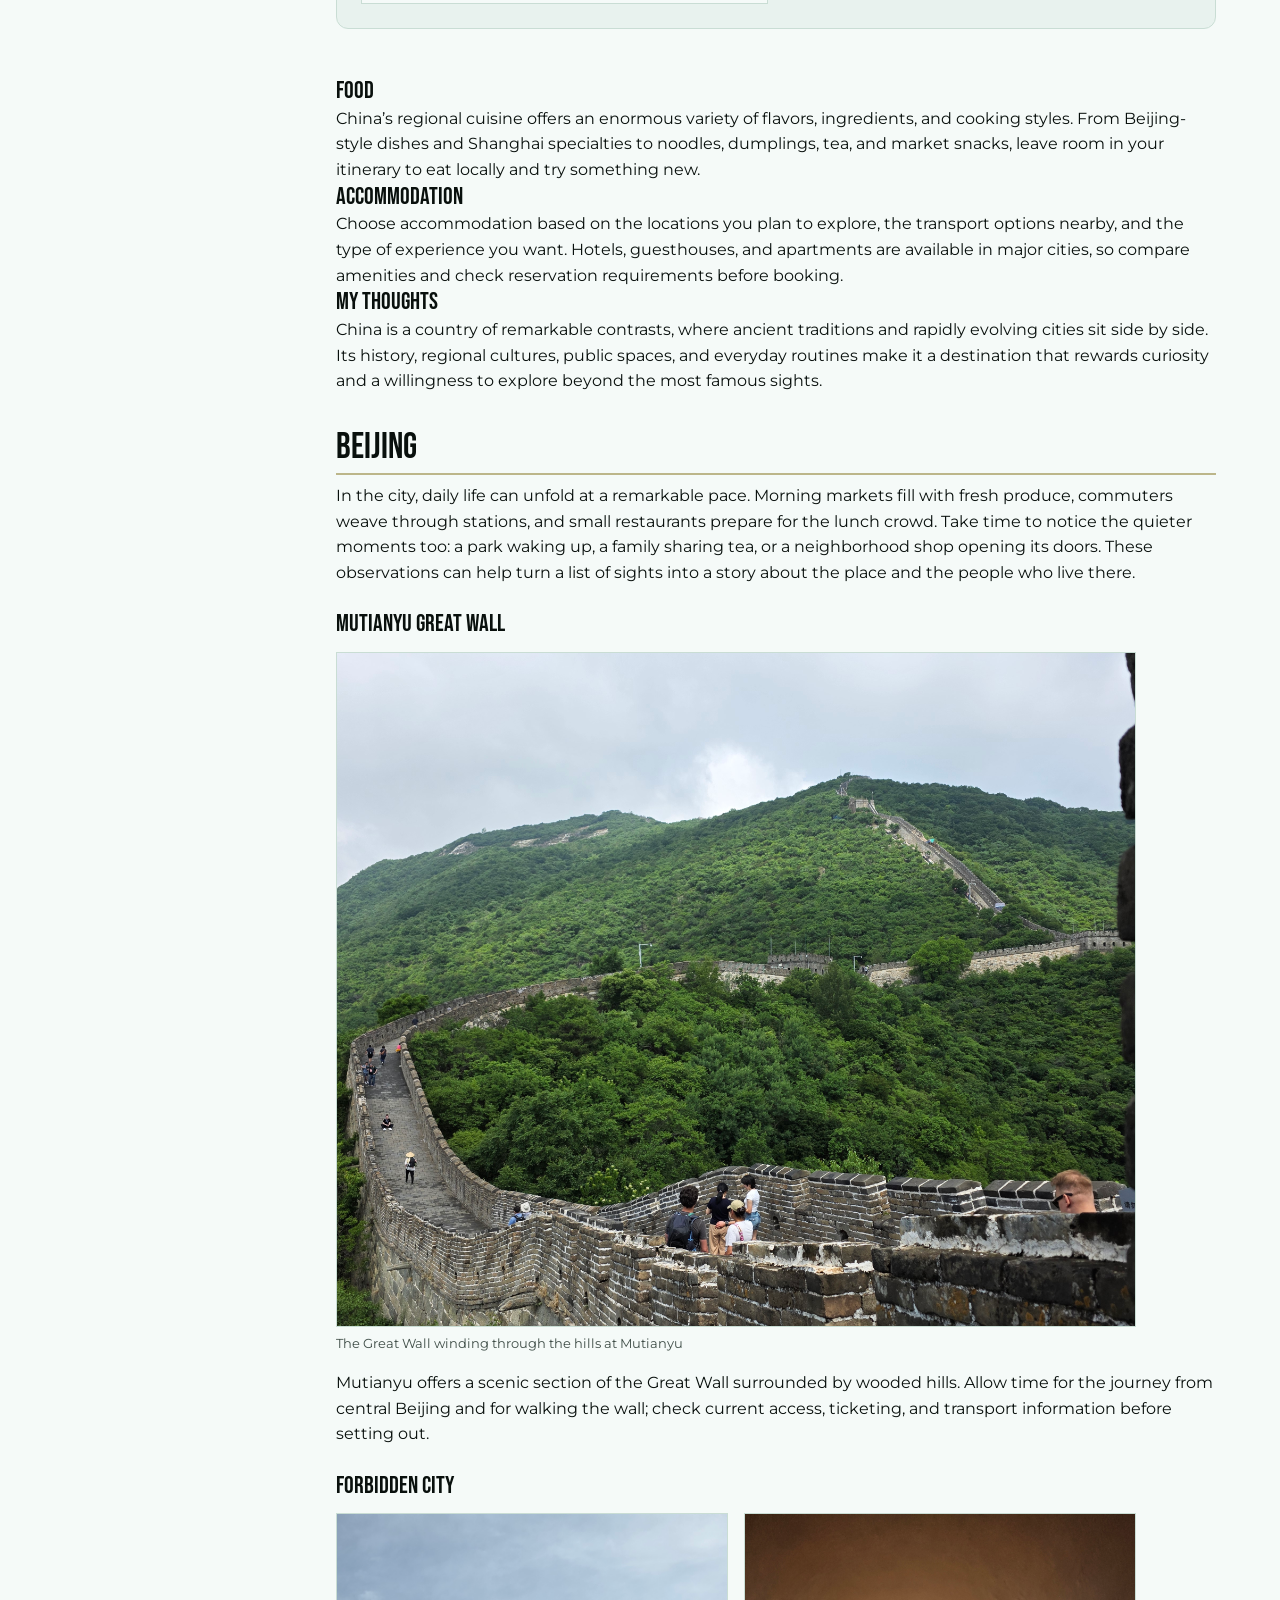
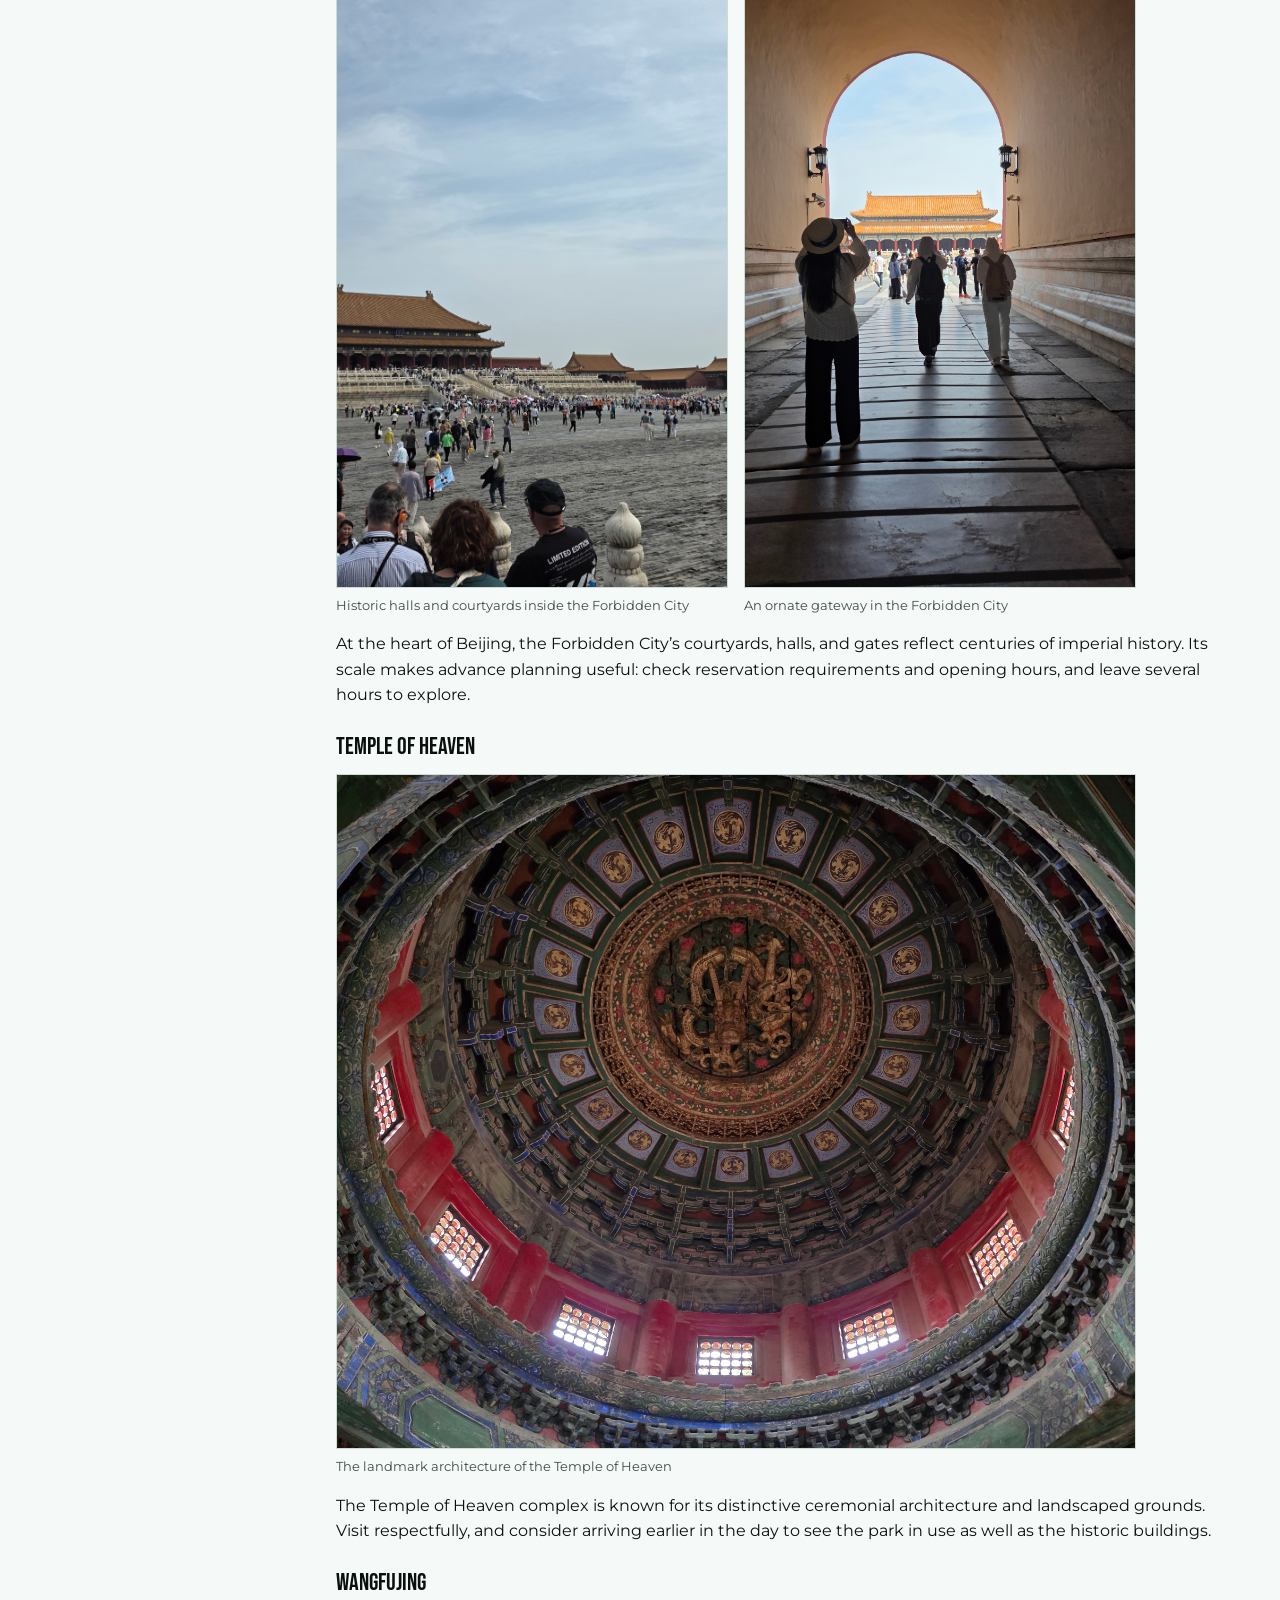
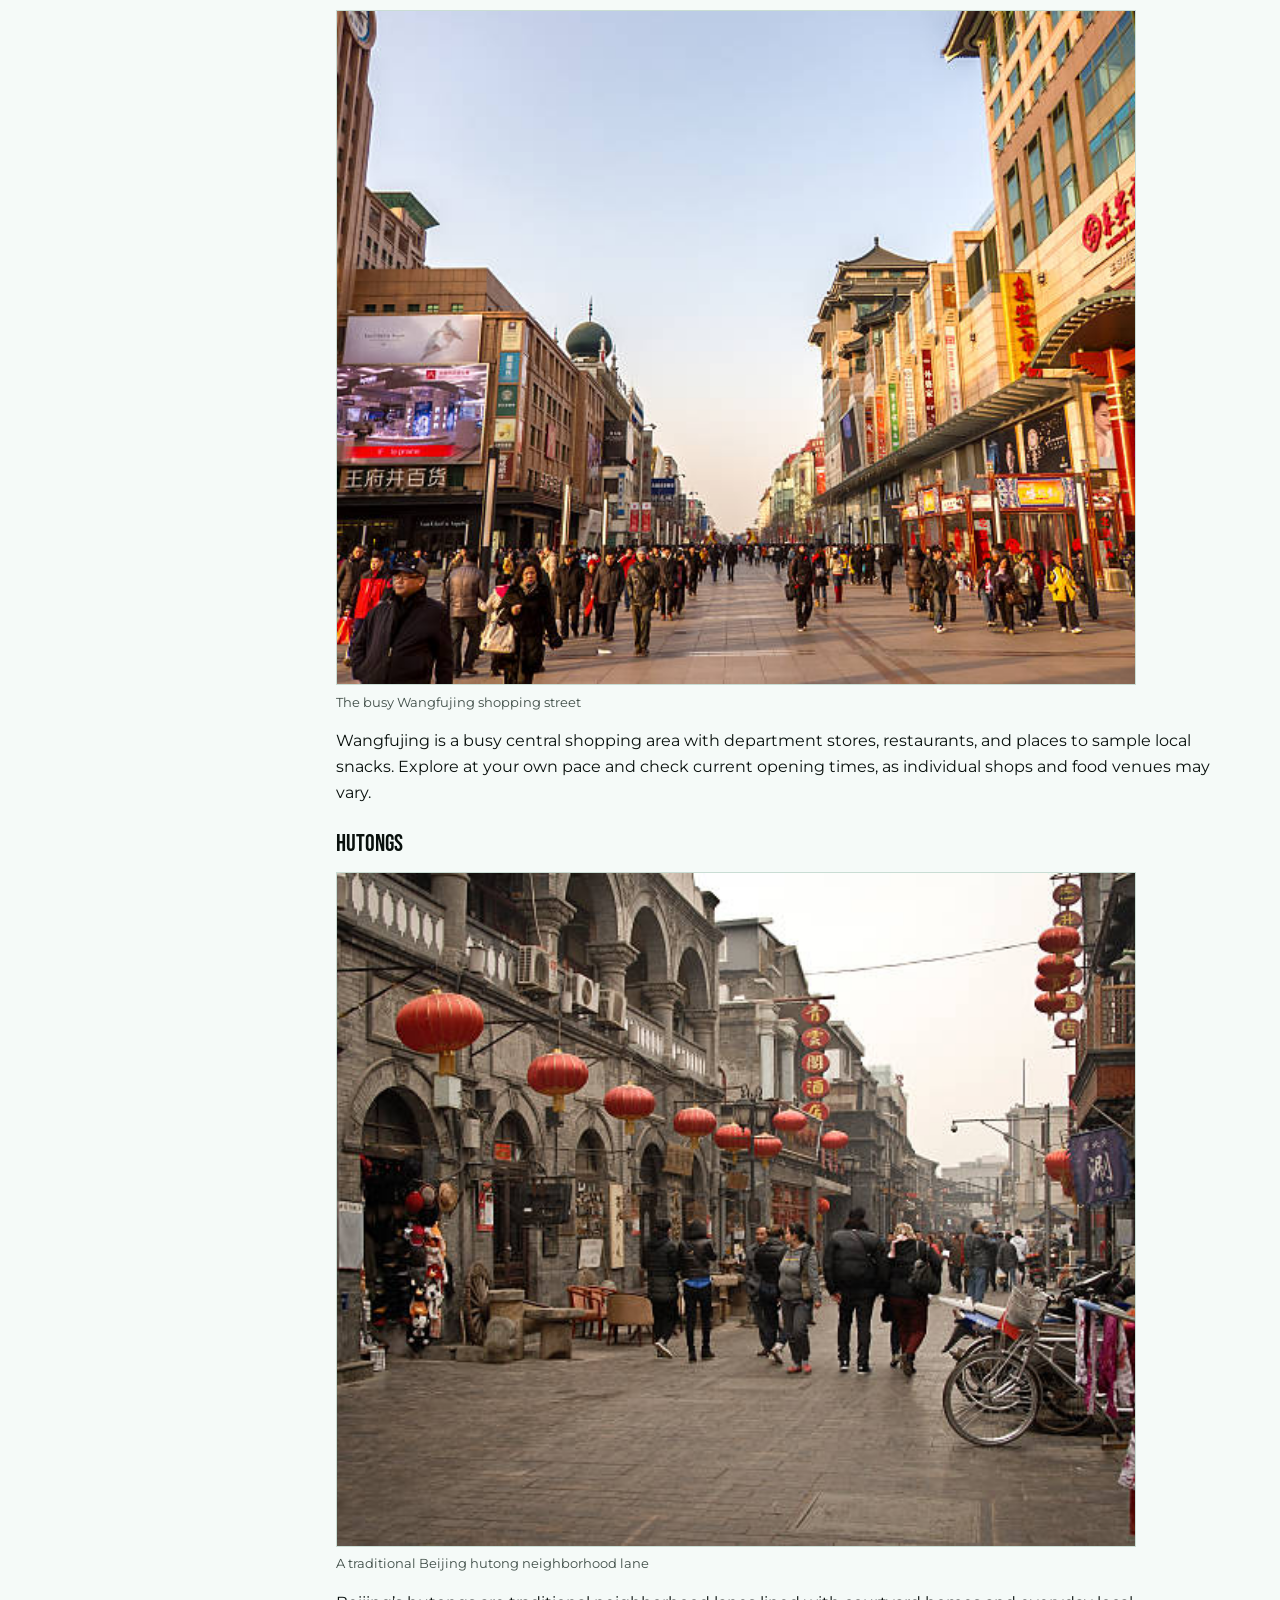
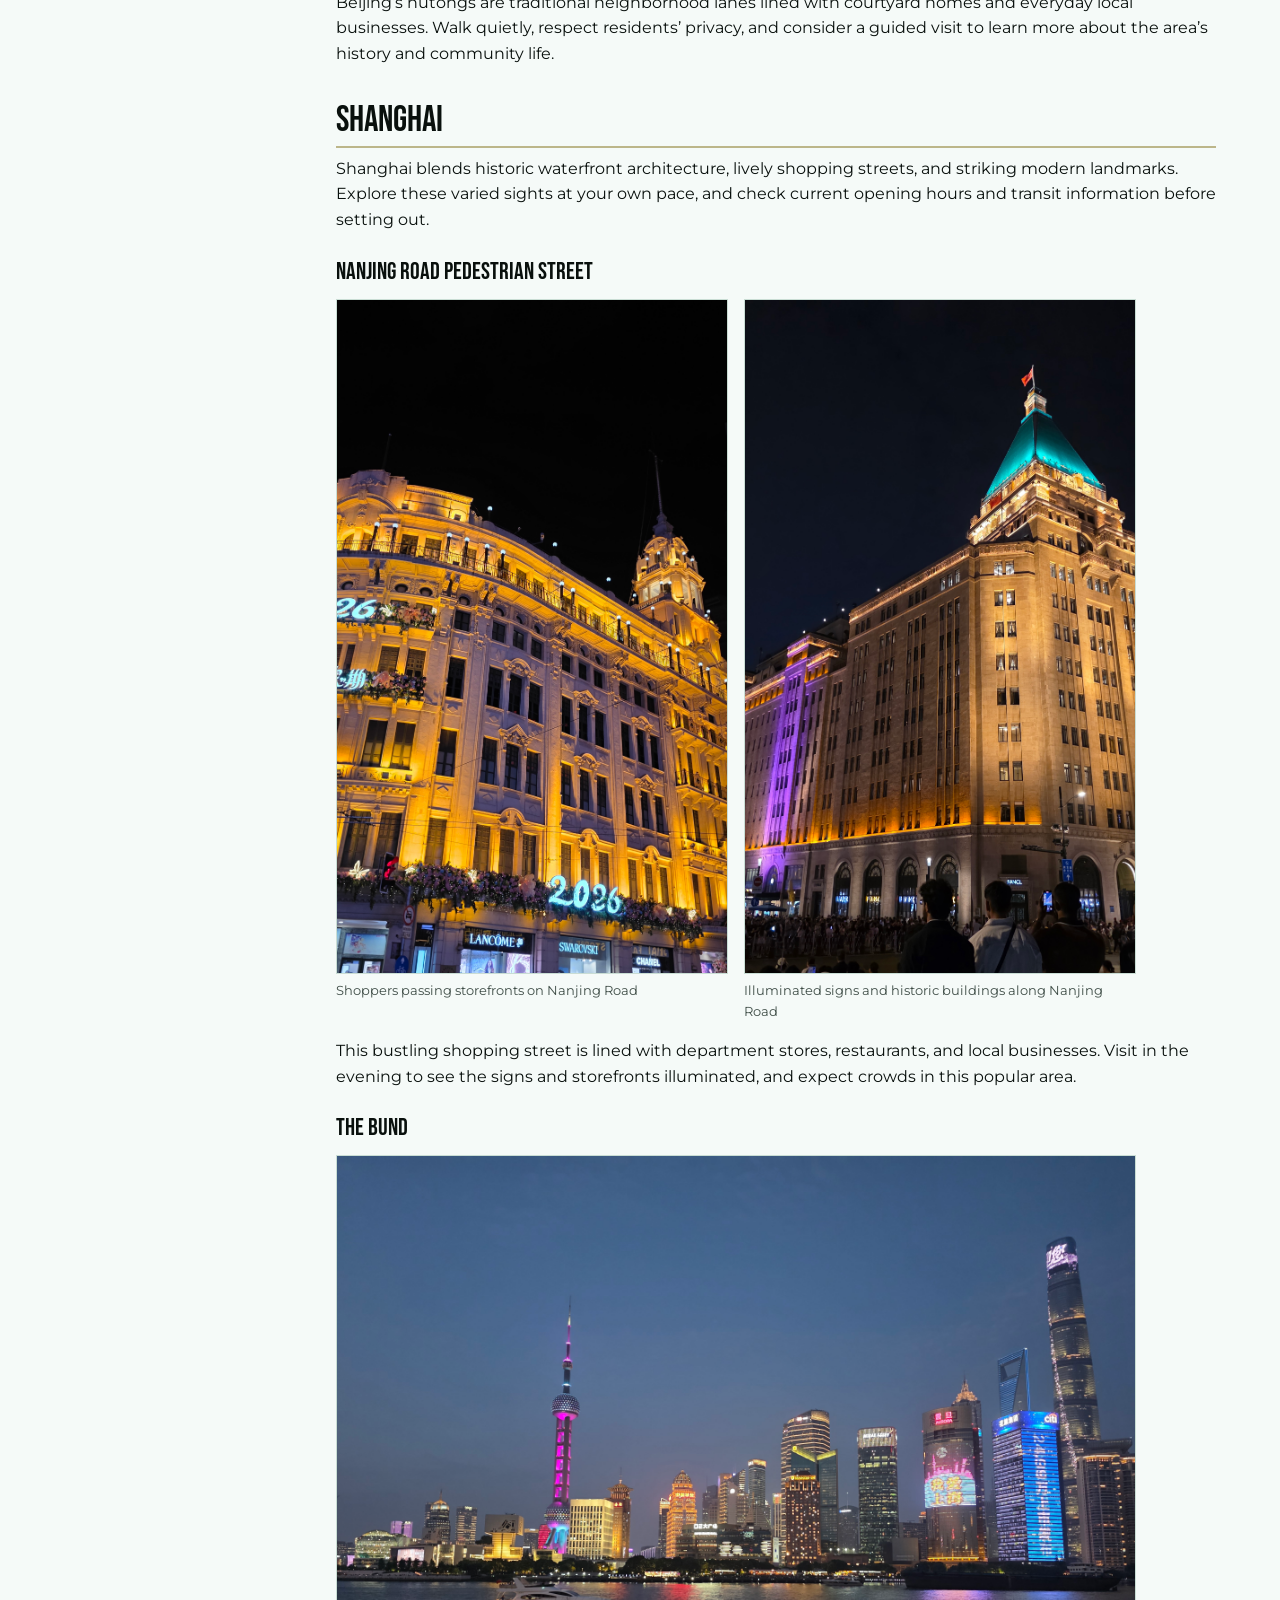
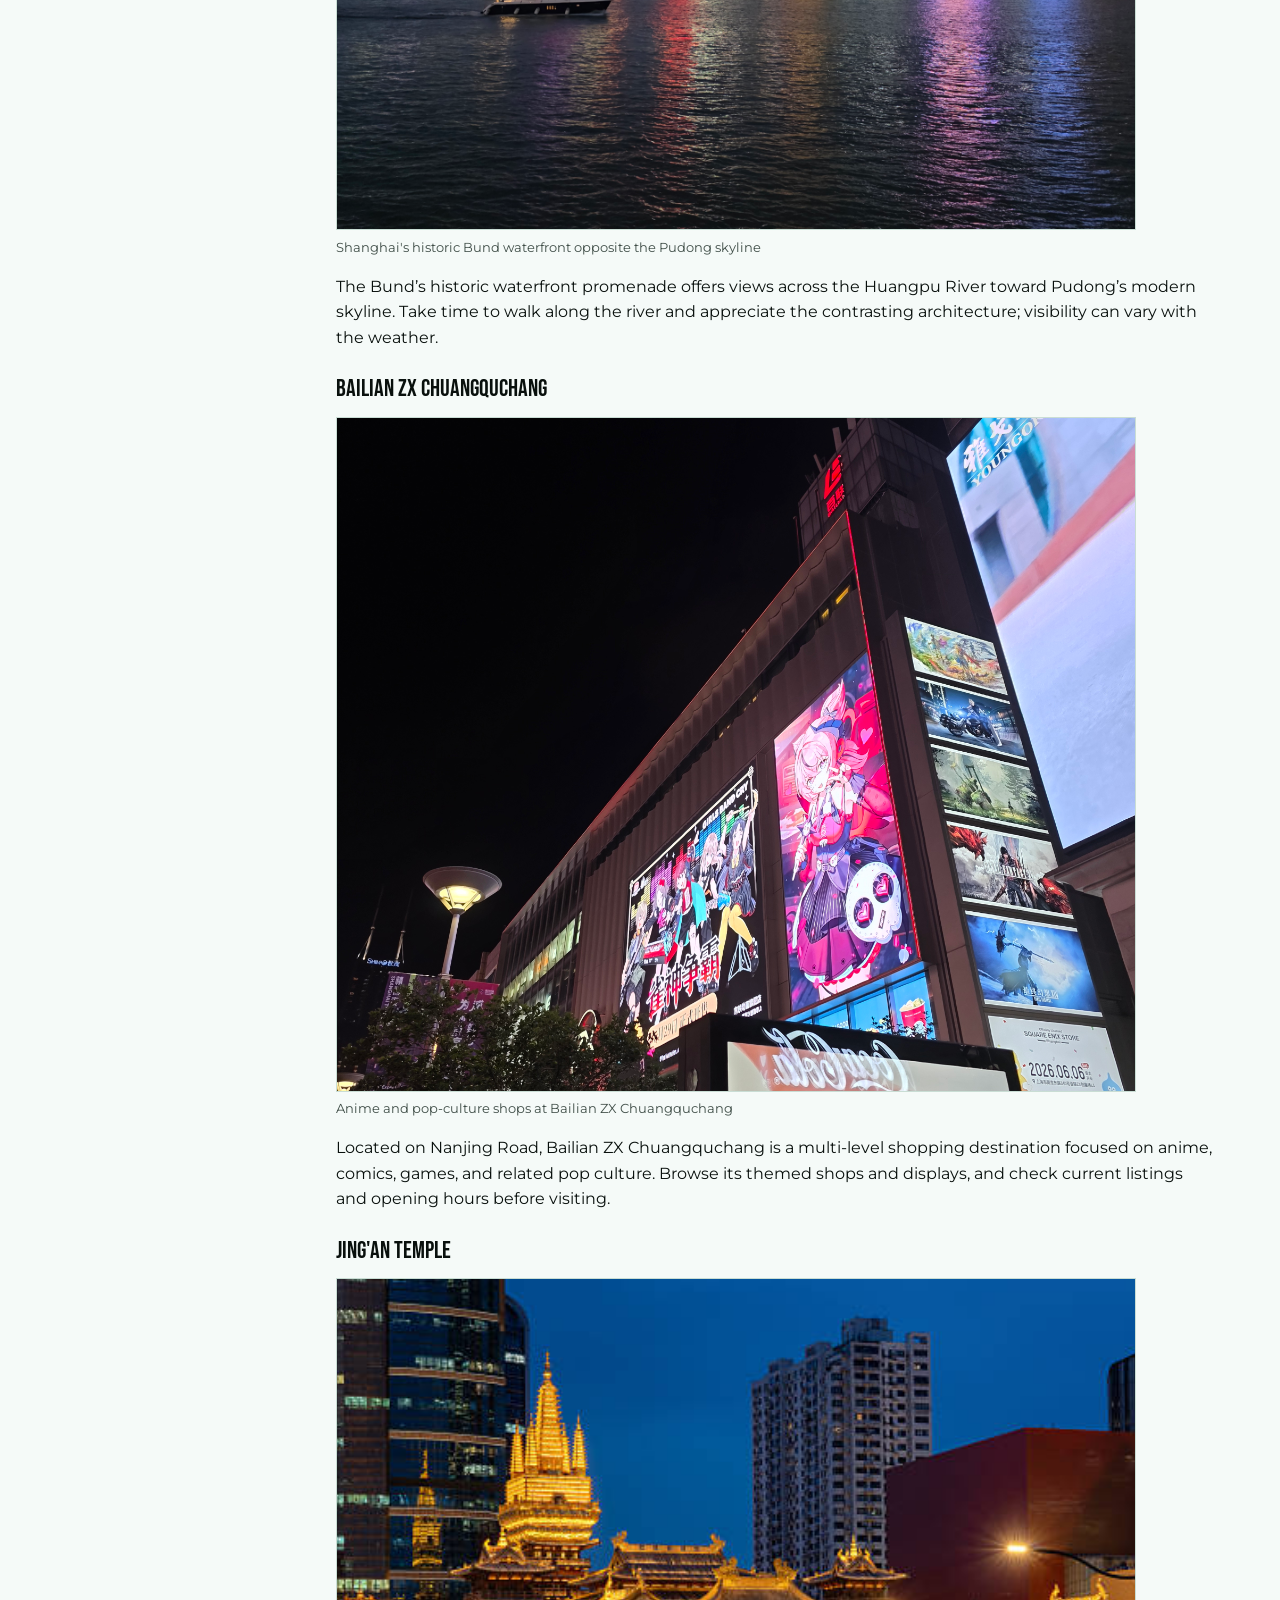
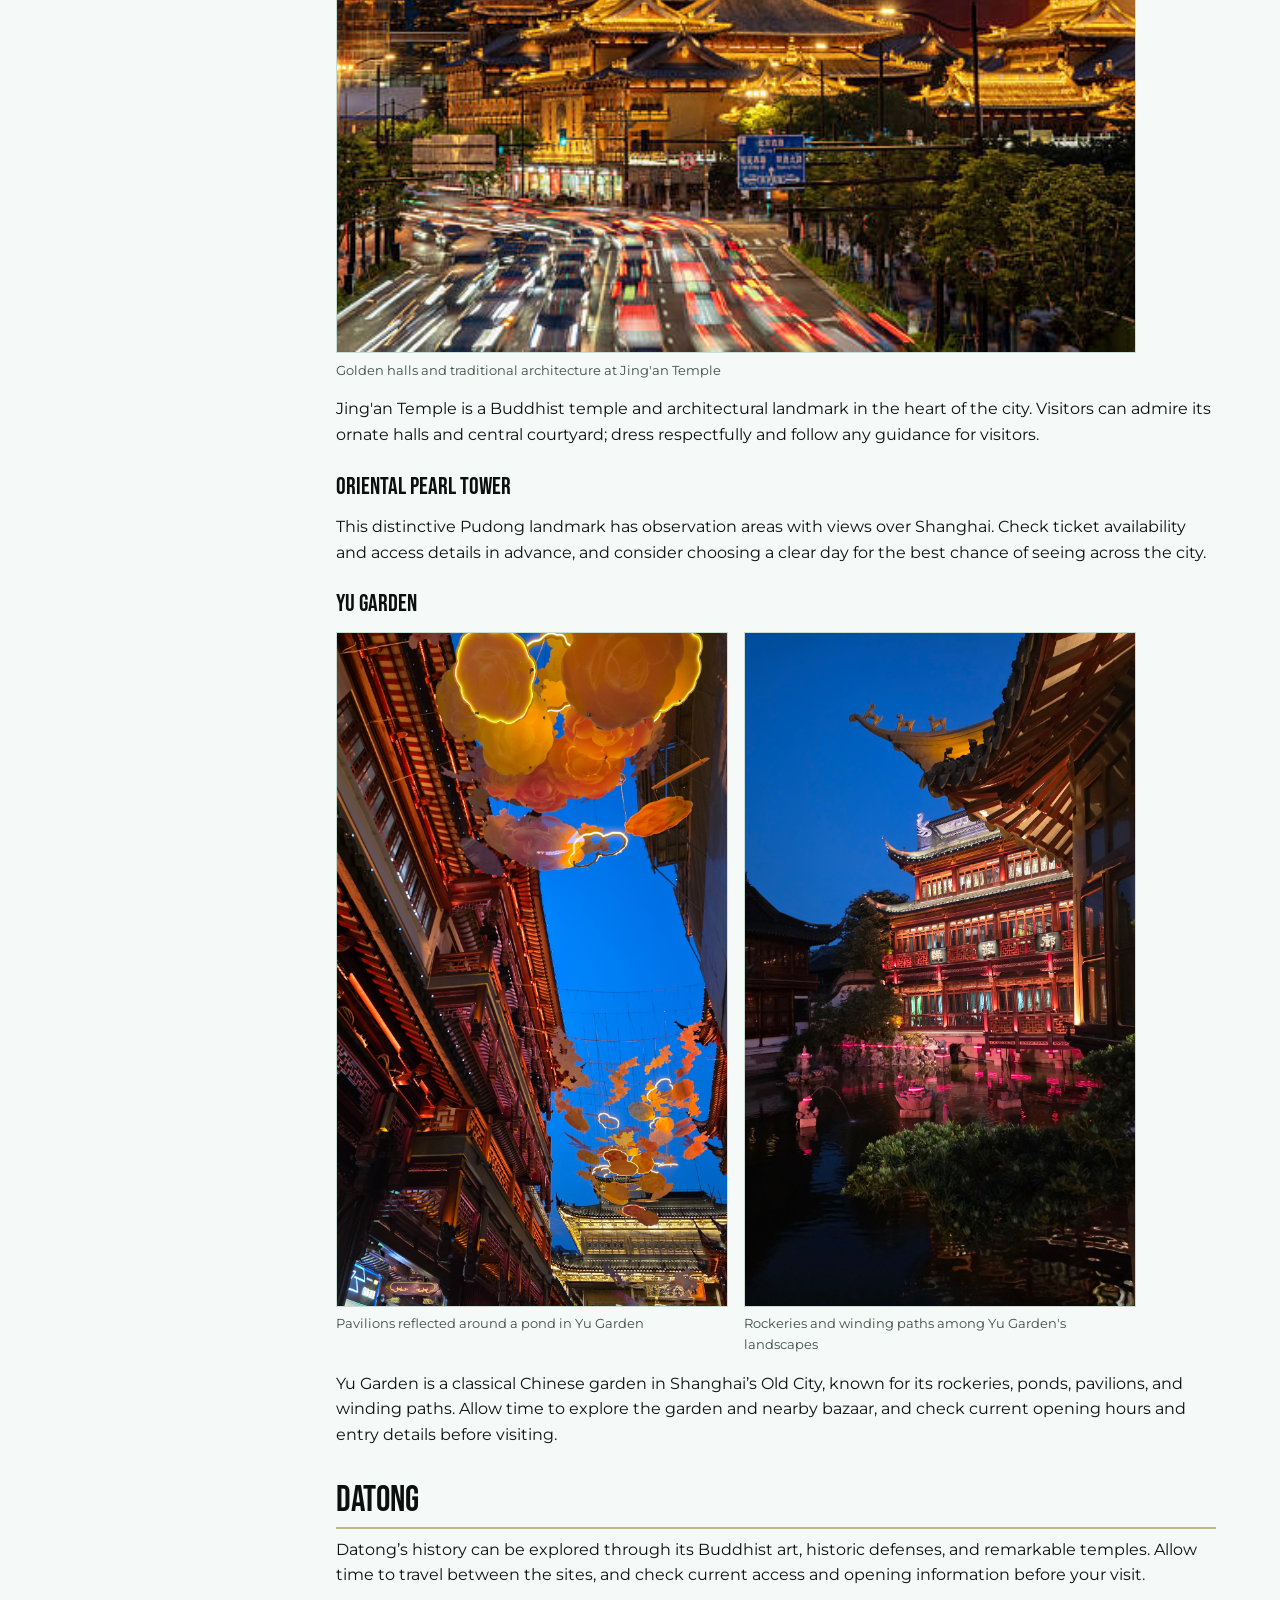
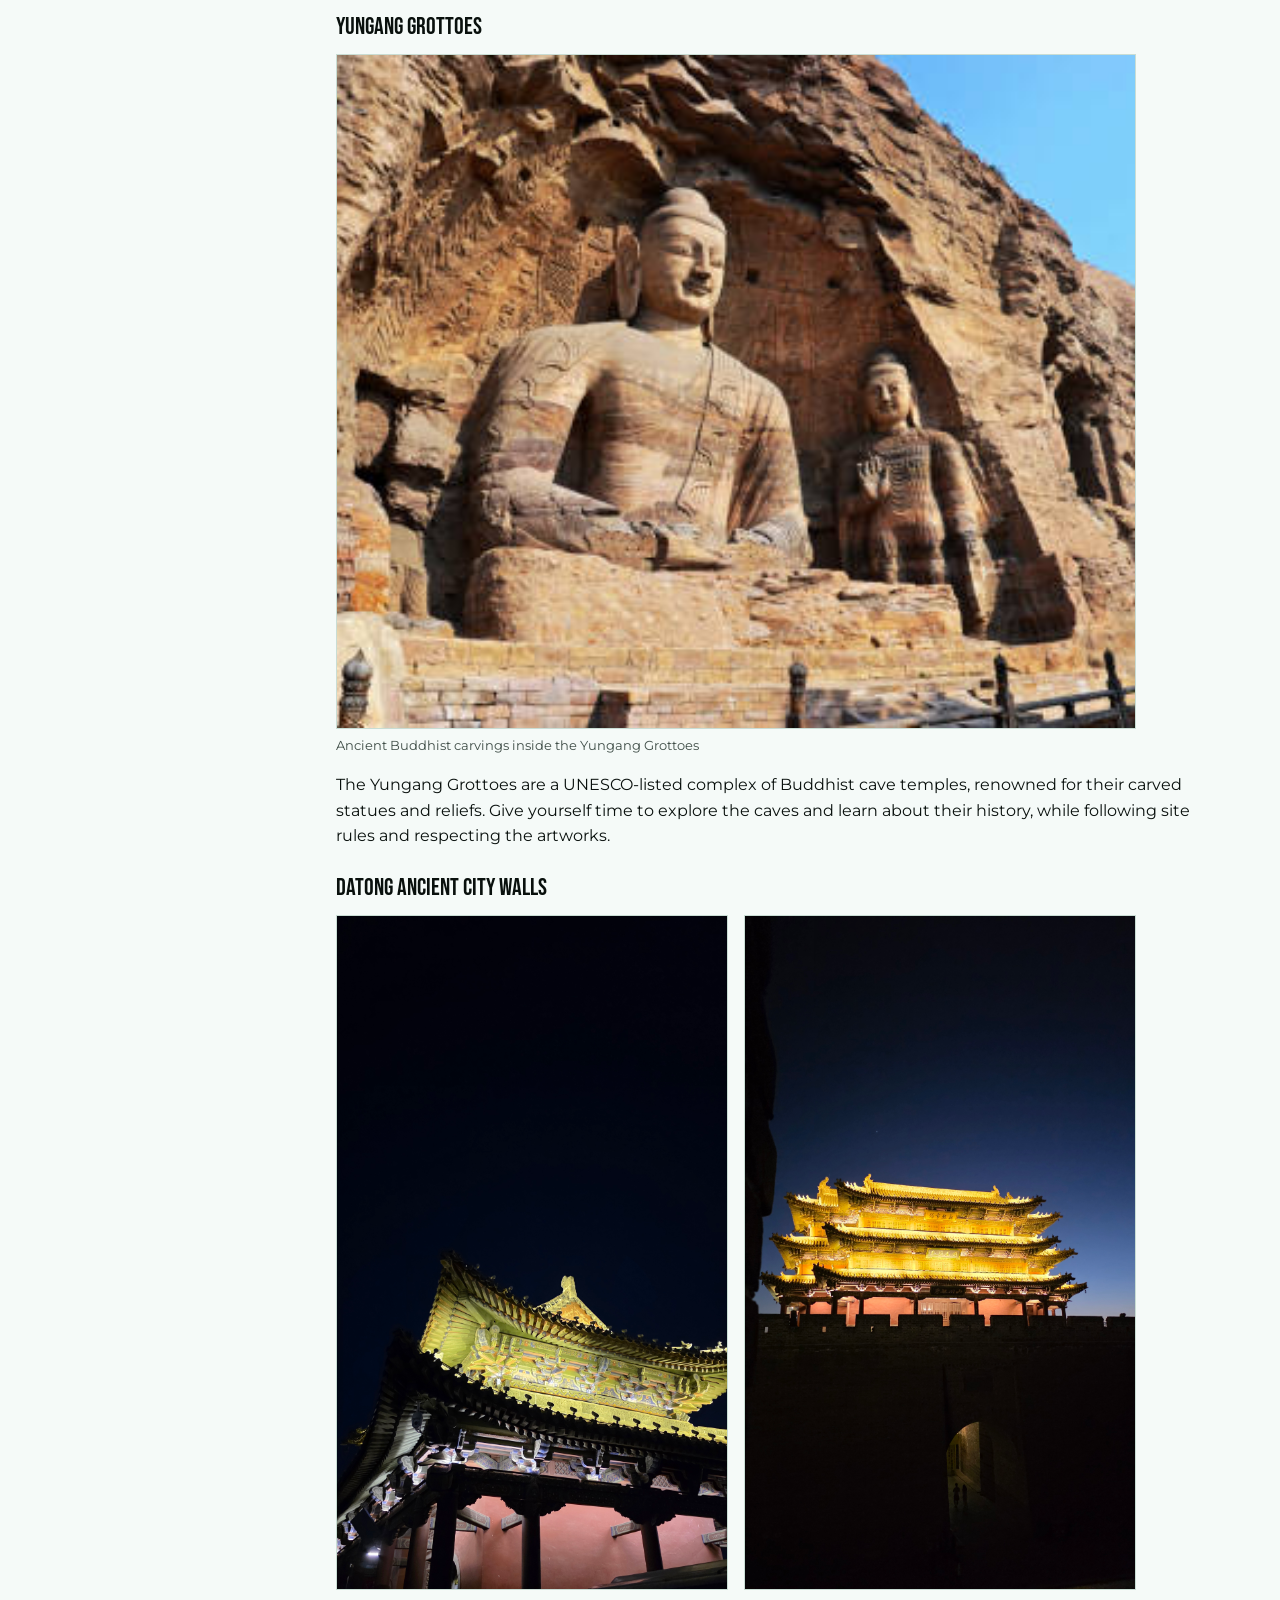
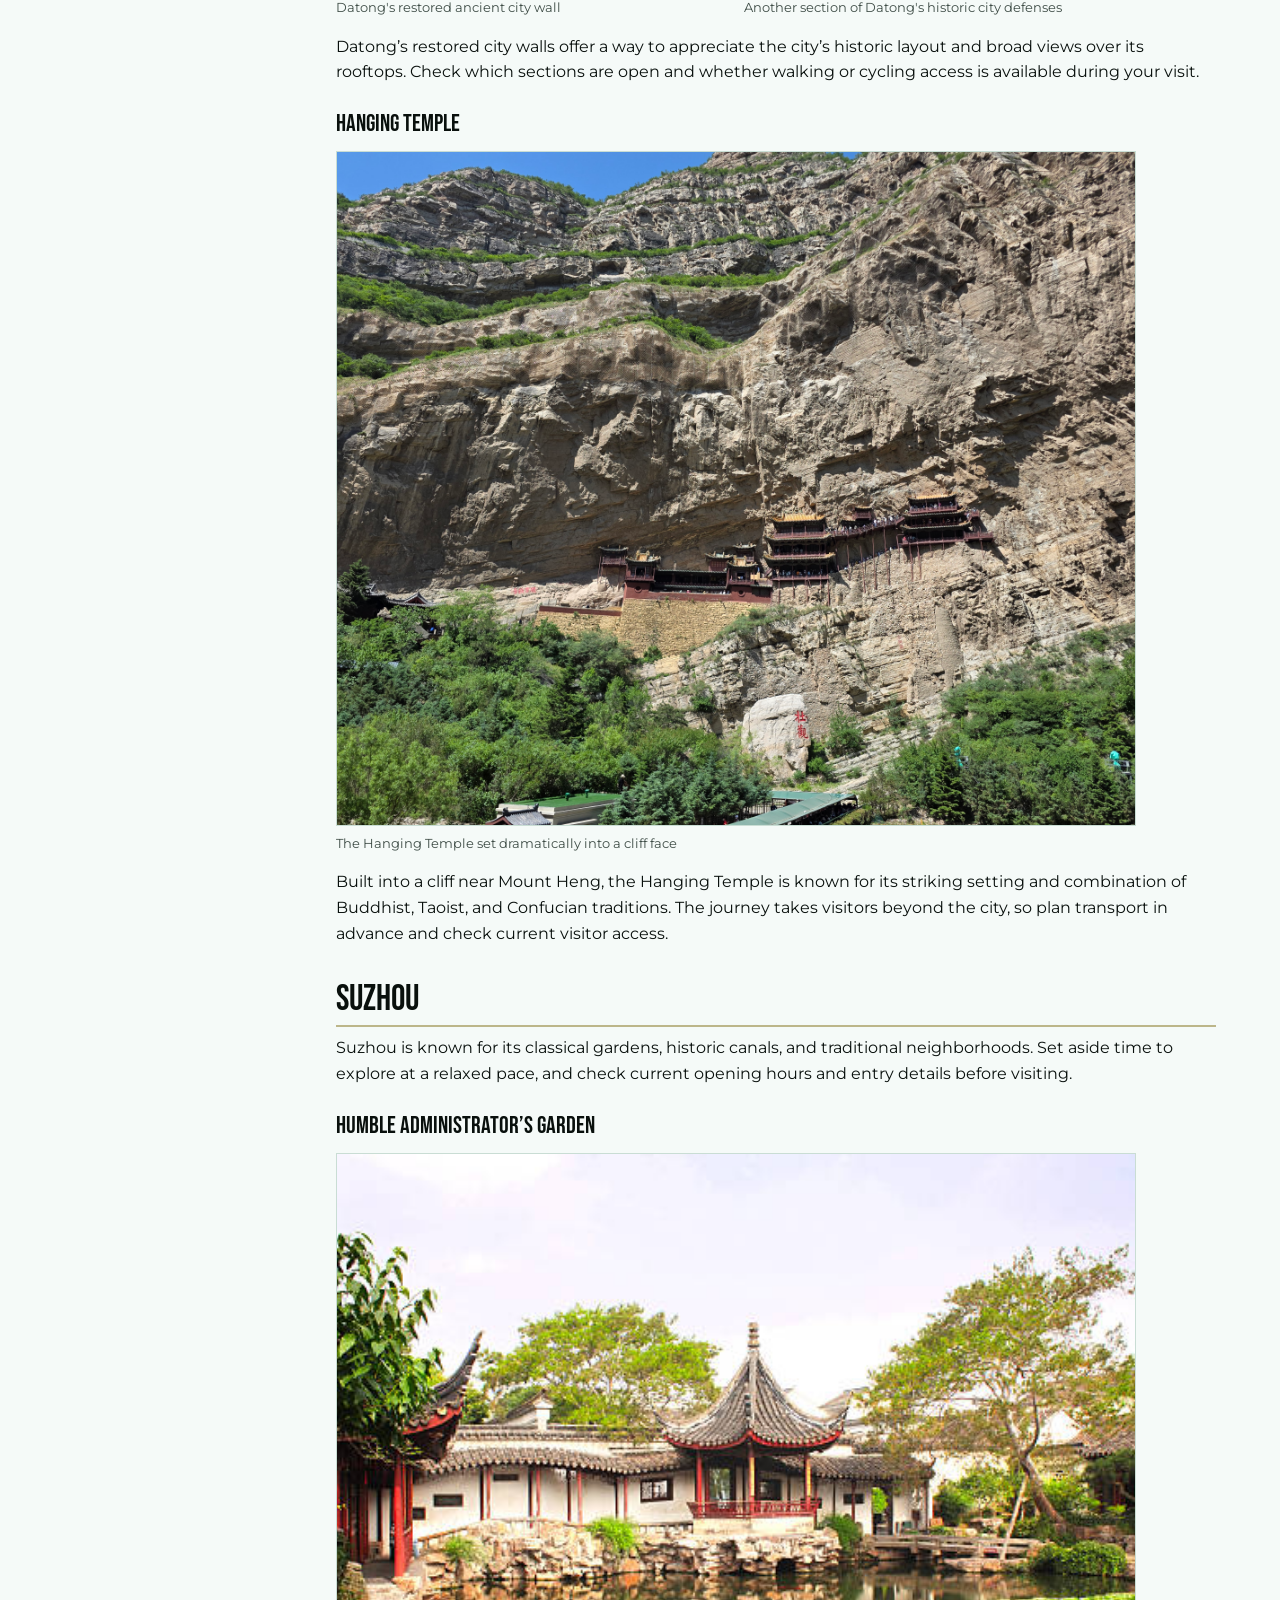
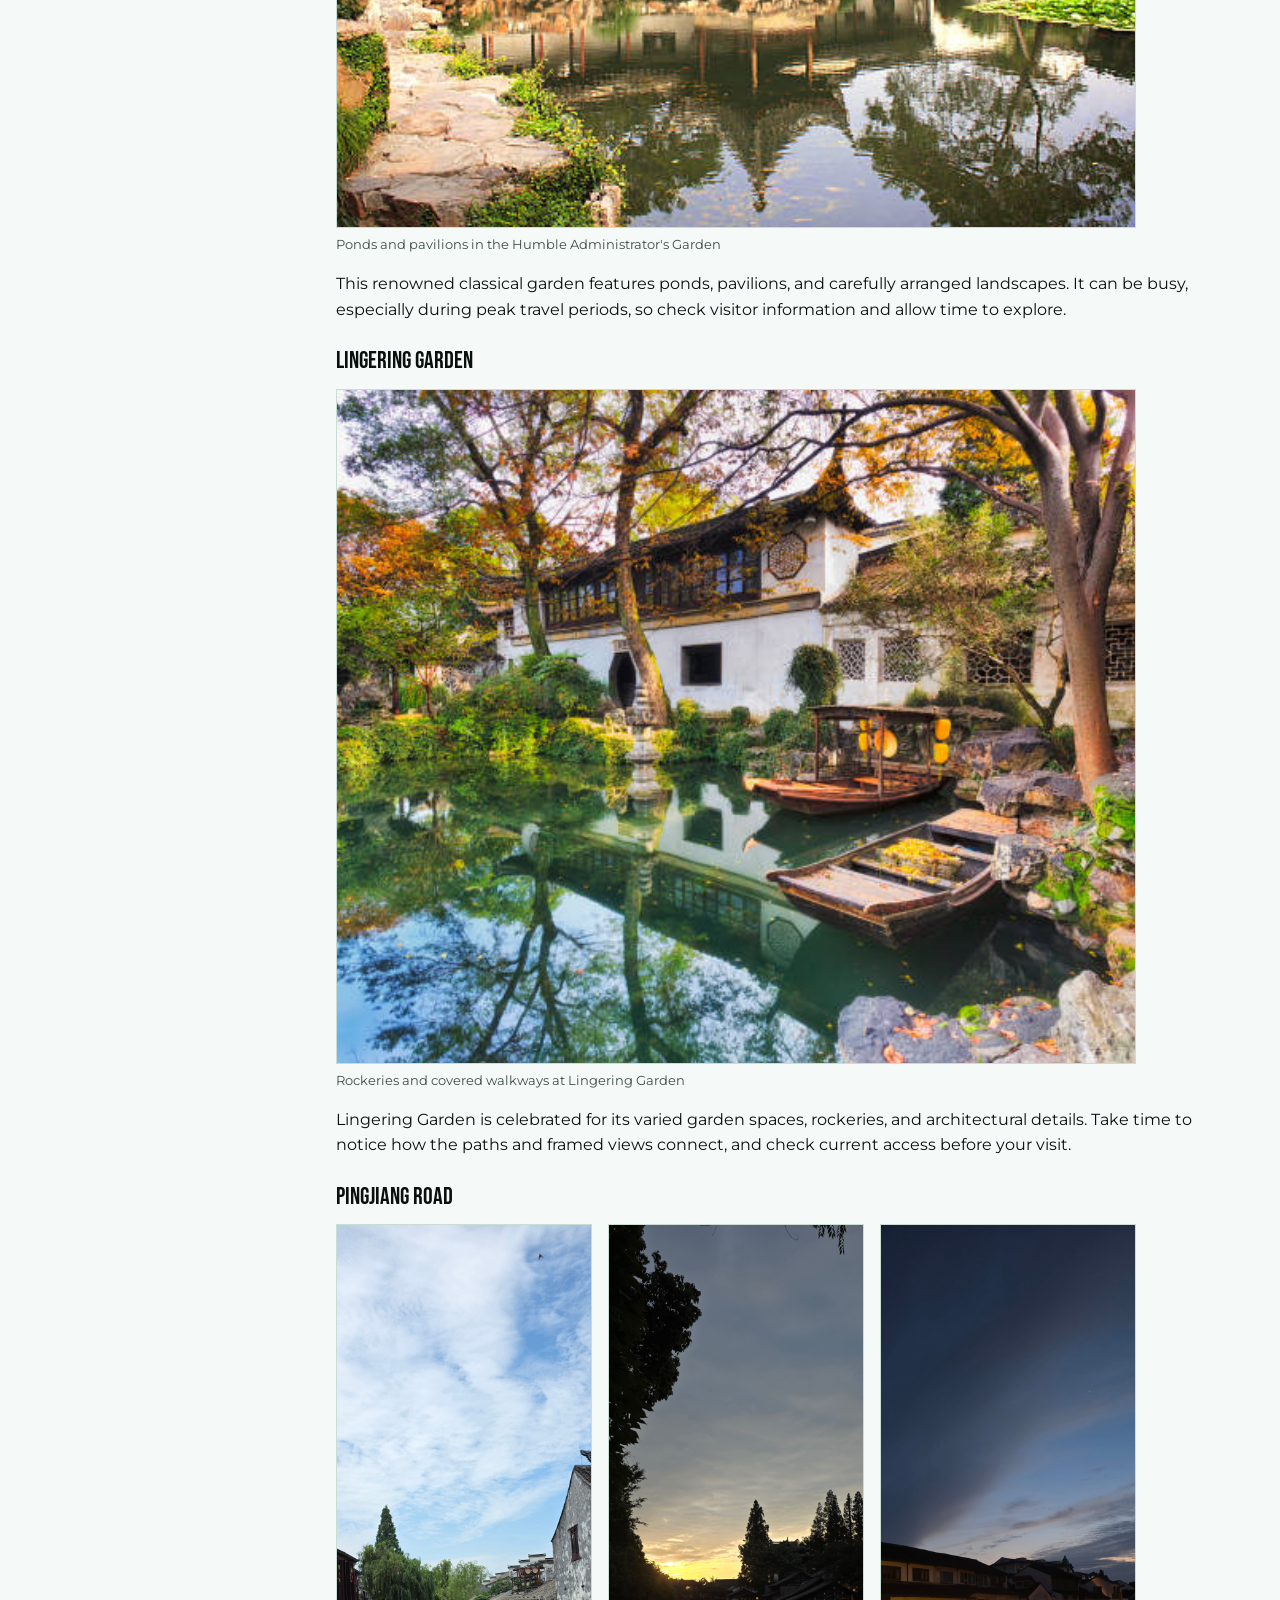
==== commit 286e34fb: "Enhance Taiwan travel page with detailed sections on preparation tips, cities, and local attractions" ====
--- a/china.html
+++ b/china.html
@@ -159,6 +159,21 @@
                     </section>
                 </section>
 
+                <section class="food">
+                    <h2>Food</h2>
+                    <p>China’s regional cuisine offers an enormous variety of flavors, ingredients, and cooking styles. From Beijing-style dishes and Shanghai specialties to noodles, dumplings, tea, and market snacks, leave room in your itinerary to eat locally and try something new.</p>
+                </section>
+
+                <section class="accommodation">
+                    <h2>Accommodation</h2>
+                    <p>Choose accommodation based on the locations you plan to explore, the transport options nearby, and the type of experience you want. Hotels, guesthouses, and apartments are available in major cities, so compare amenities and check reservation requirements before booking.</p>
+                </section>
+
+                <section class="my-thoughts">
+                    <h2>My Thoughts</h2>
+                    <p>China is a country of remarkable contrasts, where ancient traditions and rapidly evolving cities sit side by side. Its history, regional cultures, public spaces, and everyday routines make it a destination that rewards curiosity and a willingness to explore beyond the most famous sights.</p>
+                </section>
+
                 <section class="cities">
                     <h3 class="city-heading">Beijing</h3>
                     <p>In the city, daily life can unfold at a remarkable pace. Morning markets fill with fresh produce, commuters weave through stations, and small restaurants prepare for the lunch crowd. Take time to notice the quieter moments too: a park waking up, a family sharing tea, or a neighborhood shop opening its doors. These observations can help turn a list of sights into a story about the place and the people who live there.</p>
--- a/travel.css
+++ b/travel.css
@@ -927,8 +927,64 @@
 }
 
 
-/* Slideshow */
+/* ---------- Destination cards ---------- */
+.destination-grid {
+	display: grid;
+	grid-template-columns: repeat(2, minmax(0, 1fr));
+	gap: 2rem;
+	margin-top: 2rem;
+}
+
+.destination-card {
+	overflow: hidden;
+	background-color: var(--color-footer);
+	border: 1px solid var(--color-line);
+	border-radius: 12px;
+}
+
+.destination-card article {
+	display: flex;
+	flex-direction: column;
+	height: 100%;
+}
+
+.destination-body {
+	display: flex;
+	flex: 1;
+	flex-direction: column;
+	align-items: flex-start;
+	gap: 0.75rem;
+	padding: 1.25rem 1.5rem 1.5rem;
+}
+
+.destination-body h3 {
+	font-size: 1.75rem;
+}
+
+.destination-body .button {
+	margin-top: auto;
+}
+
+/* Photo area at the top of each card */
+.destination-card .slideshow {
+	max-width: none;
+	margin: 0;
+}
+
+.destination-card .slide img {
+	border: 0;
+	border-bottom: 1px solid var(--color-line);
+}
+
+.destination-placeholder {
+	aspect-ratio: 16 / 9;
+	border: 0;
+	border-bottom: 1px solid var(--color-line);
+}
+
+/* ---------- Slideshow (controls sit on top of the photo) ---------- */
 .slideshow {
+	position: relative;
 	max-width: 800px;
 	margin: 0.75rem 0 1rem;
 }
@@ -952,21 +1008,27 @@
 	color: var(--color-muted);
 }
 
+/* Controls only appear once the script has set the slideshow up */
+.slideshow:not(.is-ready) .slideshow-controls {
+	display: none;
+}
+
 .slideshow-controls {
-	display: flex;
-	align-items: center;
-	justify-content: space-between;
-	margin-top: 0.75rem;
+	position: absolute;
+	inset: 0;
+	pointer-events: none; /* clicks pass through to the photo except on the controls */
+}
+
+.slideshow-controls button,
+.slideshow-controls .slide-count {
+	pointer-events: auto;
+	border: 1px solid var(--color-text);
+	color: var(--color-text);
+	background-color: rgba(245, 250, 248, 0.92);
 }
 
 .slideshow-controls button {
-	padding: 0.4rem 1rem;
-	border: 1px solid var(--color-text);
-	border-radius: 999px;
 	font: inherit;
-	font-size: 1rem;
-	color: inherit;
-	background: transparent;
 	cursor: pointer;
 	transition: background-color 0.15s ease;
 }
@@ -980,11 +1042,57 @@
 	outline-offset: 3px;
 }
 
-.slide-count {
-	font-family: "Montserrat", sans-serif;
-	font-size: 0.875rem;
-	color: var(--color-muted);
-}
+.slideshow-controls .slide-prev,
+.slideshow-controls .slide-next {
+	position: absolute;
+	top: 50%;
+	display: flex;
+	align-items: center;
+	justify-content: center;
+	width: 2.75rem;
+	height: 2.75rem;
+	padding: 0;
+	border-radius: 50%;
+	font-size: 1.25rem;
+	transform: translateY(-50%);
+}
+
+.slideshow-controls .slide-prev {
+	left: 0.75rem;
+}
+
+.slideshow-controls .slide-next {
+	right: 0.75rem;
+}
+
+.slideshow-controls .slide-center {
+	position: absolute;
+	bottom: 0.75rem;
+	left: 50%;
+	display: flex;
+	align-items: center;
+	gap: 0.5rem;
+	transform: translateX(-50%);
+}
+
+.slideshow-controls .slide-count {
+	padding: 0.2rem 0.75rem;
+	border-radius: 999px;
+	font-size: 0.8125rem;
+}
+
+.slideshow-controls .slide-toggle {
+	padding: 0.2rem 0.9rem;
+	border-radius: 999px;
+	font-size: 0.9375rem;
+}
+
+@media (max-width: 800px) {
+	.destination-grid {
+		grid-template-columns: 1fr;
+	}
+}
+
 
 /* Tinted panel for the practical guide (trial on china.html) */
 .content {
@@ -1011,3 +1119,19 @@
 	}
 }
 
+/* Photos inside the home page image boxes */
+.placeholder-featured,
+.placeholder-article {
+	position: relative;
+	overflow: hidden;
+}
+
+.placeholder-featured img,
+.placeholder-article img {
+	position: absolute;
+	inset: 0;
+	width: 100%;
+	height: 100%;
+	object-fit: cover;
+}
+
